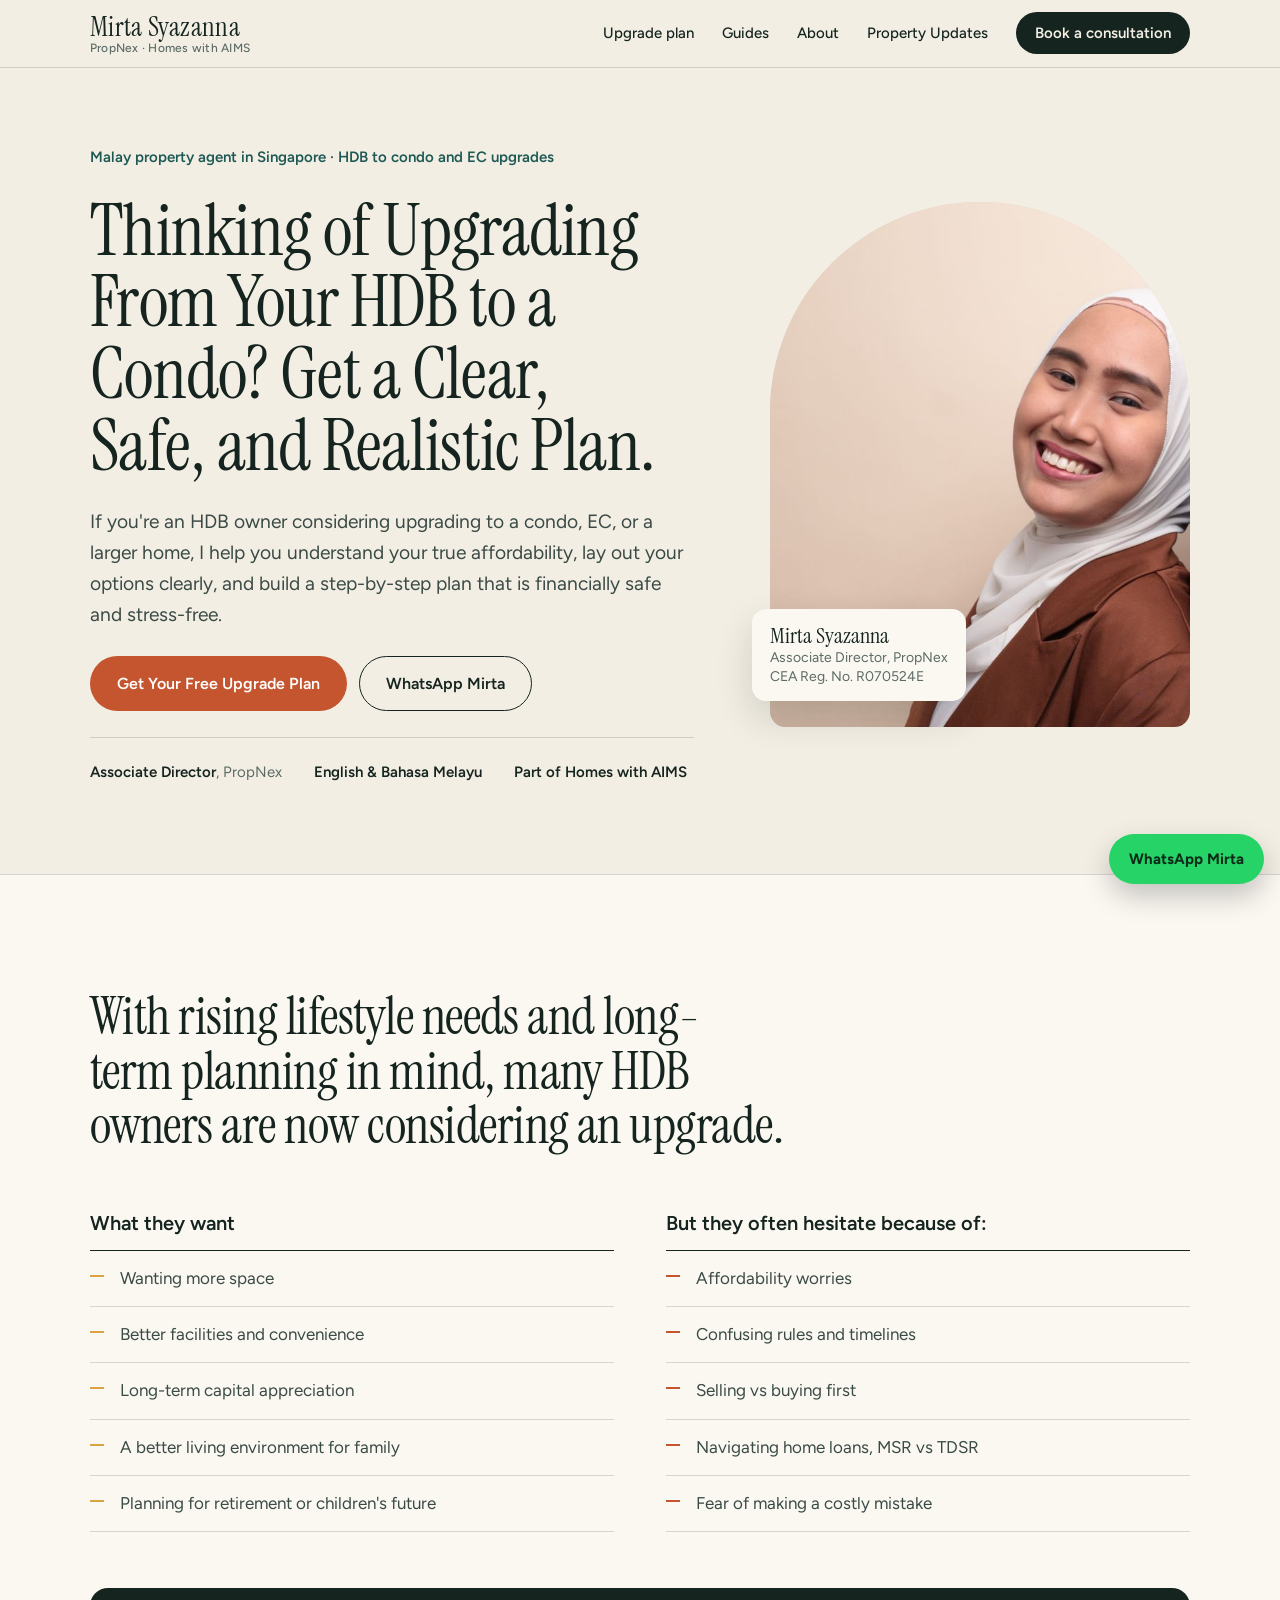
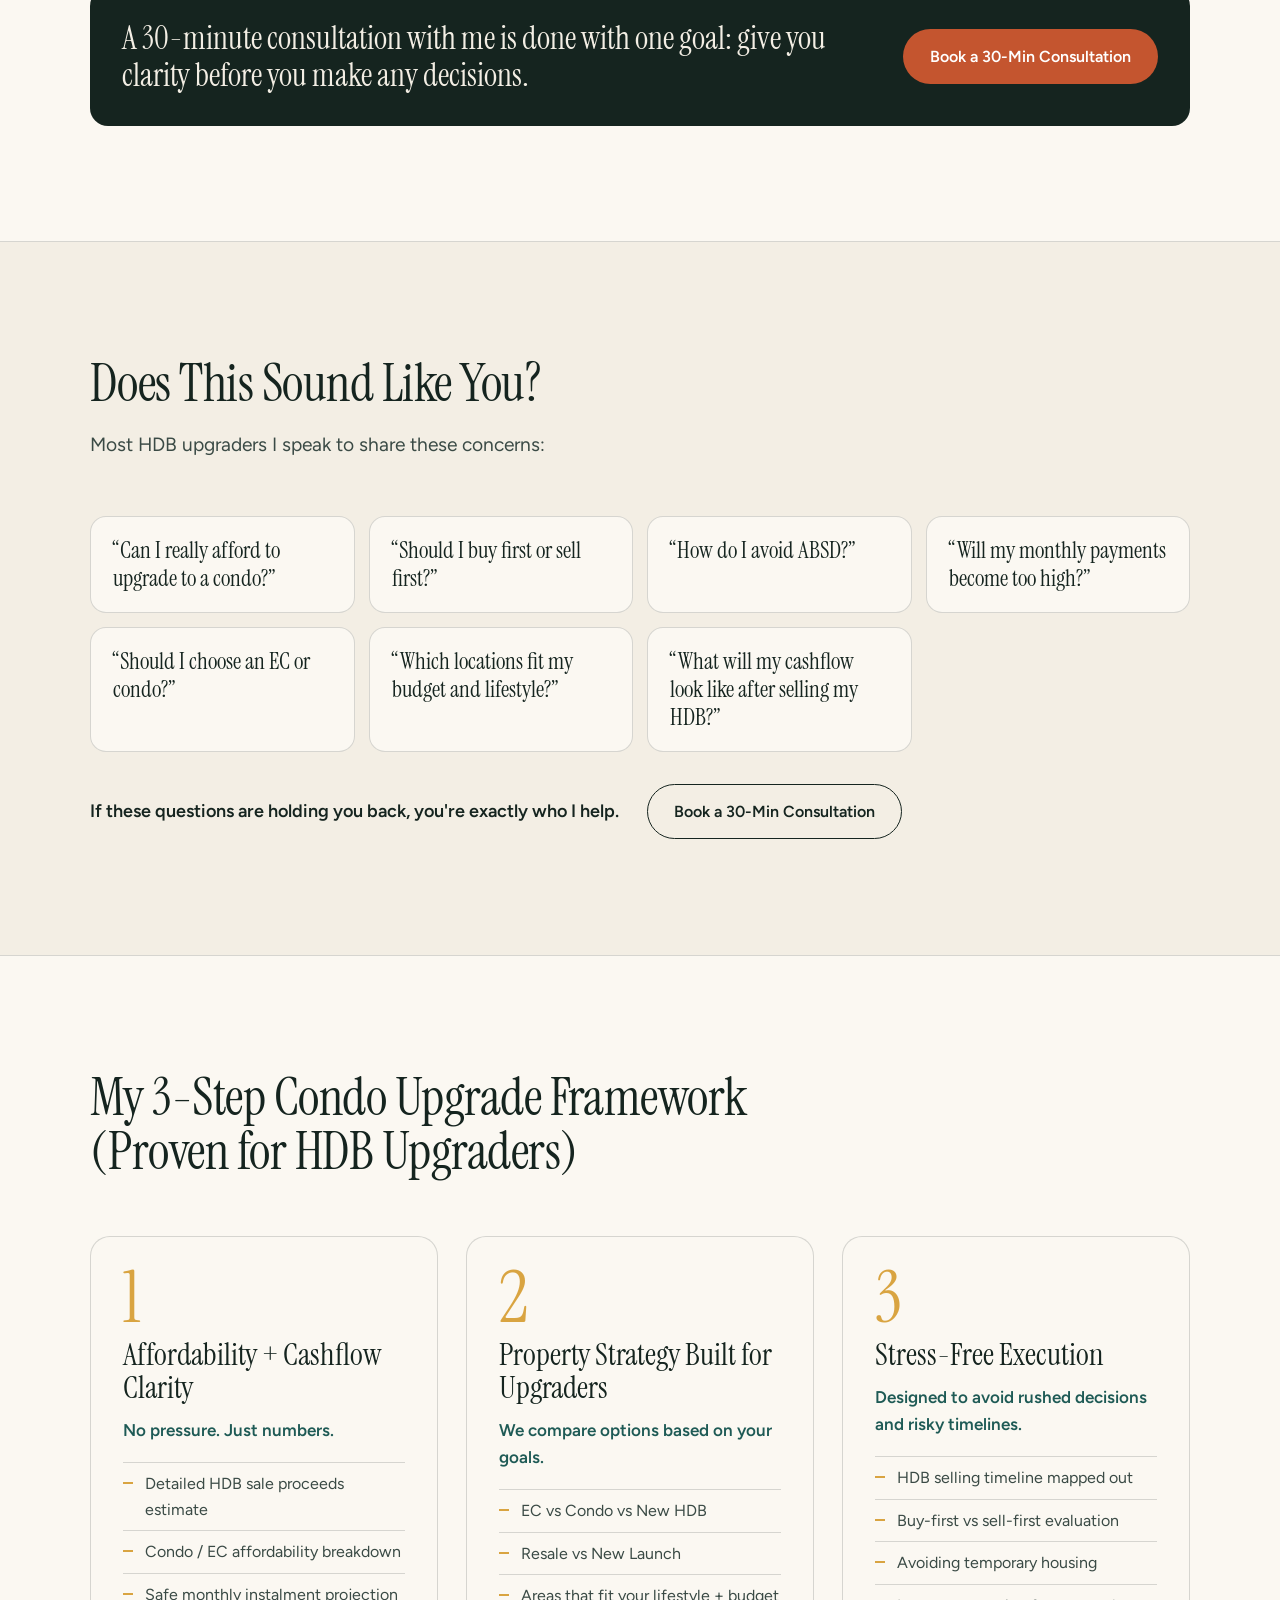
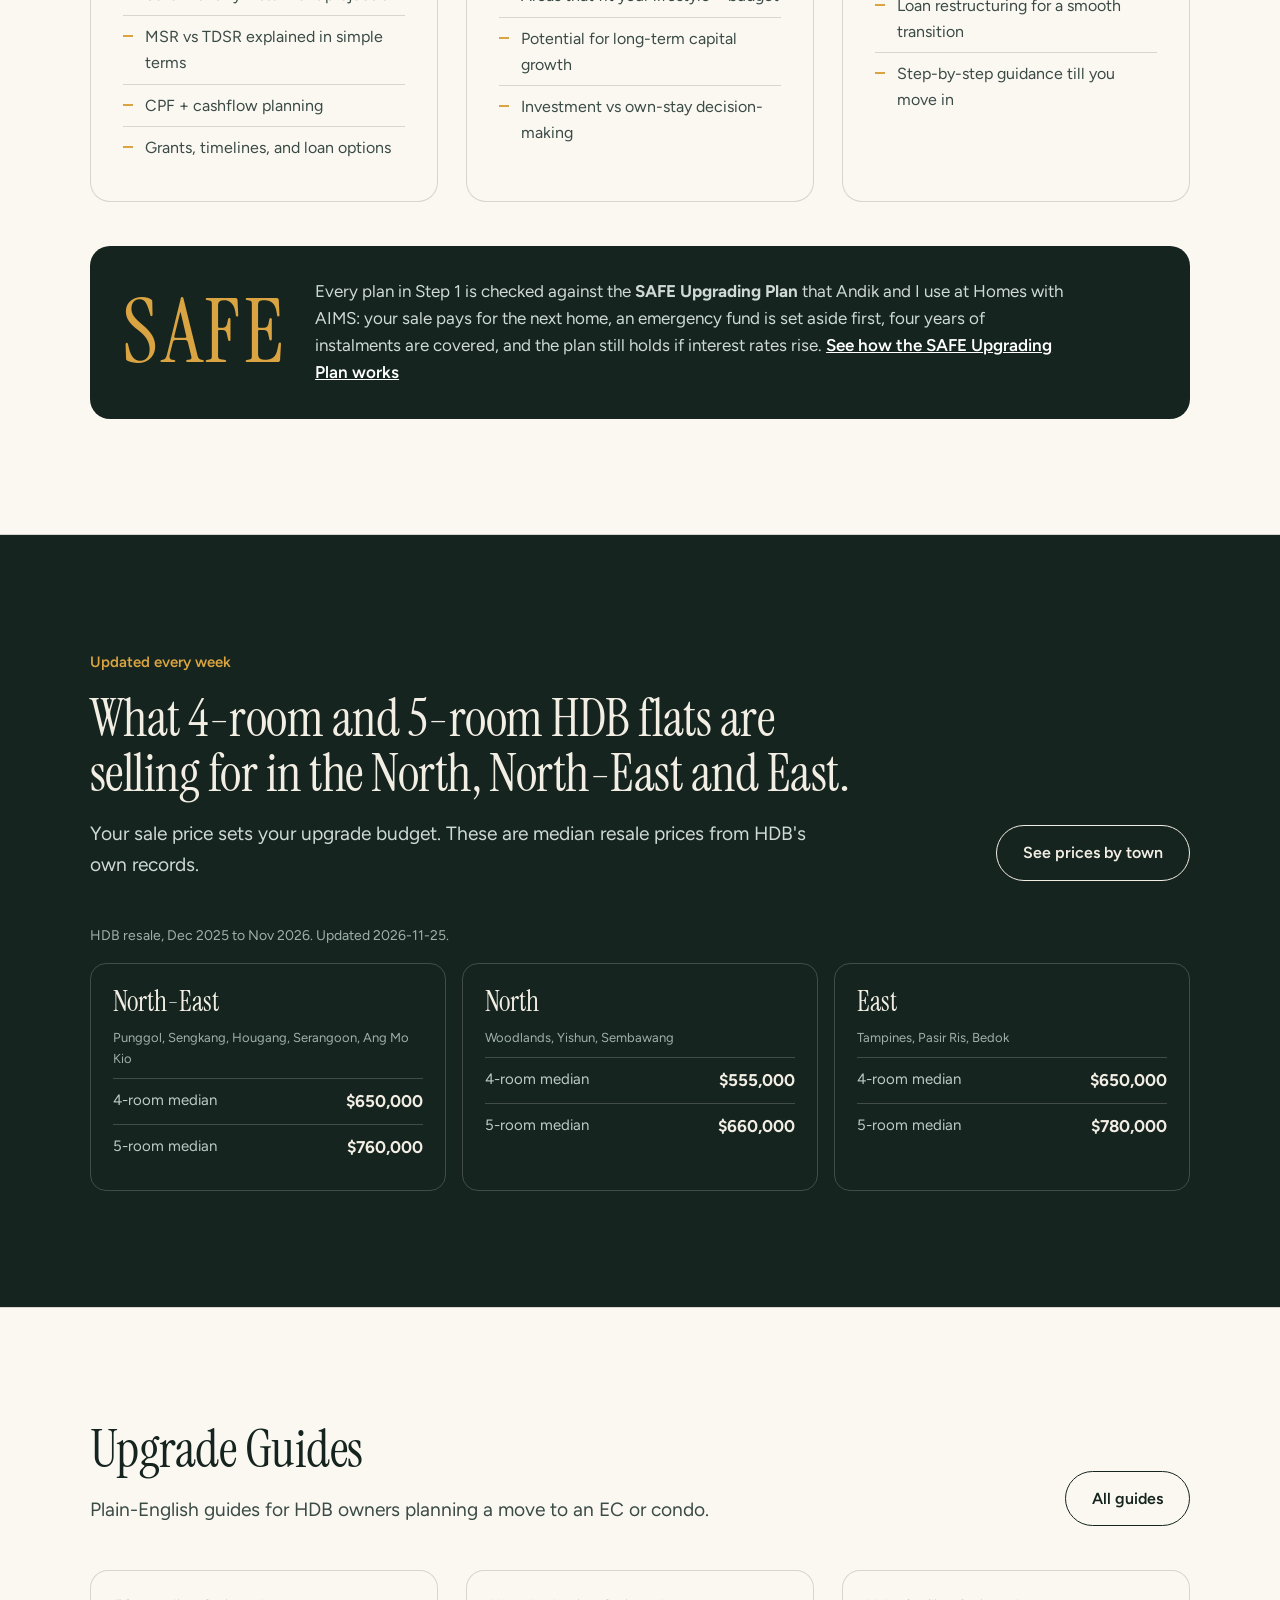
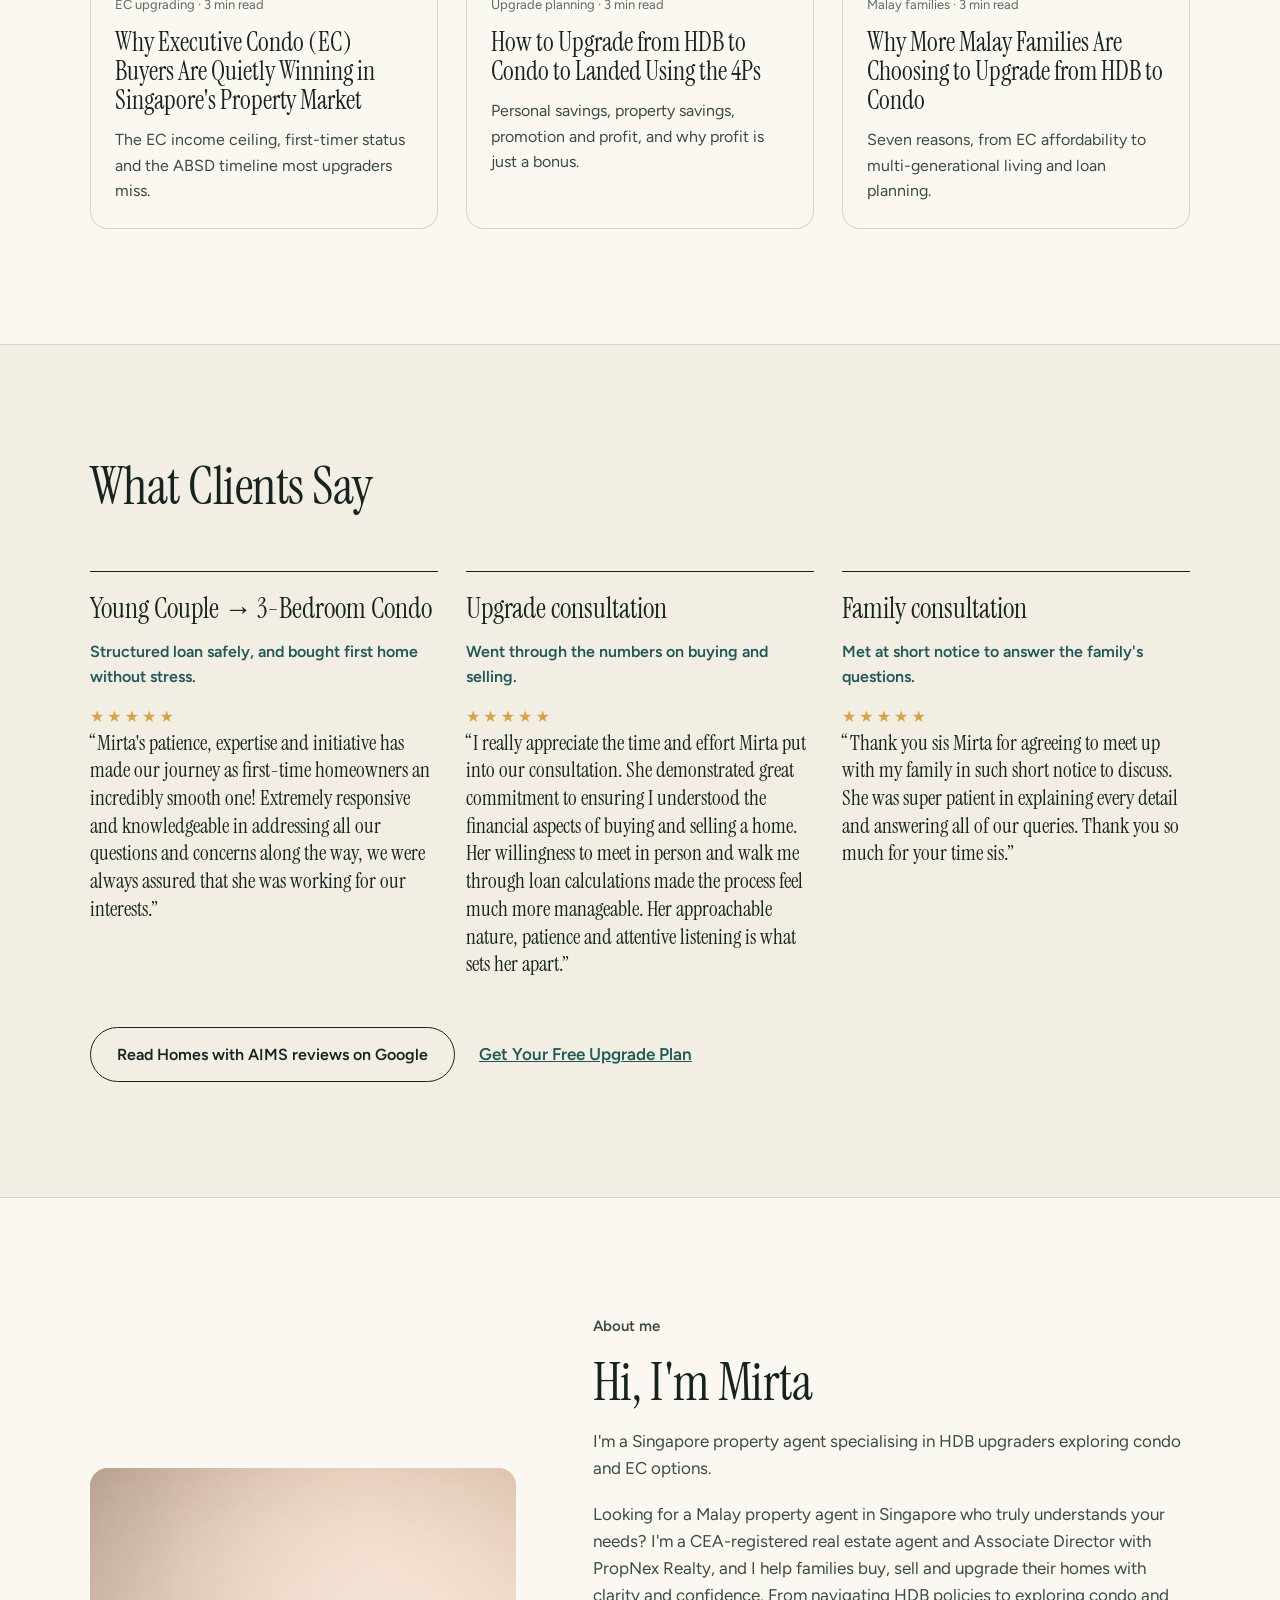
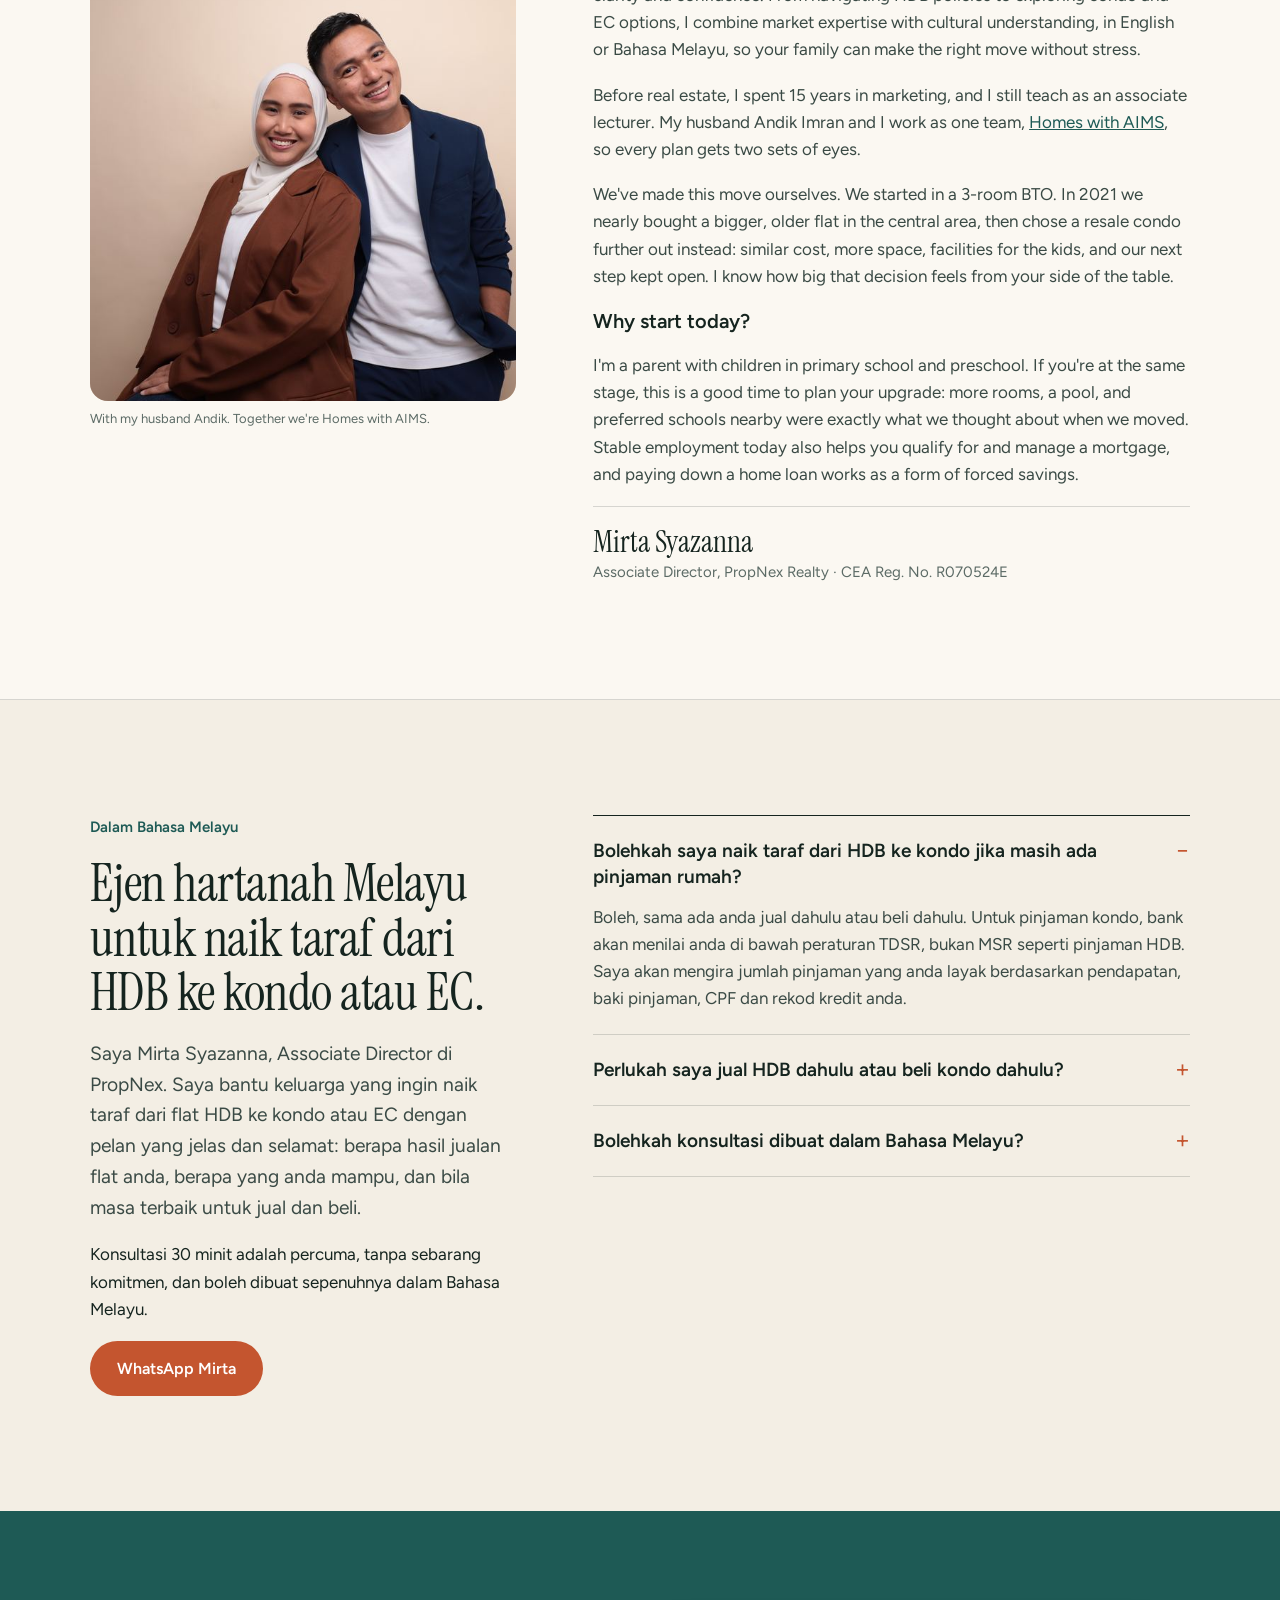
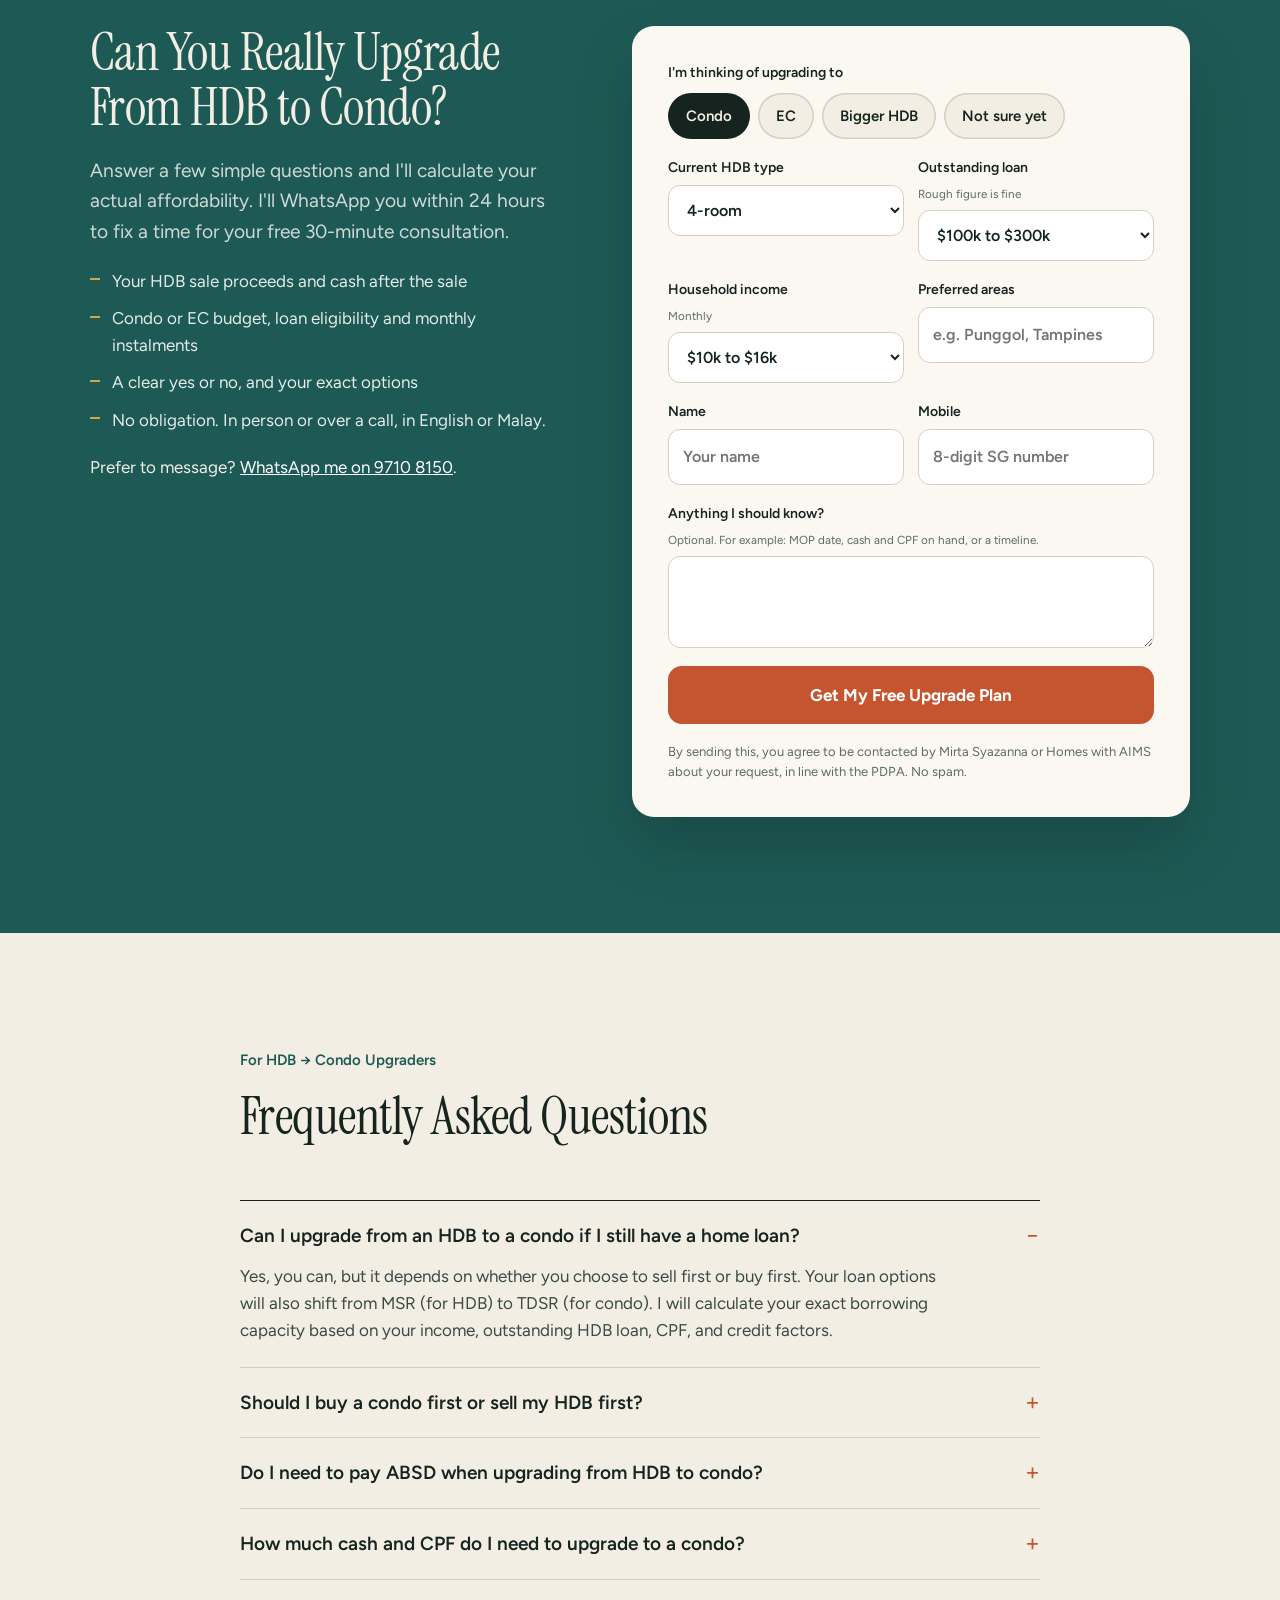
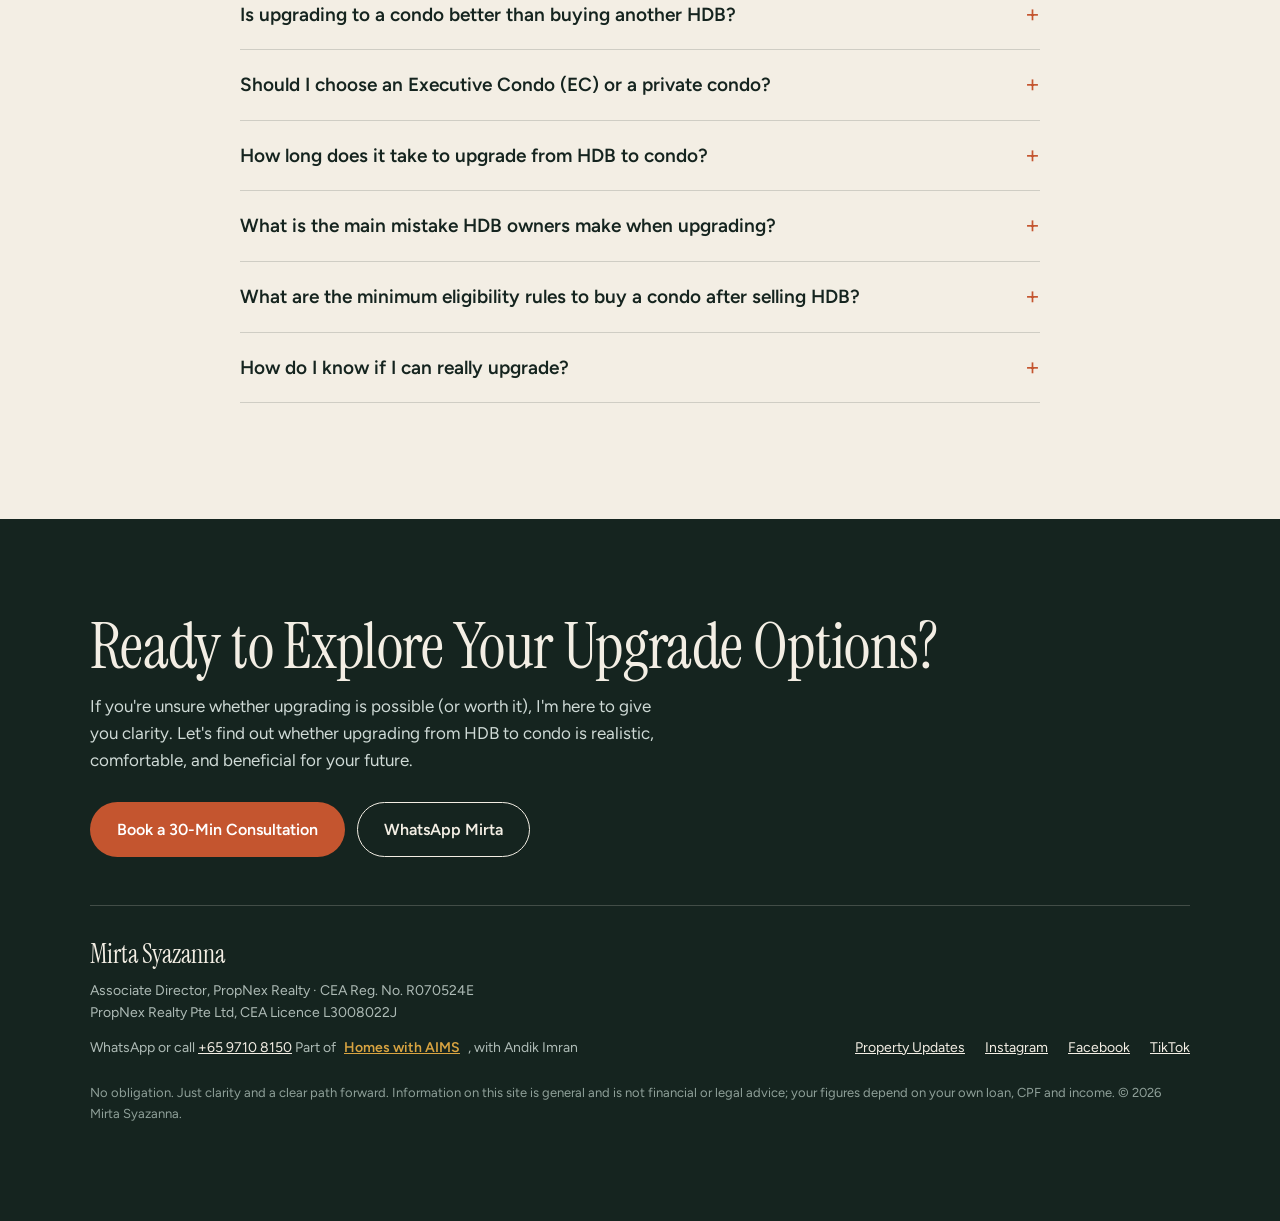
==== index.html @ 0462e8d4 "Add files via upload" ====
<!DOCTYPE html>
<html lang="en-SG">
<head>
<meta charset="utf-8">
<meta name="viewport" content="width=device-width, initial-scale=1">
<title>Mirta Syazanna | Malay Property Agent Singapore | Upgrade HDB to Condo</title>
<meta name="description" content="Get a clear, safe plan to upgrade from HDB to condo. Learn your affordability, sale proceeds, and options before deciding. Free upgrade assessment.">
<meta name="author" content="Mirta Syazanna">
<link rel="canonical" href="https://mirta.me/">
<link rel="alternate" hreflang="en-SG" href="https://mirta.me/">
<meta name="robots" content="index, follow, max-image-preview:large">
<meta name="theme-color" content="#15241F">
<link rel="icon" href="/favicon.svg" type="image/svg+xml">

<meta property="og:type" content="website">
<meta property="og:site_name" content="Mirta Syazanna, PropNex">
<meta property="og:locale" content="en_SG">
<meta property="og:url" content="https://mirta.me/">
<meta property="og:title" content="Mirta Syazanna | Malay Property Agent Singapore | Upgrade HDB to Condo">
<meta property="og:description" content="Get a clear, safe plan to upgrade from HDB to condo. Learn your affordability, sale proceeds, and options before deciding. Free upgrade assessment.">
<meta property="og:image" content="https://mirta.me/img/og-mirta-syazanna.jpg">
<meta property="og:image:width" content="1200">
<meta property="og:image:height" content="630">
<meta property="og:image:alt" content="Mirta Syazanna and Andik Imran of Homes with AIMS, PropNex">
<meta name="twitter:card" content="summary_large_image">

<link rel="preconnect" href="https://fonts.googleapis.com">
<link rel="preconnect" href="https://fonts.gstatic.com" crossorigin>
<link rel="stylesheet" href="https://fonts.googleapis.com/css2?family=Instrument+Serif:ital@0;1&amp;family=Figtree:wght@400;500;600;700&amp;display=swap">
<link rel="stylesheet" href="/css/site.css">
<link rel="preload" as="image" href="/img/mirta-syazanna-propnex-600.jpg" imagesrcset="/img/mirta-syazanna-propnex-600.jpg 600w, /img/mirta-syazanna-propnex.jpg 1000w" imagesizes="(min-width: 900px) 36vw, 90vw">

<script type="application/ld+json">
{
  "@context": "https://schema.org",
  "@graph": [
    {
      "@type": "Person",
      "@id": "https://mirta.me/#mirta",
      "name": "Mirta Syazanna",
      "url": "https://mirta.me/",
      "image": "https://mirta.me/img/mirta-syazanna-propnex.jpg",
      "jobTitle": "Associate Director, PropNex Realty",
      "description": "Mirta Syazanna is a Malay-speaking property agent in Singapore and an Associate Director at PropNex Realty. She helps HDB owners plan and carry out upgrades to an executive condominium (EC) or private condo, and works with her husband Andik Imran as Homes with AIMS.",
      "identifier": { "@type": "PropertyValue", "name": "CEA registration number", "value": "R070524E" },
      "knowsLanguage": ["en", "ms"],
      "knowsAbout": ["HDB to condo upgrading", "Executive condominiums", "HDB resale", "MSR and TDSR", "ABSD timing for upgraders", "CPF housing usage"],
      "worksFor": { "@id": "https://mirta.me/#agent" },
      "memberOf": { "@type": "RealEstateAgent", "@id": "https://www.homeswithaims.com/#business", "name": "Homes with AIMS", "url": "https://www.homeswithaims.com/" },
      "spouse": { "@type": "Person", "@id": "https://www.homeswithaims.com/#andik", "name": "Andik Imran", "url": "https://andikimran.com/" },
      "sameAs": [
        "https://www.instagram.com/mirtasyazanna",
        "https://www.facebook.com/mirtasyazanna",
        "https://www.tiktok.com/@mirtasyazanna",
        "https://www.homeswithaims.com/#mirta"
      ]
    },
    {
      "@type": "RealEstateAgent",
      "@id": "https://mirta.me/#agent",
      "name": "Mirta Syazanna, PropNex",
      "description": "HDB to condo and EC upgrade planning in Singapore, in English or Bahasa Melayu. Free 30-minute consultation.",
      "url": "https://mirta.me/",
      "image": "https://mirta.me/img/og-mirta-syazanna.jpg",
      "telephone": "+6597108150",
      "knowsLanguage": ["en", "ms"],
      "address": { "@type": "PostalAddress", "addressLocality": "Singapore", "addressCountry": "SG" },
      "areaServed": { "@type": "Country", "name": "Singapore" },
      "employee": { "@id": "https://mirta.me/#mirta" },
      "parentOrganization": { "@type": "Organization", "name": "PropNex Realty Pte Ltd", "identifier": "CEA Licence L3008022J" }
    },
    {
      "@type": "WebSite",
      "@id": "https://mirta.me/#website",
      "url": "https://mirta.me/",
      "name": "Mirta Syazanna",
      "publisher": { "@id": "https://mirta.me/#mirta" },
      "inLanguage": "en-SG"
    },
    {
      "@type": "WebPage",
      "@id": "https://mirta.me/#webpage",
      "url": "https://mirta.me/",
      "name": "Mirta Syazanna | Malay Property Agent Singapore | Upgrade HDB to Condo",
      "isPartOf": { "@id": "https://mirta.me/#website" },
      "about": { "@id": "https://mirta.me/#mirta" },
      "primaryImageOfPage": "https://mirta.me/img/mirta-syazanna-propnex.jpg",
      "inLanguage": "en-SG"
    },
    {
      "@type": "FAQPage",
      "@id": "https://mirta.me/#faq",
      "mainEntity": [
        { "@type": "Question", "name": "Can I upgrade from an HDB to a condo if I still have a home loan?", "acceptedAnswer": { "@type": "Answer", "text": "Yes, you can, but it depends on whether you choose to sell first or buy first. Your loan options will also shift from MSR (for HDB) to TDSR (for condo). I will calculate your exact borrowing capacity based on your income, outstanding HDB loan, CPF, and credit factors." } },
        { "@type": "Question", "name": "Should I buy a condo first or sell my HDB first?", "acceptedAnswer": { "@type": "Answer", "text": "Both choices are possible. Selling first is safer financially and usually means no ABSD, but it requires careful timeline planning. Buying first is more convenient but requires meeting TDSR rules and having enough cash and CPF. I help you evaluate which approach is safest for your situation." } },
        { "@type": "Question", "name": "Do I need to pay ABSD when upgrading from HDB to condo?", "acceptedAnswer": { "@type": "Answer", "text": "Not if you sell your HDB before you exercise the condo OTP. If you buy first, a married couple with at least one Singapore Citizen buying jointly pays ABSD upfront and can get it refunded by selling the HDB within 6 months of buying a completed condo, or within 6 months of TOP for a new launch. For a new EC bought from the developer, eligible married couples get the ABSD remitted upfront. With proper planning, most HDB upgraders do not end up paying ABSD. I will map out your exact timeline." } },
        { "@type": "Question", "name": "How much cash and CPF do I need to upgrade to a condo?", "acceptedAnswer": { "@type": "Answer", "text": "It depends on your HDB sale proceeds, outstanding loan, condo budget, loan eligibility and the CPF used for your HDB. Most upgraders use a combination of HDB sale proceeds and CPF refund to fund their condo downpayment. I provide a full affordability breakdown during the upgrade assessment." } },
        { "@type": "Question", "name": "Is upgrading to a condo better than buying another HDB?", "acceptedAnswer": { "@type": "Answer", "text": "It depends on your goals. Condos provide facilities, privacy, and long-term capital growth potential. HDBs offer affordability and larger space in some cases. I provide a customised comparison based on your finances, lifestyle, and future plans." } },
        { "@type": "Question", "name": "Should I choose an Executive Condo (EC) or a private condo?", "acceptedAnswer": { "@type": "Answer", "text": "ECs are usually more affordable, come with grants for some buyers, and have historically appreciated well after their 5-year MOP, though that is not guaranteed. Condos offer more flexibility, more locations, and no MOP. Your choice depends on budget, timing, and lifestyle needs, and I will walk you through both options." } },
        { "@type": "Question", "name": "How long does it take to upgrade from HDB to condo?", "acceptedAnswer": { "@type": "Answer", "text": "Most families complete the full journey in about 4 to 8 months when buying a completed home, depending on your plan and how quickly the HDB sells. A detailed timeline will help you avoid renting or rushing." } },
        { "@type": "Question", "name": "What is the main mistake HDB owners make when upgrading?", "acceptedAnswer": { "@type": "Answer", "text": "Buying without a complete financial plan, especially without knowing exact cashflow, CPF refunds, and loan eligibility. This often leads to affordability shocks, renting, or forced sales. My process is built to prevent this." } },
        { "@type": "Question", "name": "What are the minimum eligibility rules to buy a condo after selling HDB?", "acceptedAnswer": { "@type": "Answer", "text": "You must be at least 21, have stable income, and pass the bank loan assessment (TDSR). There is no citizenship restriction for buying private condos, although ABSD rates differ for Singapore Citizens, PRs and foreigners. ECs have their own HDB eligibility rules, including an income ceiling." } },
        { "@type": "Question", "name": "How do I know if I can really upgrade?", "acceptedAnswer": { "@type": "Answer", "text": "Request a free upgrade assessment. I will calculate your sale proceeds, condo affordability, loan eligibility, and monthly commitments, so you get a clear yes or no and your exact options." } },
        { "@type": "Question", "name": "Bolehkah saya naik taraf dari HDB ke kondo jika masih ada pinjaman rumah?", "inLanguage": "ms", "acceptedAnswer": { "@type": "Answer", "inLanguage": "ms", "text": "Boleh, sama ada anda jual dahulu atau beli dahulu. Untuk pinjaman kondo, bank akan menilai anda di bawah peraturan TDSR, bukan MSR seperti pinjaman HDB. Saya akan mengira jumlah pinjaman yang anda layak berdasarkan pendapatan, baki pinjaman, CPF dan rekod kredit anda." } },
        { "@type": "Question", "name": "Perlukah saya jual HDB dahulu atau beli kondo dahulu?", "inLanguage": "ms", "acceptedAnswer": { "@type": "Answer", "inLanguage": "ms", "text": "Kedua-duanya boleh. Jual dahulu lebih selamat dari segi kewangan dan biasanya tiada ABSD, tetapi jadual perlu dirancang dengan teliti. Beli dahulu lebih mudah dari segi perpindahan, tetapi anda perlu lulus TDSR dan mempunyai tunai serta CPF yang mencukupi." } },
        { "@type": "Question", "name": "Bolehkah konsultasi dibuat dalam Bahasa Melayu?", "inLanguage": "ms", "acceptedAnswer": { "@type": "Answer", "inLanguage": "ms", "text": "Boleh. Konsultasi 30 minit adalah percuma dan boleh dibuat sepenuhnya dalam Bahasa Melayu, secara bersemuka atau melalui panggilan." } }
      ]
    }
  ]
}
</script>
</head>
<body>
<a class="skip" href="#main">Skip to content</a>

<header class="site-header">
  <div class="wrap">
    <a class="brand" href="/" aria-label="Mirta Syazanna, PropNex: home">
      <span class="brand-name">Mirta Syazanna</span>
      <span class="brand-sub">PropNex · Homes with AIMS</span>
    </a>
    <nav class="nav" aria-label="Main">
      <a class="opt-link" href="/#framework">Upgrade plan</a>
      <a class="opt-link" href="/property-updates#guides">Guides</a>
      <a href="/#about">About</a>
      <a class="keep" href="/property-updates">Property Updates</a>
      <a class="btn" href="/#book">Book<span class="opt"> a consultation</span></a>
    </nav>
  </div>
</header>

<main id="main">

<!-- HERO -->
<section class="hero wrap" aria-labelledby="hero-title">
  <div class="hero-grid">
    <div class="hero-copy">
      <p class="kicker">Malay property agent in Singapore · HDB to condo and EC upgrades</p>
      <h1 id="hero-title">Thinking of Upgrading From Your HDB to a Condo? Get a Clear, Safe, and Realistic Plan.</h1>
      <p class="lede">If you're an HDB owner considering upgrading to a condo, EC, or a larger home, I help you understand your true affordability, lay out your options clearly, and build a step-by-step plan that is financially safe and stress-free.</p>
      <div class="btn-row">
        <a class="btn btn-primary" href="/#book">Get Your Free Upgrade Plan</a>
        <a class="btn btn-ghost" href="https://wa.me/6597108150?text=Hi%20Mirta%2C%20I%27d%20like%20a%20free%20upgrade%20plan." target="_blank" rel="noopener">WhatsApp Mirta</a>
      </div>
      <ul class="proof">
        <li><strong>Associate Director</strong>, PropNex</li>
        <li><strong>English &amp; Bahasa Melayu</strong></li>
        <li><strong>Part of Homes with AIMS</strong></li>
      </ul>
    </div>
    <figure class="hero-photo">
      <img src="/img/mirta-syazanna-propnex.jpg"
           srcset="/img/mirta-syazanna-propnex-600.jpg 600w, /img/mirta-syazanna-propnex.jpg 1000w"
           sizes="(min-width: 900px) 36vw, 90vw" width="1000" height="1250" fetchpriority="high"
           alt="Mirta Syazanna, Malay-speaking property agent and Associate Director at PropNex">
      <figcaption><strong>Mirta Syazanna</strong>Associate Director, PropNex<br>CEA Reg. No. R070524E</figcaption>
    </figure>
  </div>
</section>

<!-- WHY UPGRADE -->
<section id="why" class="band band-paper" aria-labelledby="why-title">
  <div class="wrap">
    <div class="head">
      <h2 id="why-title">With rising lifestyle needs and long-term planning in mind, many HDB owners are now considering an upgrade.</h2>
    </div>
    <div class="pair">
      <div>
        <h3>What they want</h3>
        <ul class="ticks">
          <li>Wanting more space</li>
          <li>Better facilities and convenience</li>
          <li>Long-term capital appreciation</li>
          <li>A better living environment for family</li>
          <li>Planning for retirement or children's future</li>
        </ul>
      </div>
      <div>
        <h3>But they often hesitate because of:</h3>
        <ul class="ticks warn">
          <li>Affordability worries</li>
          <li>Confusing rules and timelines</li>
          <li>Selling vs buying first</li>
          <li>Navigating home loans, MSR vs TDSR</li>
          <li>Fear of making a costly mistake</li>
        </ul>
      </div>
    </div>
    <div class="callout">
      <p>A 30-minute consultation with me is done with one goal: give you clarity before you make any decisions.</p>
      <a class="btn btn-primary" href="/#book">Book a 30-Min Consultation</a>
    </div>
  </div>
</section>

<!-- CONCERNS -->
<section id="concerns" class="band" aria-labelledby="concerns-title">
  <div class="wrap">
    <div class="head">
      <h2 id="concerns-title">Does This Sound Like You?</h2>
      <p class="lede">Most HDB upgraders I speak to share these concerns:</p>
    </div>
    <ul class="quotes">
      <li>“Can I really afford to upgrade to a condo?”</li>
      <li>“Should I buy first or sell first?”</li>
      <li>“How do I avoid ABSD?”</li>
      <li>“Will my monthly payments become too high?”</li>
      <li>“Should I choose an EC or condo?”</li>
      <li>“Which locations fit my budget and lifestyle?”</li>
      <li>“What will my cashflow look like after selling my HDB?”</li>
    </ul>
    <div class="after-quotes">
      <p>If these questions are holding you back, you're exactly who I help.</p>
      <a class="btn btn-ghost" href="/#book">Book a 30-Min Consultation</a>
    </div>
  </div>
</section>

<!-- FRAMEWORK -->
<section id="framework" class="band band-paper" aria-labelledby="framework-title">
  <div class="wrap">
    <div class="head">
      <h2 id="framework-title">My 3-Step Condo Upgrade Framework (Proven for HDB Upgraders)</h2>
    </div>
    <ol class="steps">
      <li class="step">
        <span class="step-num" aria-hidden="true">1</span>
        <h3>Affordability + Cashflow Clarity</h3>
        <p class="sub">No pressure. Just numbers.</p>
        <ul>
          <li>Detailed HDB sale proceeds estimate</li>
          <li>Condo / EC affordability breakdown</li>
          <li>Safe monthly instalment projection</li>
          <li>MSR vs TDSR explained in simple terms</li>
          <li>CPF + cashflow planning</li>
          <li>Grants, timelines, and loan options</li>
        </ul>
      </li>
      <li class="step">
        <span class="step-num" aria-hidden="true">2</span>
        <h3>Property Strategy Built for Upgraders</h3>
        <p class="sub">We compare options based on your goals.</p>
        <ul>
          <li>EC vs Condo vs New HDB</li>
          <li>Resale vs New Launch</li>
          <li>Areas that fit your lifestyle + budget</li>
          <li>Potential for long-term capital growth</li>
          <li>Investment vs own-stay decision-making</li>
        </ul>
      </li>
      <li class="step">
        <span class="step-num" aria-hidden="true">3</span>
        <h3>Stress-Free Execution</h3>
        <p class="sub">Designed to avoid rushed decisions and risky timelines.</p>
        <ul>
          <li>HDB selling timeline mapped out</li>
          <li>Buy-first vs sell-first evaluation</li>
          <li>Avoiding temporary housing</li>
          <li>Loan restructuring for a smooth transition</li>
          <li>Step-by-step guidance till you move in</li>
        </ul>
      </li>
    </ol>
    <div class="safe-link">
      <span class="safe-letters" aria-hidden="true">SAFE</span>
      <p>Every plan in Step 1 is checked against the <strong>SAFE Upgrading Plan</strong> that Andik and I use at Homes with AIMS: your sale pays for the next home, an emergency fund is set aside first, four years of instalments are covered, and the plan still holds if interest rates rise. <a href="https://www.homeswithaims.com/#safe-upgrading-plan">See how the SAFE Upgrading Plan works</a></p>
    </div>
  </div>
</section>

<!-- MARKET SNAPSHOT -->
<section id="market" class="band band-ink" aria-labelledby="market-title">
  <div class="wrap">
    <div class="snap-head">
      <div class="head" style="margin-bottom:0">
        <p class="kicker">Updated every week</p>
        <h2 id="market-title">What 4-room and 5-room HDB flats are selling for in the North, North-East and East.</h2>
        <p class="lede">Your sale price sets your upgrade budget. These are median resale prices from HDB's own records.</p>
      </div>
      <a class="btn btn-ghost-light" href="/property-updates">See prices by town</a>
    </div>
    <div>
<!-- MARKET-SNAPSHOT:START -->
<p class="snap-period">HDB resale, Dec 2025 to Nov 2026. Updated 2026-11-25.</p><div class="snap-grid"><div class="snap-town"><h3>North-East</h3><p class="snap-towns">Punggol, Sengkang, Hougang, Serangoon, Ang Mo Kio</p><dl><div><dt>4-room median</dt><dd>$650,000</dd></div><div><dt>5-room median</dt><dd>$760,000</dd></div></dl></div><div class="snap-town"><h3>North</h3><p class="snap-towns">Woodlands, Yishun, Sembawang</p><dl><div><dt>4-room median</dt><dd>$555,000</dd></div><div><dt>5-room median</dt><dd>$660,000</dd></div></dl></div><div class="snap-town"><h3>East</h3><p class="snap-towns">Tampines, Pasir Ris, Bedok</p><dl><div><dt>4-room median</dt><dd>$650,000</dd></div><div><dt>5-room median</dt><dd>$780,000</dd></div></dl></div></div>
<!-- MARKET-SNAPSHOT:END -->
    </div>
  </div>
</section>

<!-- GUIDES -->
<section id="guides" class="band band-paper" aria-labelledby="guides-title">
  <div class="wrap">
    <div class="reviews-head snap-head">
      <div class="head" style="margin-bottom:0">
        <h2 id="guides-title">Upgrade Guides</h2>
        <p class="lede">Plain-English guides for HDB owners planning a move to an EC or condo.</p>
      </div>
      <a class="btn btn-ghost" href="/property-updates#guides">All guides</a>
    </div>
    <div class="posts">
      <a class="post-card" href="/post/why-executive-condo-EC-buyers-quietly-winning-singapore-property-market">
        <span class="meta">EC upgrading · 3 min read</span>
        <h3>Why Executive Condo (EC) Buyers Are Quietly Winning in Singapore's Property Market</h3>
        <p>The EC income ceiling, first-timer status and the ABSD timeline most upgraders miss.</p>
      </a>
      <a class="post-card" href="/post/how-to-upgrade-from-hdb-condo-landed">
        <span class="meta">Upgrade planning · 3 min read</span>
        <h3>How to Upgrade from HDB to Condo to Landed Using the 4Ps</h3>
        <p>Personal savings, property savings, promotion and profit, and why profit is just a bonus.</p>
      </a>
      <a class="post-card" href="/post/why-malay-families-upgrade-hdb-to-condo">
        <span class="meta">Malay families · 3 min read</span>
        <h3>Why More Malay Families Are Choosing to Upgrade from HDB to Condo</h3>
        <p>Seven reasons, from EC affordability to multi-generational living and loan planning.</p>
      </a>
    </div>
  </div>
</section>

<!-- STORIES -->
<section id="stories" class="band" aria-labelledby="stories-title">
  <div class="wrap">
    <div class="head">
      <h2 id="stories-title">What Clients Say</h2>
    </div>
    <div class="stories">
      <article class="story">
        <h3>Young Couple → 3-Bedroom Condo</h3>
        <p class="outcome">Structured loan safely, and bought first home without stress.</p>
        <blockquote>
          <div class="stars" role="img" aria-label="Five stars">★★★★★</div>
          <p>“Mirta's patience, expertise and initiative has made our journey as first-time homeowners an incredibly smooth one! Extremely responsive and knowledgeable in addressing all our questions and concerns along the way, we were always assured that she was working for our interests.”</p>
        </blockquote>
      </article>
      <article class="story">
        <h3>Upgrade consultation</h3>
        <p class="outcome">Went through the numbers on buying and selling.</p>
        <blockquote>
          <div class="stars" role="img" aria-label="Five stars">★★★★★</div>
          <p>“I really appreciate the time and effort Mirta put into our consultation. She demonstrated great commitment to ensuring I understood the financial aspects of buying and selling a home. Her willingness to meet in person and walk me through loan calculations made the process feel much more manageable. Her approachable nature, patience and attentive listening is what sets her apart.”</p>
        </blockquote>
      </article>
      <article class="story">
        <h3>Family consultation</h3>
        <p class="outcome">Met at short notice to answer the family's questions.</p>
        <blockquote>
          <div class="stars" role="img" aria-label="Five stars">★★★★★</div>
          <p>“Thank you sis Mirta for agreeing to meet up with my family in such short notice to discuss. She was super patient in explaining every detail and answering all of our queries. Thank you so much for your time sis.”</p>
        </blockquote>
      </article>
    </div>
    <div class="reviews-cta">
      <a class="btn btn-ghost" href="https://maps.app.goo.gl/EWTcefRx3FsmXFZe6" target="_blank" rel="noopener">Read Homes with AIMS reviews on Google</a>
      <a class="textlink" href="/#book">Get Your Free Upgrade Plan</a>
    </div>
  </div>
</section>

<!-- ABOUT -->
<section id="about" class="band band-paper" aria-labelledby="about-title">
  <div class="wrap about">
    <figure>
      <img src="/img/mirta-andik-homes-with-aims.jpg"
           srcset="/img/mirta-andik-homes-with-aims-600.jpg 600w, /img/mirta-andik-homes-with-aims.jpg 1000w"
           sizes="(min-width: 800px) 38vw, 90vw" width="1000" height="1500" loading="lazy" decoding="async"
           alt="Mirta Syazanna with her husband Andik Imran, the PropNex couple behind Homes with AIMS">
      <figcaption>With my husband Andik. Together we're Homes with AIMS.</figcaption>
    </figure>
    <div class="about-copy">
      <p class="kicker">About me</p>
      <h2 id="about-title">Hi, I'm Mirta</h2>
      <p>I'm a Singapore property agent specialising in HDB upgraders exploring condo and EC options.</p>
      <p>Looking for a Malay property agent in Singapore who truly understands your needs? I'm a CEA-registered real estate agent and Associate Director with PropNex Realty, and I help families buy, sell and upgrade their homes with clarity and confidence. From navigating HDB policies to exploring condo and EC options, I combine market expertise with cultural understanding, in English or Bahasa Melayu, so your family can make the right move without stress.</p>
      <p>Before real estate, I spent 15 years in marketing, and I still teach as an associate lecturer. My husband Andik Imran and I work as one team, <a href="https://www.homeswithaims.com/">Homes with AIMS</a>, so every plan gets two sets of eyes.</p>
      <p>We've made this move ourselves. We started in a 3-room BTO. In 2021 we nearly bought a bigger, older flat in the central area, then chose a resale condo further out instead: similar cost, more space, facilities for the kids, and our next step kept open. I know how big that decision feels from your side of the table.</p>
      <h3>Why start today?</h3>
      <p>I'm a parent with children in primary school and preschool. If you're at the same stage, this is a good time to plan your upgrade: more rooms, a pool, and preferred schools nearby were exactly what we thought about when we moved. Stable employment today also helps you qualify for and manage a mortgage, and paying down a home loan works as a form of forced savings.</p>
      <div class="sig">
        <strong>Mirta Syazanna</strong>
        <span>Associate Director, PropNex Realty · CEA Reg. No. R070524E</span>
      </div>
    </div>
  </div>
</section>

<!-- MALAY -->
<section id="bahasa-melayu" class="band" lang="ms" aria-labelledby="bm-title">
  <div class="wrap bm">
    <div class="bm-intro">
      <p class="kicker">Dalam Bahasa Melayu</p>
      <h2 id="bm-title">Ejen hartanah Melayu untuk naik taraf dari HDB ke kondo atau EC.</h2>
      <p class="lede">Saya Mirta Syazanna, Associate Director di PropNex. Saya bantu keluarga yang ingin naik taraf dari flat HDB ke kondo atau EC dengan pelan yang jelas dan selamat: berapa hasil jualan flat anda, berapa yang anda mampu, dan bila masa terbaik untuk jual dan beli.</p>
      <p>Konsultasi 30 minit adalah percuma, tanpa sebarang komitmen, dan boleh dibuat sepenuhnya dalam Bahasa Melayu.</p>
      <div class="btn-row">
        <a class="btn btn-primary" href="https://wa.me/6597108150?text=Assalamualaikum%20Mirta%2C%20saya%20ingin%20tahu%20tentang%20naik%20taraf%20dari%20HDB%20ke%20kondo." target="_blank" rel="noopener">WhatsApp Mirta</a>
      </div>
    </div>
    <div class="faq">
      <details open>
        <summary><h3>Bolehkah saya naik taraf dari HDB ke kondo jika masih ada pinjaman rumah?</h3></summary>
        <div class="ans"><p>Boleh, sama ada anda jual dahulu atau beli dahulu. Untuk pinjaman kondo, bank akan menilai anda di bawah peraturan TDSR, bukan MSR seperti pinjaman HDB. Saya akan mengira jumlah pinjaman yang anda layak berdasarkan pendapatan, baki pinjaman, CPF dan rekod kredit anda.</p></div>
      </details>
      <details>
        <summary><h3>Perlukah saya jual HDB dahulu atau beli kondo dahulu?</h3></summary>
        <div class="ans"><p>Kedua-duanya boleh. Jual dahulu lebih selamat dari segi kewangan dan biasanya tiada ABSD, tetapi jadual perlu dirancang dengan teliti. Beli dahulu lebih mudah dari segi perpindahan, tetapi anda perlu lulus TDSR dan mempunyai tunai serta CPF yang mencukupi.</p></div>
      </details>
      <details>
        <summary><h3>Bolehkah konsultasi dibuat dalam Bahasa Melayu?</h3></summary>
        <div class="ans"><p>Boleh. Konsultasi 30 minit adalah percuma dan boleh dibuat sepenuhnya dalam Bahasa Melayu, secara bersemuka atau melalui panggilan.</p></div>
      </details>
    </div>
  </div>
</section>

<!-- BOOK -->
<section id="book" class="band band-teal" aria-labelledby="book-title">
  <div class="wrap book">
    <div class="book-copy">
      <h2 id="book-title">Can You Really Upgrade From HDB to Condo?</h2>
      <p class="lede">Answer a few simple questions and I'll calculate your actual affordability. I'll WhatsApp you within 24 hours to fix a time for your free 30-minute consultation.</p>
      <ul>
        <li>Your HDB sale proceeds and cash after the sale</li>
        <li>Condo or EC budget, loan eligibility and monthly instalments</li>
        <li>A clear yes or no, and your exact options</li>
        <li>No obligation. In person or over a call, in English or Malay.</li>
      </ul>
      <p>Prefer to message? <a href="https://wa.me/6597108150?text=Hi%20Mirta%2C%20I%27d%20like%20a%20free%20upgrade%20plan." target="_blank" rel="noopener">WhatsApp me on 9710&nbsp;8150</a>.</p>
    </div>

    <div class="card">
      <div id="thanks" tabindex="-1">
        <h3>Thanks. Your request is in.</h3>
        <p>I'll WhatsApp you within 24 hours to fix a time for your consultation.</p>
        <div><a class="btn btn-ghost" href="https://wa.me/6597108150?text=Hi%20Mirta%2C%20I%27ve%20just%20requested%20an%20upgrade%20plan." target="_blank" rel="noopener">Can't wait? WhatsApp me now</a></div>
      </div>

      <form id="book-form" action="https://formsubmit.co/8defe2b114cfd524092288d510822fc1" method="POST">
        <input type="hidden" name="_subject" value="New upgrade plan request (mirta.me)">
        <input type="hidden" name="_template" value="table">
        <input type="hidden" name="_captcha" value="false">
        <input type="hidden" name="_next" value="https://mirta.me/#thanks">
        <input type="hidden" name="For" value="Mirta (mirta.me)">
        <input class="hp" type="text" name="_honey" tabindex="-1" autocomplete="off" aria-hidden="true">

        <fieldset>
          <legend>I'm thinking of upgrading to</legend>
          <div class="choices">
            <label><input type="radio" name="Upgrading to" value="Condo" checked><span>Condo</span></label>
            <label><input type="radio" name="Upgrading to" value="EC"><span>EC</span></label>
            <label><input type="radio" name="Upgrading to" value="Bigger HDB"><span>Bigger HDB</span></label>
            <label><input type="radio" name="Upgrading to" value="Not sure yet"><span>Not sure yet</span></label>
          </div>
        </fieldset>

        <div class="two">
          <label>Current HDB type
            <select name="Current HDB type">
              <option>3-room</option><option selected>4-room</option><option>5-room</option><option>Executive</option><option>Not an HDB owner yet</option>
            </select>
          </label>
          <label>Outstanding loan <small>Rough figure is fine</small>
            <select name="Outstanding loan">
              <option>Fully paid</option><option>Under $100k</option><option selected>$100k to $300k</option><option>Above $300k</option><option>Not sure</option>
            </select>
          </label>
        </div>

        <div class="two">
          <label>Household income <small>Monthly</small>
            <select name="Household income">
              <option>Under $10k</option><option selected>$10k to $16k</option><option>Above $16k</option><option>Prefer to discuss</option>
            </select>
          </label>
          <label>Preferred areas
            <input type="text" name="Preferred areas" placeholder="e.g. Punggol, Tampines">
          </label>
        </div>

        <div class="two">
          <label>Name
            <input type="text" name="Name" autocomplete="name" required placeholder="Your name">
          </label>
          <label>Mobile
            <input type="tel" name="Mobile" autocomplete="tel-national" inputmode="tel" required pattern="(\+?65)?\s?[89]\d{3}\s?\d{4}" title="An 8-digit Singapore mobile number starting with 8 or 9" placeholder="8-digit SG number">
          </label>
        </div>

        <label>Anything I should know? <small>Optional. For example: MOP date, cash and CPF on hand, or a timeline.</small>
          <textarea name="Notes"></textarea>
        </label>

        <p class="form-error" id="form-error" role="alert" hidden></p>
        <button class="btn btn-primary" type="submit" id="book-submit">Get My Free Upgrade Plan</button>
        <p class="fine">By sending this, you agree to be contacted by Mirta Syazanna or Homes with AIMS about your request, in line with the PDPA. No spam.</p>
      </form>
    </div>
  </div>
</section>

<!-- FAQ -->
<section id="faq" class="band" aria-labelledby="faq-title">
  <div class="wrap faq">
    <div class="head">
      <p class="kicker">For HDB → Condo Upgraders</p>
      <h2 id="faq-title">Frequently Asked Questions</h2>
    </div>
    <details open>
      <summary><h3>Can I upgrade from an HDB to a condo if I still have a home loan?</h3></summary>
      <div class="ans"><p>Yes, you can, but it depends on whether you choose to sell first or buy first. Your loan options will also shift from MSR (for HDB) to TDSR (for condo). I will calculate your exact borrowing capacity based on your income, outstanding HDB loan, CPF, and credit factors.</p></div>
    </details>
    <details>
      <summary><h3>Should I buy a condo first or sell my HDB first?</h3></summary>
      <div class="ans">
        <p>Both choices are possible.</p>
        <ul>
          <li><strong>Sell first:</strong> safer financially and usually means no ABSD, but requires careful timeline planning.</li>
          <li><strong>Buy first:</strong> more convenient, but requires meeting TDSR rules and having enough cash and CPF.</li>
        </ul>
        <p>I help you evaluate which approach is safest for your situation.</p>
      </div>
    </details>
    <details>
      <summary><h3>Do I need to pay ABSD when upgrading from HDB to condo?</h3></summary>
      <div class="ans">
        <p>Not if you sell your HDB before you exercise the condo OTP.</p>
        <p>If you buy first, a married couple with at least one Singapore Citizen buying jointly pays ABSD upfront and can get it refunded by selling the HDB within 6 months of buying a completed condo, or within 6 months of TOP for a new launch. For a new EC bought from the developer, eligible married couples get the ABSD remitted upfront.</p>
        <p>With proper planning, most HDB upgraders do not end up paying ABSD. I will map out your exact timeline.</p>
      </div>
    </details>
    <details>
      <summary><h3>How much cash and CPF do I need to upgrade to a condo?</h3></summary>
      <div class="ans">
        <p>This depends on:</p>
        <ul><li>Your HDB sale proceeds</li><li>Outstanding loan</li><li>Condo budget</li><li>Loan eligibility</li><li>CPF used for your HDB</li></ul>
        <p>Most upgraders use a combination of HDB sale proceeds and CPF refund to fund their condo downpayment. I provide a full affordability breakdown during the upgrade assessment.</p>
      </div>
    </details>
    <details>
      <summary><h3>Is upgrading to a condo better than buying another HDB?</h3></summary>
      <div class="ans"><p>It depends on your goals. Condos provide facilities, privacy, and long-term capital growth potential. HDBs offer affordability and larger space in some cases. I provide a customised comparison based on your finances, lifestyle, and future plans.</p></div>
    </details>
    <details>
      <summary><h3>Should I choose an Executive Condo (EC) or a private condo?</h3></summary>
      <div class="ans"><p>ECs are usually more affordable, come with grants for some buyers, and have historically appreciated well after their 5-year MOP, though that is not guaranteed. Condos offer more flexibility, more locations, and no MOP. Your choice depends on budget, timing, and lifestyle needs, and I'll walk you through both options.</p></div>
    </details>
    <details>
      <summary><h3>How long does it take to upgrade from HDB to condo?</h3></summary>
      <div class="ans"><p>Most families complete the full journey in about 4 to 8 months when buying a completed home, depending on your plan and how quickly the HDB sells. A detailed timeline will help you avoid renting or rushing.</p></div>
    </details>
    <details>
      <summary><h3>What is the main mistake HDB owners make when upgrading?</h3></summary>
      <div class="ans"><p>Buying without a complete financial plan, especially without knowing exact cashflow, CPF refunds, and loan eligibility. This often leads to affordability shocks, renting, or forced sales. My process is built to prevent this.</p></div>
    </details>
    <details>
      <summary><h3>What are the minimum eligibility rules to buy a condo after selling HDB?</h3></summary>
      <div class="ans">
        <p>You must:</p>
        <ul><li>Be at least 21</li><li>Have stable income</li><li>Pass the bank loan assessment (TDSR)</li></ul>
        <p>There is no citizenship restriction for buying private condos, although ABSD rates differ for Singapore Citizens, PRs and foreigners. ECs have their own HDB eligibility rules, including an income ceiling.</p>
      </div>
    </details>
    <details>
      <summary><h3>How do I know if I can really upgrade?</h3></summary>
      <div class="ans"><p>Request a <a href="/#book">Free Upgrade Assessment</a>. I'll calculate your sale proceeds, condo affordability, loan eligibility, and monthly commitments, so you get a clear yes or no and your exact options.</p></div>
    </details>
  </div>
</section>

</main>

<footer class="site-footer band-ink">
  <div class="wrap">
    <div class="closing">
      <div>
        <h2>Ready to Explore Your Upgrade Options?</h2>
        <p>If you're unsure whether upgrading is possible (or worth it), I'm here to give you clarity. Let's find out whether upgrading from HDB to condo is realistic, comfortable, and beneficial for your future.</p>
      </div>
      <div class="btn-row">
        <a class="btn btn-primary" href="/#book">Book a 30-Min Consultation</a>
        <a class="btn btn-ghost-light" href="https://wa.me/6597108150?text=Hi%20Mirta%2C%20I%27d%20like%20a%20free%20upgrade%20plan." target="_blank" rel="noopener">WhatsApp Mirta</a>
      </div>
    </div>
    <div class="legal">
      <div>
        <strong>Mirta Syazanna</strong>
        Associate Director, PropNex Realty · CEA Reg. No. R070524E<br>
        PropNex Realty Pte Ltd, CEA Licence L3008022J<br>
        WhatsApp or call <a href="tel:+6597108150">+65&nbsp;9710&nbsp;8150</a>
        <div class="aims-line">Part of <a href="https://www.homeswithaims.com/">Homes with AIMS</a>, with Andik Imran</div>
      </div>
      <ul aria-label="Follow along">
        <li><a href="/property-updates">Property Updates</a></li>
        <li><a href="https://www.instagram.com/mirtasyazanna" target="_blank" rel="noopener me">Instagram</a></li>
        <li><a href="https://www.facebook.com/mirtasyazanna" target="_blank" rel="noopener me">Facebook</a></li>
        <li><a href="https://www.tiktok.com/@mirtasyazanna" target="_blank" rel="noopener me">TikTok</a></li>
      </ul>
      <p class="disclaimer">No obligation. Just clarity and a clear path forward. Information on this site is general and is not financial or legal advice; your figures depend on your own loan, CPF and income. © 2026 Mirta Syazanna.</p>
    </div>
  </div>
</footer>

<a class="wa-float" href="https://wa.me/6597108150?text=Hi%20Mirta%2C%20I%27d%20like%20a%20free%20upgrade%20plan." target="_blank" rel="noopener">WhatsApp Mirta</a>

<script src="/js/form.js" defer></script>
</body>
</html>
---- css/site.css ----
/* mirta.me — Homes with AIMS brand system */
:root{
  --ink:#15241F; --teal:#1E5A55; --clay:#C4552F; --clay-deep:#A9441F;
  --cream:#F3EEE4; --paper:#FBF8F2; --gold:#D9A441;
  --body:#3A4A45; --muted:#5C6B66; --line:rgba(21,36,31,.16); --line-light:rgba(243,238,228,.2);
  --serif:'Instrument Serif',Georgia,'Times New Roman',serif;
  --sans:'Figtree',system-ui,-apple-system,'Segoe UI',sans-serif;
  --wrap:1180px; --pad:clamp(20px,4vw,40px); --gap-section:clamp(64px,9vw,120px);
}
*{box-sizing:border-box}
html{-webkit-text-size-adjust:100%}
@media (prefers-reduced-motion:no-preference){html{scroll-behavior:smooth}}
body{margin:0;overflow-x:clip;background:var(--cream);color:var(--ink);font-family:var(--sans);font-size:17px;line-height:1.6;-webkit-font-smoothing:antialiased}
img{max-width:100%;height:auto;display:block}
a{color:var(--teal)}
a:hover{color:var(--clay)}
:focus-visible{outline:3px solid var(--gold);outline-offset:3px;border-radius:4px}
h1,h2,h3,h4,p,dl,dd,ul,ol,figure,blockquote{margin:0}
ul,ol{padding:0;list-style:none}
h1,h2,.serif{font-family:var(--serif);font-weight:400;letter-spacing:-.01em;text-wrap:balance}
h1{font-size:clamp(40px,5.6vw,76px);line-height:1}
h2{font-size:clamp(32px,4.1vw,52px);line-height:1.05}
h3{font-size:20px;line-height:1.3;font-weight:600}
[id]{scroll-margin-top:84px}

.wrap{max-width:var(--wrap);margin:0 auto;padding-left:var(--pad);padding-right:var(--pad)}
.band{padding-top:var(--gap-section);padding-bottom:var(--gap-section)}
.band-paper{background:var(--paper);border-top:1px solid var(--line);border-bottom:1px solid var(--line)}
.band-ink{background:var(--ink);color:var(--cream)}
.band-teal{background:var(--teal);color:var(--cream)}
.lede{font-size:clamp(17px,1.5vw,20px);color:var(--body);max-width:38em;text-wrap:pretty}
.band-ink .lede,.band-teal .lede{color:#CFDAD6}
.head{display:flex;flex-direction:column;gap:18px;max-width:760px;margin-bottom:clamp(32px,5vw,56px)}
.kicker{font-size:15px;font-weight:600;color:var(--teal)}
.band-ink .kicker,.band-teal .kicker{color:var(--gold)}

.skip{position:absolute;left:-9999px;top:0;background:var(--ink);color:var(--cream);padding:12px 16px;z-index:50}
.skip:focus{left:8px;top:8px}

.btn{display:inline-block;font-weight:600;font-size:16px;line-height:1.2;text-decoration:none;padding:17px 26px;border-radius:999px;border:1.5px solid transparent;cursor:pointer;font-family:inherit;text-align:center}
.btn-primary{background:var(--clay);color:#fff}
.btn-primary:hover{background:var(--clay-deep);color:#fff}
.btn-ghost{border-color:var(--ink);color:var(--ink);background:transparent}
.btn-ghost:hover{background:var(--ink);color:var(--cream)}
.btn-ghost-light{border-color:var(--cream);color:var(--cream);background:transparent}
.btn-ghost-light:hover{background:var(--cream);color:var(--ink)}
.btn-row{display:flex;flex-wrap:wrap;gap:12px;align-items:center}
.textlink{font-weight:600}
.note{font-size:14px;color:var(--muted)}

/* header */
.site-header{position:sticky;top:0;z-index:20;background:rgba(243,238,228,.94);backdrop-filter:blur(10px);border-bottom:1px solid var(--line)}
.site-header .wrap{display:flex;align-items:center;justify-content:space-between;gap:20px;padding-top:12px;padding-bottom:12px}
.brand{display:flex;flex-direction:column;color:var(--ink);text-decoration:none;white-space:nowrap;line-height:1.1}
.brand-name{font-family:var(--serif);font-size:27px;letter-spacing:.01em}
.brand-sub{font-size:12px;color:var(--muted);font-weight:500;letter-spacing:.02em}
.nav{display:flex;align-items:center;gap:clamp(14px,2.2vw,28px);font-size:15px;font-weight:500}
.nav a{color:var(--ink);text-decoration:none;white-space:nowrap}
.nav a:hover,.nav a[aria-current]{color:var(--clay)}
.nav .btn{padding:11px 18px;font-size:15px;background:var(--ink);color:var(--cream)}
.nav .btn:hover{background:var(--clay);color:#fff}
@media (max-width:1060px){.nav a.opt-link{display:none}}
@media (max-width:760px){.nav a:not(.btn):not(.keep){display:none}}
@media (max-width:520px){.brand-sub{display:none}.brand-name{font-size:22px}.nav .btn{padding:10px 14px;font-size:14px}.nav{gap:12px}.site-header .wrap{gap:10px}}
@media (max-width:640px){.nav .btn .opt{display:none}}
@media (max-width:480px){.nav a.keep{display:none}}

/* hero */
.hero{padding-top:clamp(36px,6vw,80px);padding-bottom:clamp(48px,7vw,96px)}
.hero-grid{display:grid;grid-template-columns:minmax(0,7fr) minmax(0,5fr);gap:clamp(32px,5vw,72px);align-items:center}
.hero-copy{display:flex;flex-direction:column;gap:26px}
.hero-photo{position:relative;justify-self:end;width:100%;max-width:420px}
.hero-photo img{width:100%;aspect-ratio:4/5;object-fit:cover;object-position:60% 30%;border-radius:240px 240px 18px 18px;background:#E6D3BF}
.hero-photo figcaption{position:absolute;left:-18px;bottom:26px;background:var(--paper);border-radius:14px;padding:14px 18px;box-shadow:0 16px 36px rgba(21,36,31,.16);font-size:14px;line-height:1.4;color:var(--muted);max-width:250px}
.hero-photo figcaption strong{display:block;font-family:var(--serif);font-weight:400;font-size:22px;line-height:1.15;color:var(--ink)}
.proof{display:flex;flex-wrap:wrap;gap:8px 32px;padding-top:22px;border-top:1px solid var(--line);font-size:15px;color:var(--muted)}
.proof strong{color:var(--ink);font-weight:600}
@media (max-width:900px){
  .hero-grid{grid-template-columns:1fr}
  .hero-photo{justify-self:start;max-width:360px}
  .hero-photo figcaption{left:8px;bottom:14px}
}

/* two lists */
.pair{display:grid;grid-template-columns:repeat(2,minmax(0,1fr));gap:clamp(24px,4vw,56px)}
@media (max-width:760px){.pair{grid-template-columns:1fr}}
.ticks{border-top:1.5px solid var(--ink)}
.ticks li{padding:14px 0 14px 30px;border-bottom:1px solid var(--line);position:relative;color:var(--body)}
.ticks li::before{content:"";position:absolute;left:0;top:24px;width:14px;height:2px;background:var(--gold)}
.ticks.warn li::before{background:var(--clay)}
.pair h3{margin-bottom:14px}
.callout{margin-top:clamp(36px,5vw,56px);padding:clamp(22px,3vw,32px);border-radius:18px;background:var(--ink);color:var(--cream);display:flex;flex-wrap:wrap;gap:16px 32px;align-items:center;justify-content:space-between}
.callout p{font-family:var(--serif);font-size:clamp(24px,2.6vw,32px);line-height:1.15;max-width:22em}

/* concerns */
.quotes{display:grid;grid-template-columns:repeat(auto-fill,minmax(250px,1fr));gap:14px}
.quotes li{background:var(--paper);border:1px solid var(--line);border-radius:16px;padding:20px 22px;font-family:var(--serif);font-size:23px;line-height:1.2}
.after-quotes{margin-top:32px;display:flex;flex-wrap:wrap;gap:16px 28px;align-items:center}
.after-quotes p{font-weight:600;font-size:18px}

/* snapshot */
.snap{display:grid;grid-template-columns:minmax(0,5fr) minmax(0,7fr);gap:clamp(28px,5vw,72px);align-items:center}
@media (max-width:860px){.snap{grid-template-columns:1fr}}
.snap-head{display:flex;flex-wrap:wrap;justify-content:space-between;align-items:flex-end;gap:24px;margin-bottom:clamp(28px,4vw,44px)}
.snap-period{font-size:14px;color:#9FB0AA;margin-bottom:16px}
.snap-grid{display:grid;grid-template-columns:repeat(3,minmax(0,1fr));gap:16px}
@media (max-width:860px){.snap-grid{grid-template-columns:1fr}}
.snap-towns{font-size:13px;color:#9FB0AA;margin-bottom:8px}
.snap-town{border:1px solid var(--line-light);border-radius:16px;padding:20px 22px}
.snap-town h3{font-family:var(--serif);font-weight:400;font-size:28px;margin-bottom:8px}
.snap-town dl div{display:flex;justify-content:space-between;gap:12px;padding:9px 0;border-top:1px solid var(--line-light)}
.snap-town dt{color:#BFCBC6;font-size:15px}
.snap-town dd{font-weight:700}

/* framework */
.steps{display:grid;grid-template-columns:repeat(3,minmax(0,1fr));gap:clamp(18px,2.4vw,28px)}
@media (max-width:900px){.steps{grid-template-columns:1fr}}
.step{background:var(--paper);border:1px solid var(--line);border-radius:20px;padding:clamp(22px,2.6vw,32px);display:flex;flex-direction:column;gap:12px}
.step-num{font-family:var(--serif);font-size:72px;line-height:.8;color:var(--gold)}
.step h3{font-family:var(--serif);font-weight:400;font-size:clamp(26px,2.4vw,32px);line-height:1.08}
.step .sub{font-weight:600;color:var(--teal)}
.step ul{margin-top:6px}
.step li{padding:8px 0 8px 22px;border-top:1px solid var(--line);position:relative;font-size:16px;color:var(--body)}
.step li::before{content:"";position:absolute;left:0;top:19px;width:10px;height:2px;background:var(--gold)}
.safe-link{margin-top:clamp(28px,4vw,44px);display:grid;grid-template-columns:auto minmax(0,1fr);gap:20px 28px;align-items:center;padding:clamp(22px,3vw,32px);border-radius:20px;background:var(--ink);color:var(--cream)}
.safe-letters{font-family:var(--serif);font-size:clamp(56px,7vw,88px);line-height:.85;color:var(--gold);letter-spacing:.04em}
.safe-link p{color:#CFDAD6;max-width:44em}
.safe-link a{color:#fff;font-weight:600}
@media (max-width:620px){.safe-link{grid-template-columns:1fr}}

/* stories */
.stories{display:grid;grid-template-columns:repeat(3,minmax(0,1fr));gap:clamp(18px,2.4vw,28px)}
@media (max-width:900px){.stories{grid-template-columns:1fr}}
.story{display:flex;flex-direction:column;gap:14px;padding-top:22px;border-top:1.5px solid var(--ink)}
.story h3{font-family:var(--serif);font-weight:400;font-size:28px;line-height:1.1}
.story .outcome{font-weight:600;color:var(--teal);font-size:16px}
.story blockquote p{font-family:var(--serif);font-size:21px;line-height:1.32}
.stars{color:var(--gold);letter-spacing:3px;font-size:16px}
.reviews-cta{margin-top:clamp(32px,4vw,48px);display:flex;flex-wrap:wrap;gap:12px 24px;align-items:center}

/* about */
.about{display:grid;grid-template-columns:minmax(0,5fr) minmax(0,7fr);gap:clamp(32px,6vw,80px);align-items:center}
.about img{width:100%;aspect-ratio:4/5;object-fit:cover;object-position:50% 20%;border-radius:18px;background:#E6D3BF}
.about figcaption{font-size:13px;color:var(--muted);margin-top:8px}
.about-copy{display:flex;flex-direction:column;gap:18px}
.about-copy p{color:var(--body);max-width:38em}
.sig{border-top:1px solid var(--line);padding-top:18px;display:flex;flex-direction:column;gap:2px}
.sig strong{font-family:var(--serif);font-weight:400;font-size:30px;line-height:1.1}
.sig span{font-size:15px;color:var(--muted)}
@media (max-width:800px){.about{grid-template-columns:1fr}.about figure{max-width:420px}}

/* Malay */
.bm{display:grid;grid-template-columns:minmax(0,5fr) minmax(0,7fr);gap:clamp(32px,6vw,80px);align-items:start}
@media (max-width:860px){.bm{grid-template-columns:1fr}}
.bm-intro{display:flex;flex-direction:column;gap:18px}

/* book */
.book{display:grid;grid-template-columns:minmax(0,5fr) minmax(0,6fr);gap:clamp(32px,6vw,80px);align-items:start}
.book-copy{display:flex;flex-direction:column;gap:20px}
.book-copy ul{display:flex;flex-direction:column;gap:10px;color:#E3ECE9}
.book-copy li{padding-left:22px;position:relative}
.book-copy li::before{content:"";position:absolute;left:0;top:.62em;width:10px;height:2px;background:var(--gold)}
.book-copy a{color:#fff}
.card{background:var(--paper);color:var(--ink);border-radius:22px;padding:clamp(22px,3vw,36px);box-shadow:0 30px 60px rgba(0,0,0,.18)}
form{display:flex;flex-direction:column;gap:18px}
fieldset{border:0;padding:0;margin:0}
legend,label{font-size:14px;font-weight:600;padding:0}
legend{margin-bottom:8px}
label{display:flex;flex-direction:column;gap:6px}
label small{font-weight:400;color:var(--muted)}
.choices{display:flex;flex-wrap:wrap;gap:8px}
.choices label{flex-direction:row;font-size:15px;cursor:pointer;position:relative}
.choices input{position:absolute;opacity:0;inset:0;cursor:pointer}
.choices span{padding:11px 18px;border-radius:999px;box-shadow:inset 0 0 0 1.5px #D6CFC2;background:var(--cream)}
.choices input:checked + span{background:var(--ink);color:var(--cream);box-shadow:none}
.choices input:focus-visible + span{outline:3px solid var(--gold);outline-offset:2px}
input[type=text],input[type=tel],select,textarea{font:inherit;font-size:16px;padding:14px;border:1.5px solid #D6CFC2;border-radius:12px;background:#fff;color:var(--ink);width:100%}
textarea{min-height:92px;resize:vertical}
.two{display:grid;grid-template-columns:repeat(2,minmax(0,1fr));gap:14px}
@media (max-width:520px){.two{grid-template-columns:1fr}}
form .btn{border-radius:14px;font-size:17px;font-weight:700;padding:18px}
.fine{font-size:13px;color:var(--muted);line-height:1.5}
.form-error{font-size:15px;font-weight:600;color:var(--clay-deep)}
.hp{position:absolute;left:-9999px}
#thanks{display:none;flex-direction:column;gap:14px}
#thanks:target,#thanks.show{display:flex}
#thanks:target ~ form,#thanks.show ~ form{display:none}
#thanks h3{font-family:var(--serif);font-weight:400;font-size:36px;line-height:1.1}
#thanks p{color:var(--body)}
@media (max-width:860px){.book{grid-template-columns:1fr}}

/* faq */
.faq{max-width:880px}
.faq details{border-bottom:1px solid var(--line);padding:22px 0}
.faq details:first-of-type{border-top:1.5px solid var(--ink)}
.faq summary{list-style:none;cursor:pointer;display:flex;justify-content:space-between;gap:20px;font-size:19px;font-weight:600;line-height:1.35}
.faq summary h3{font-size:inherit;font-weight:inherit;line-height:inherit}
.faq summary::-webkit-details-marker{display:none}
.faq summary::after{content:"+";color:var(--clay);font-weight:400;font-size:24px;line-height:1}
.faq details[open] summary::after{content:"\2212"}
.faq .ans{margin-top:14px;color:var(--body);max-width:42em;display:flex;flex-direction:column;gap:10px}
.faq .ans ul{display:flex;flex-direction:column;gap:4px}
.faq .ans li{padding-left:20px;position:relative}
.faq .ans li::before{content:"";position:absolute;left:0;top:.7em;width:8px;height:2px;background:var(--gold)}

/* closing + footer */
.closing{display:flex;justify-content:space-between;align-items:flex-end;gap:28px;flex-wrap:wrap;padding-bottom:48px}
.closing h2{font-size:clamp(36px,5vw,64px);line-height:1;max-width:14em}
.closing p{color:#CFDAD6;margin-top:14px;max-width:34em}
.legal{display:flex;justify-content:space-between;gap:24px 48px;flex-wrap:wrap;padding-top:28px;border-top:1px solid var(--line-light);font-size:14px;color:#AEBBB6}
.legal strong{display:block;font-family:var(--serif);font-weight:400;font-size:26px;color:var(--cream);margin-bottom:4px}
.legal a{color:var(--cream)}
.legal a:hover{color:var(--gold)}
.legal ul{display:flex;flex-wrap:wrap;gap:8px 20px;align-items:flex-end}
.legal .disclaimer{flex-basis:100%;color:#8FA099;font-size:13px}
.aims-line{display:inline-flex;gap:8px;align-items:center;margin-top:12px;font-size:14px}
.aims-line a{color:var(--gold);font-weight:600}
.site-footer{padding-top:clamp(56px,8vw,96px);padding-bottom:96px}

.wa-float{position:fixed;right:16px;bottom:16px;z-index:30;background:#25D366;color:#0B2B18;padding:13px 20px;border-radius:999px;font-weight:700;font-size:15px;text-decoration:none;box-shadow:0 12px 28px rgba(0,0,0,.22)}
.wa-float:hover{background:#3BE07A;color:#0B2B18}

/* inner pages */
.page-head{padding-top:clamp(40px,6vw,80px);padding-bottom:clamp(32px,4vw,56px)}
.page-head .head{margin-bottom:0}
.crumbs{font-size:14px;color:var(--muted);margin-bottom:6px}
.crumbs a{color:var(--muted)}
.key-facts{margin:28px 0 8px;display:flex;flex-direction:column;gap:10px;max-width:50em}
.key-facts li{padding:14px 18px;background:var(--paper);border:1px solid var(--line);border-left:4px solid var(--gold);border-radius:10px;color:var(--body)}
.town-block{margin-top:clamp(40px,6vw,64px);display:flex;flex-direction:column;gap:18px}
.town-block h3{margin-top:12px}
.table-wrap{overflow-x:auto;border:1px solid var(--line);border-radius:14px;background:var(--paper)}
table{width:100%;border-collapse:collapse;font-size:15px;min-width:560px}
caption{text-align:left;padding:14px 16px 0;font-size:14px;color:var(--muted)}
th,td{text-align:left;padding:12px 16px;border-bottom:1px solid var(--line);vertical-align:top}
thead th{font-size:13px;color:var(--muted);font-weight:600}
tbody tr:last-child th,tbody tr:last-child td{border-bottom:0}
td small{display:block;color:var(--muted);font-size:13px}
.up{color:#2F7A4F;font-weight:600}
.down{color:var(--clay-deep);font-weight:600}
.posts{display:grid;grid-template-columns:repeat(3,minmax(0,1fr));gap:clamp(18px,2.4vw,28px)}
@media (max-width:900px){.posts{grid-template-columns:1fr}}
.post-card{display:flex;flex-direction:column;gap:12px;padding:24px;background:var(--paper);border:1px solid var(--line);border-radius:18px;text-decoration:none;color:var(--ink)}
.post-card:hover{border-color:var(--ink);color:var(--ink)}
.post-card h3{font-family:var(--serif);font-weight:400;font-size:26px;line-height:1.12}
.post-card p{color:var(--body);font-size:16px}
.post-card .meta{font-size:13px;color:var(--muted)}

/* article */
.article{max-width:760px;margin:0 auto}
.article .meta{font-size:14px;color:var(--muted)}
.prose{display:flex;flex-direction:column;gap:18px;color:var(--body);font-size:18px;line-height:1.7}
.prose h2{font-size:clamp(28px,3vw,38px);color:var(--ink);margin-top:20px}
.prose h3{color:var(--ink);font-size:21px;margin-top:8px}
.prose ul,.prose ol{display:flex;flex-direction:column;gap:6px}
.prose ul li{padding-left:22px;position:relative}
.prose ul li::before{content:"";position:absolute;left:0;top:.75em;width:10px;height:2px;background:var(--gold)}
.prose ol{counter-reset:n}
.prose ol li{padding-left:30px;position:relative;counter-increment:n}
.prose ol li::before{content:counter(n);position:absolute;left:0;font-weight:700;color:var(--teal)}
.prose strong{color:var(--ink)}
.tip{padding:16px 20px;border-radius:12px;background:var(--paper);border:1px solid var(--line);border-left:4px solid var(--gold)}
.post-cta{margin-top:40px;padding:clamp(22px,3vw,32px);border-radius:20px;background:var(--teal);color:var(--cream);display:flex;flex-direction:column;gap:14px}
.post-cta h2{font-size:clamp(28px,3vw,38px)}
.post-cta p{color:#E3ECE9}
.byline{display:flex;gap:14px;align-items:center;margin-top:32px;padding-top:24px;border-top:1px solid var(--line)}
.byline img{width:64px;height:64px;border-radius:50%;object-fit:cover;object-position:60% 25%}
.byline p{font-size:15px;color:var(--muted)}
.byline strong{display:block;color:var(--ink);font-size:16px}

/* market page */
.market-h{margin-top:clamp(40px,6vw,64px);margin-bottom:18px;font-size:clamp(30px,3.4vw,44px)}
.town-nav{display:flex;flex-wrap:wrap;gap:8px;margin:24px 0 8px}
.town-nav a{padding:8px 14px;border-radius:999px;background:var(--paper);border:1px solid var(--line);text-decoration:none;color:var(--ink);font-size:14px;font-weight:600}
.town-nav a:hover{border-color:var(--ink);color:var(--ink)}
.region-row th{background:var(--cream);font-family:var(--serif);font-weight:400;font-size:20px;color:var(--ink)}
.overview td{white-space:nowrap}
.town-block h3{font-family:var(--serif);font-weight:400;font-size:clamp(24px,2.4vw,30px);margin-top:0}
.town-block > p{color:var(--body);max-width:46em}
.town-block{margin-top:clamp(28px,4vw,44px);padding-top:clamp(24px,3vw,32px);border-top:1px solid var(--line)}
.recent-sales summary{cursor:pointer;font-weight:600;color:var(--teal);padding:6px 0}
.recent-sales .table-wrap{margin-top:10px}
.region-h{font-family:var(--serif);font-weight:400;font-size:clamp(28px,3vw,38px);margin-top:clamp(36px,5vw,56px);padding-bottom:8px;border-bottom:1.5px solid var(--ink)}
.town-block h4{font-family:var(--serif);font-weight:400;font-size:clamp(24px,2.4vw,30px);line-height:1.15;margin:0}
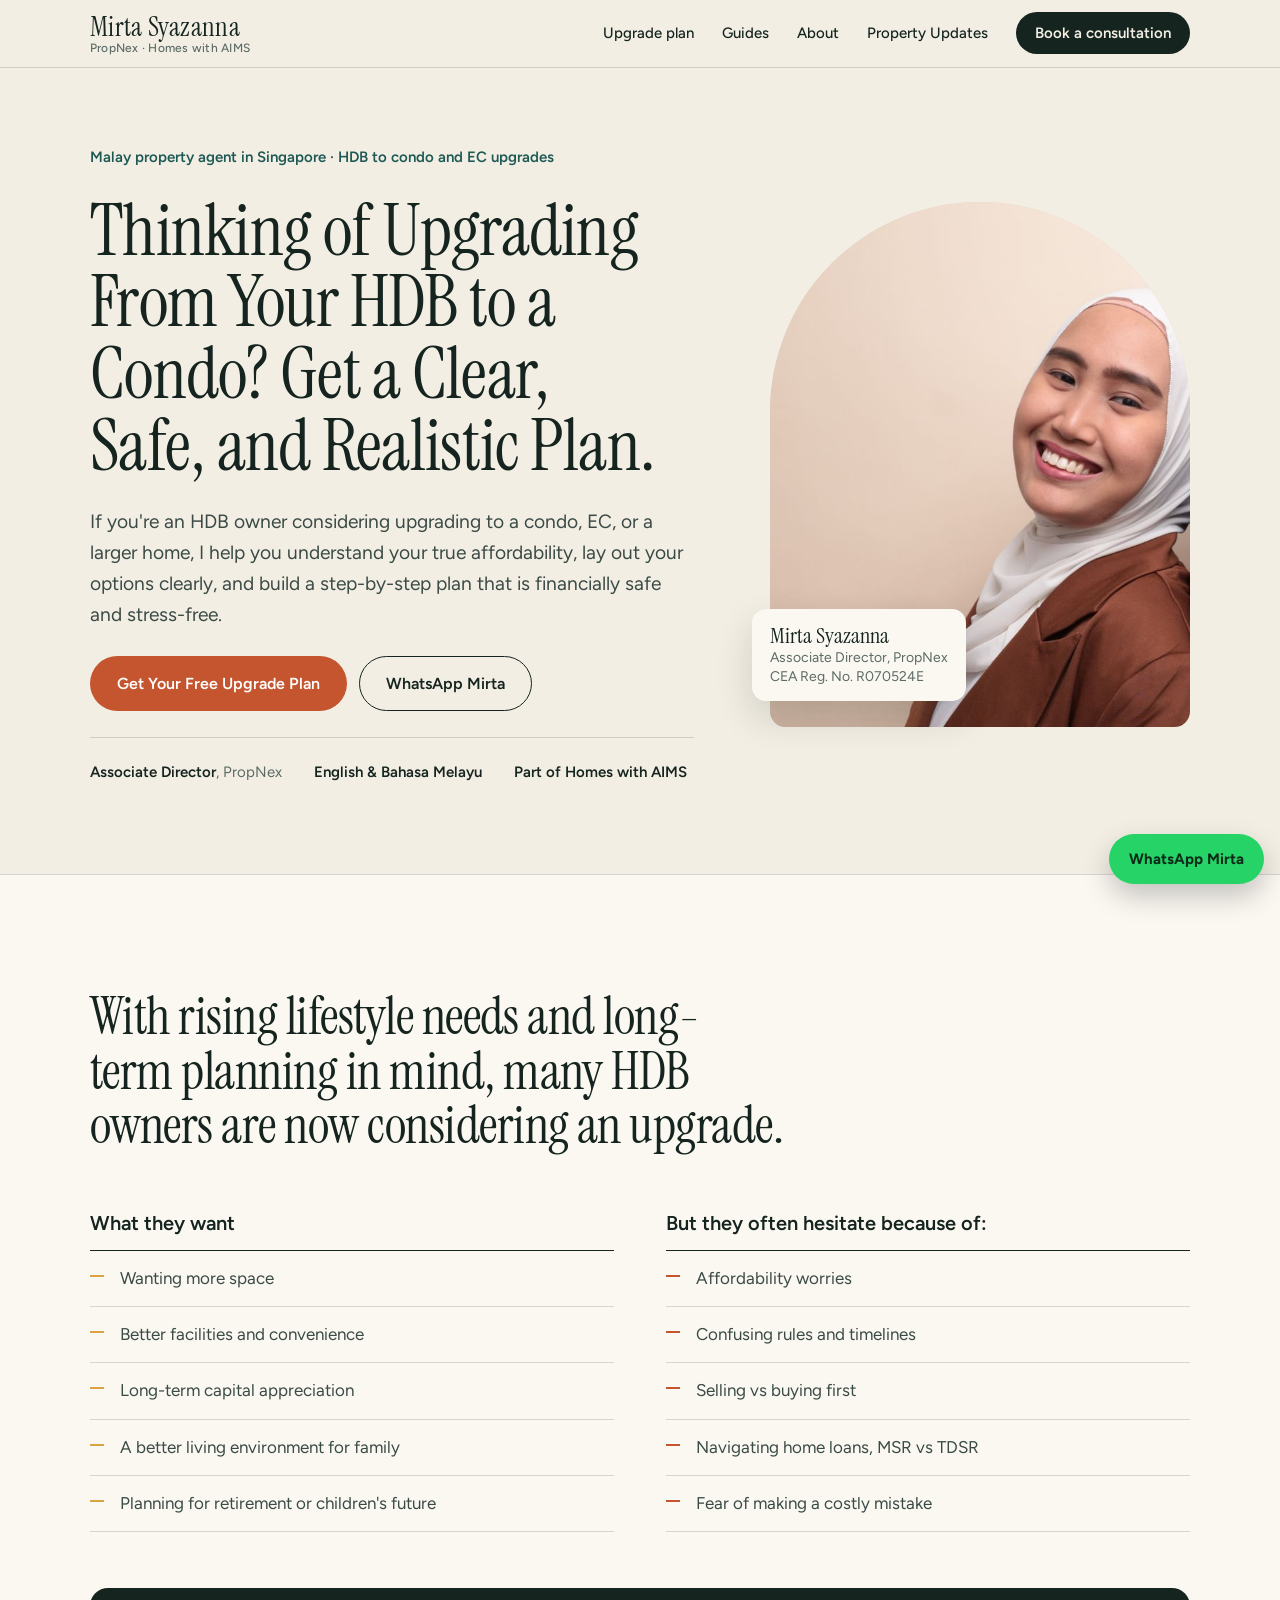
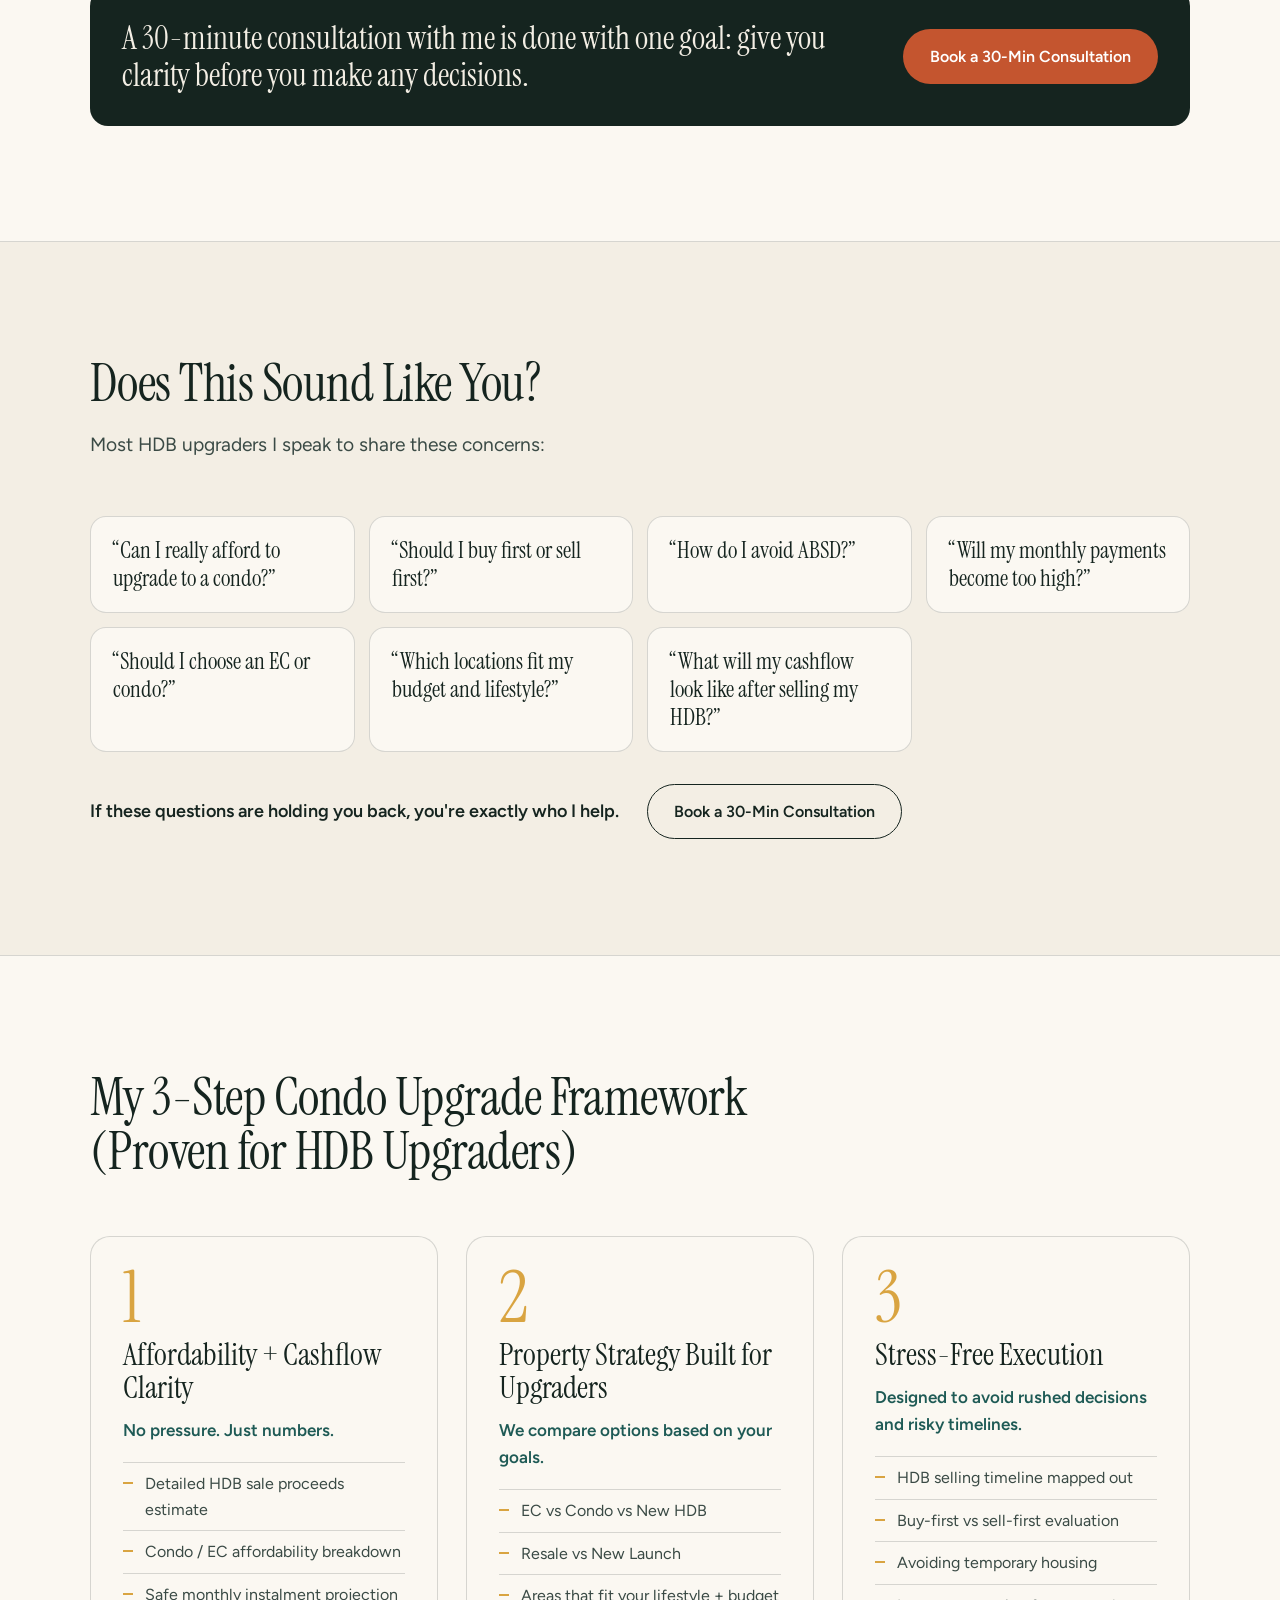
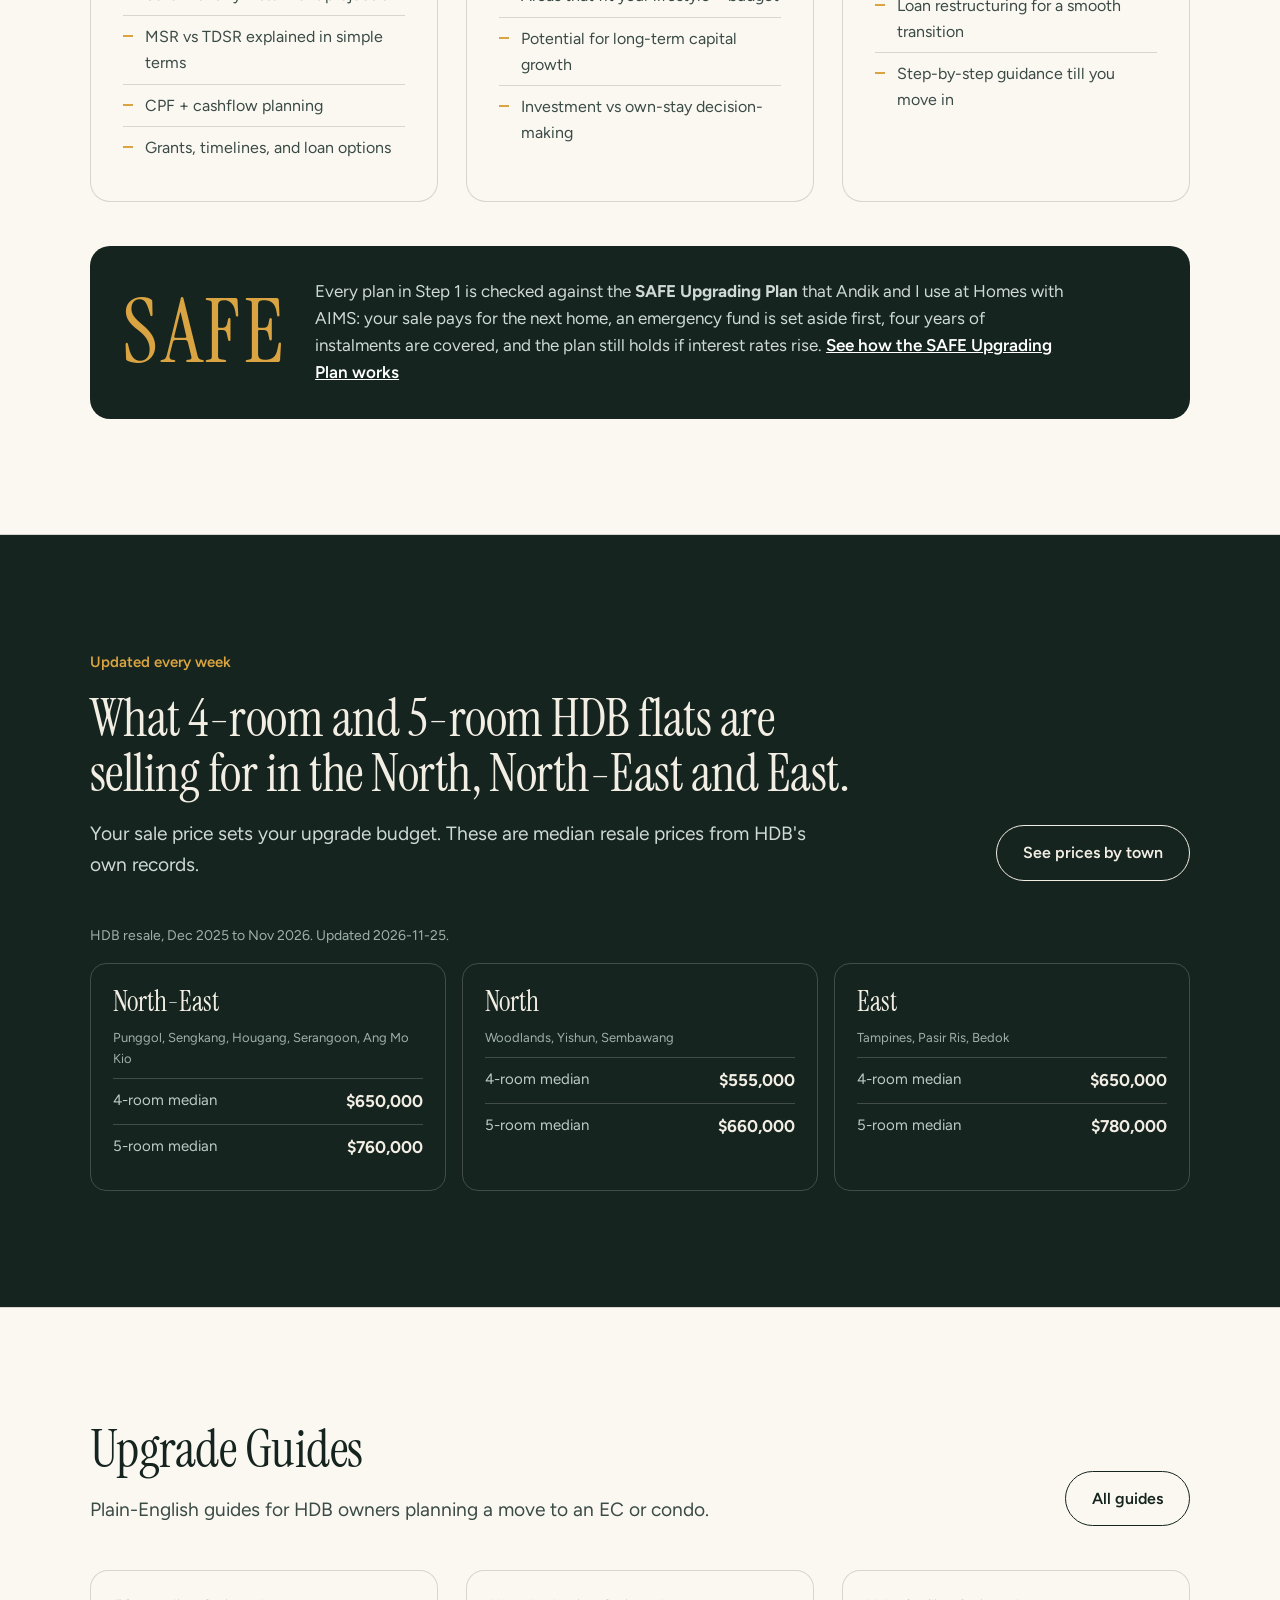
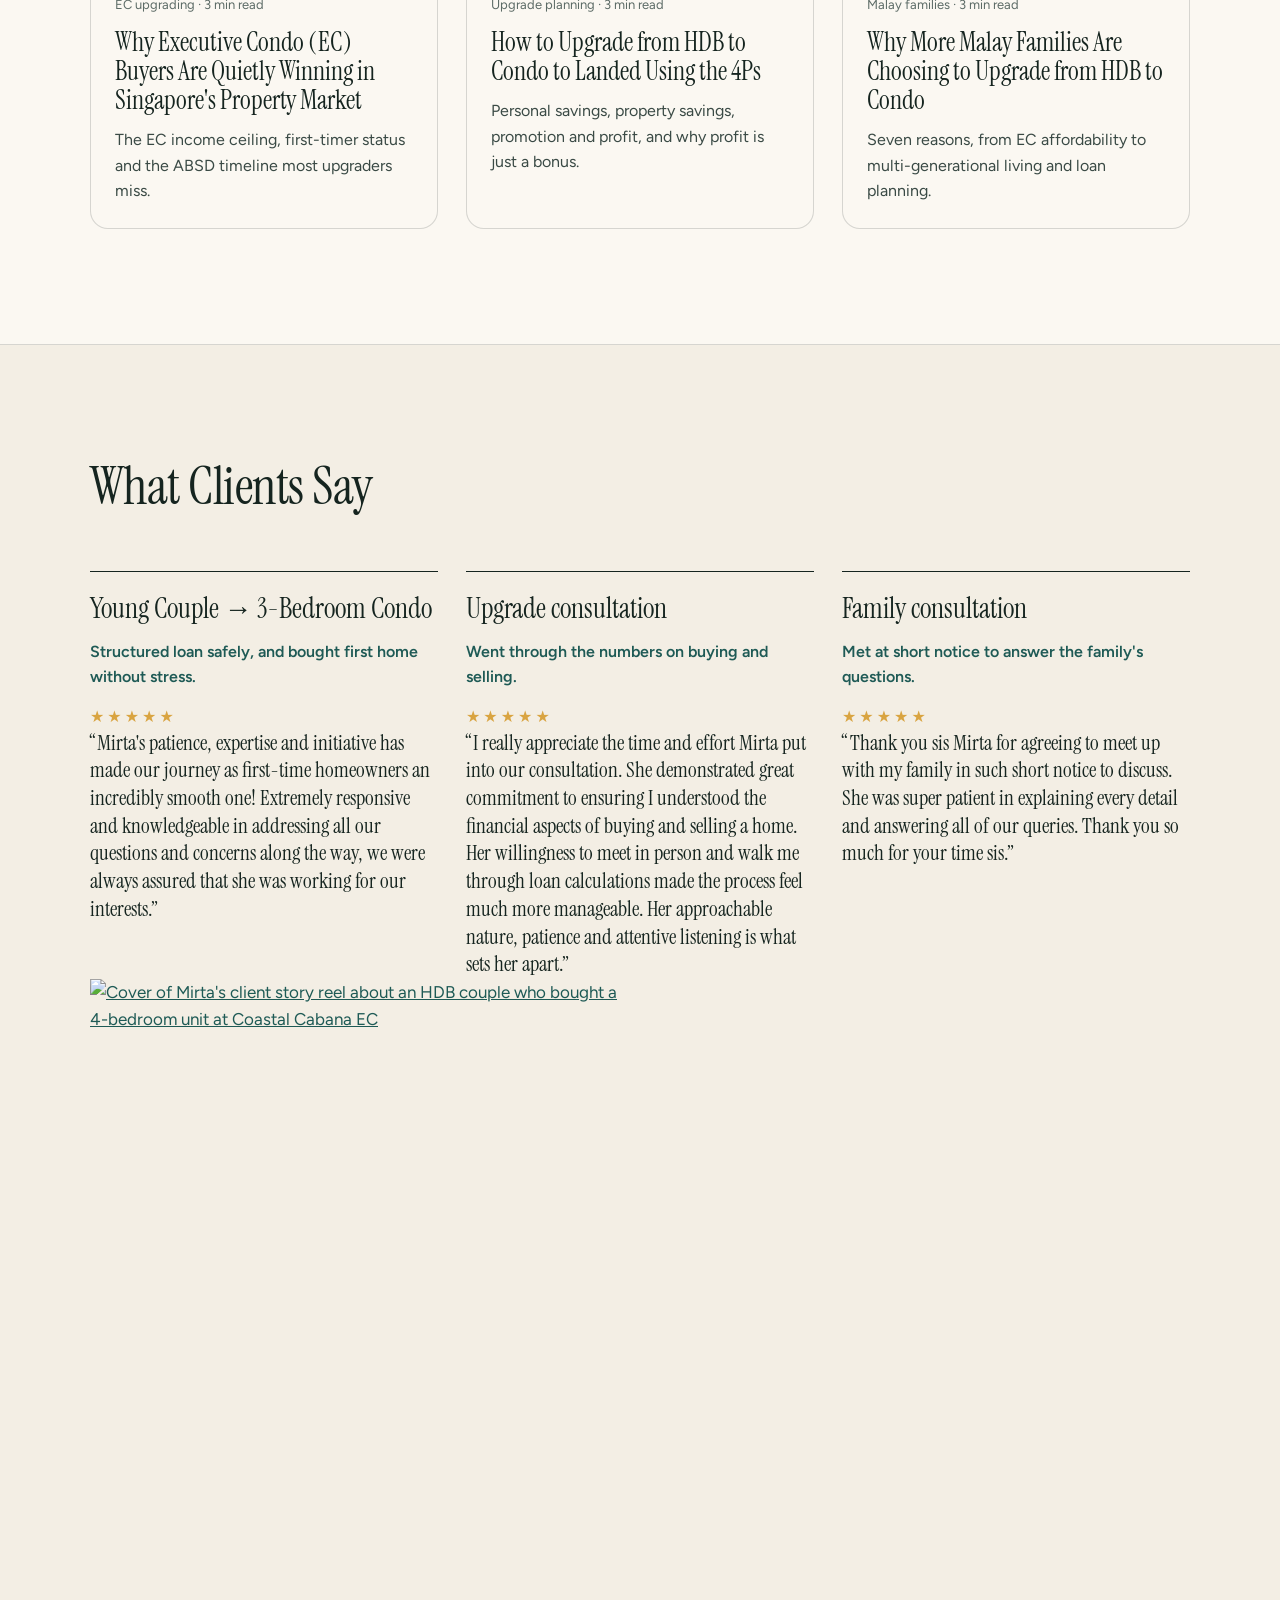
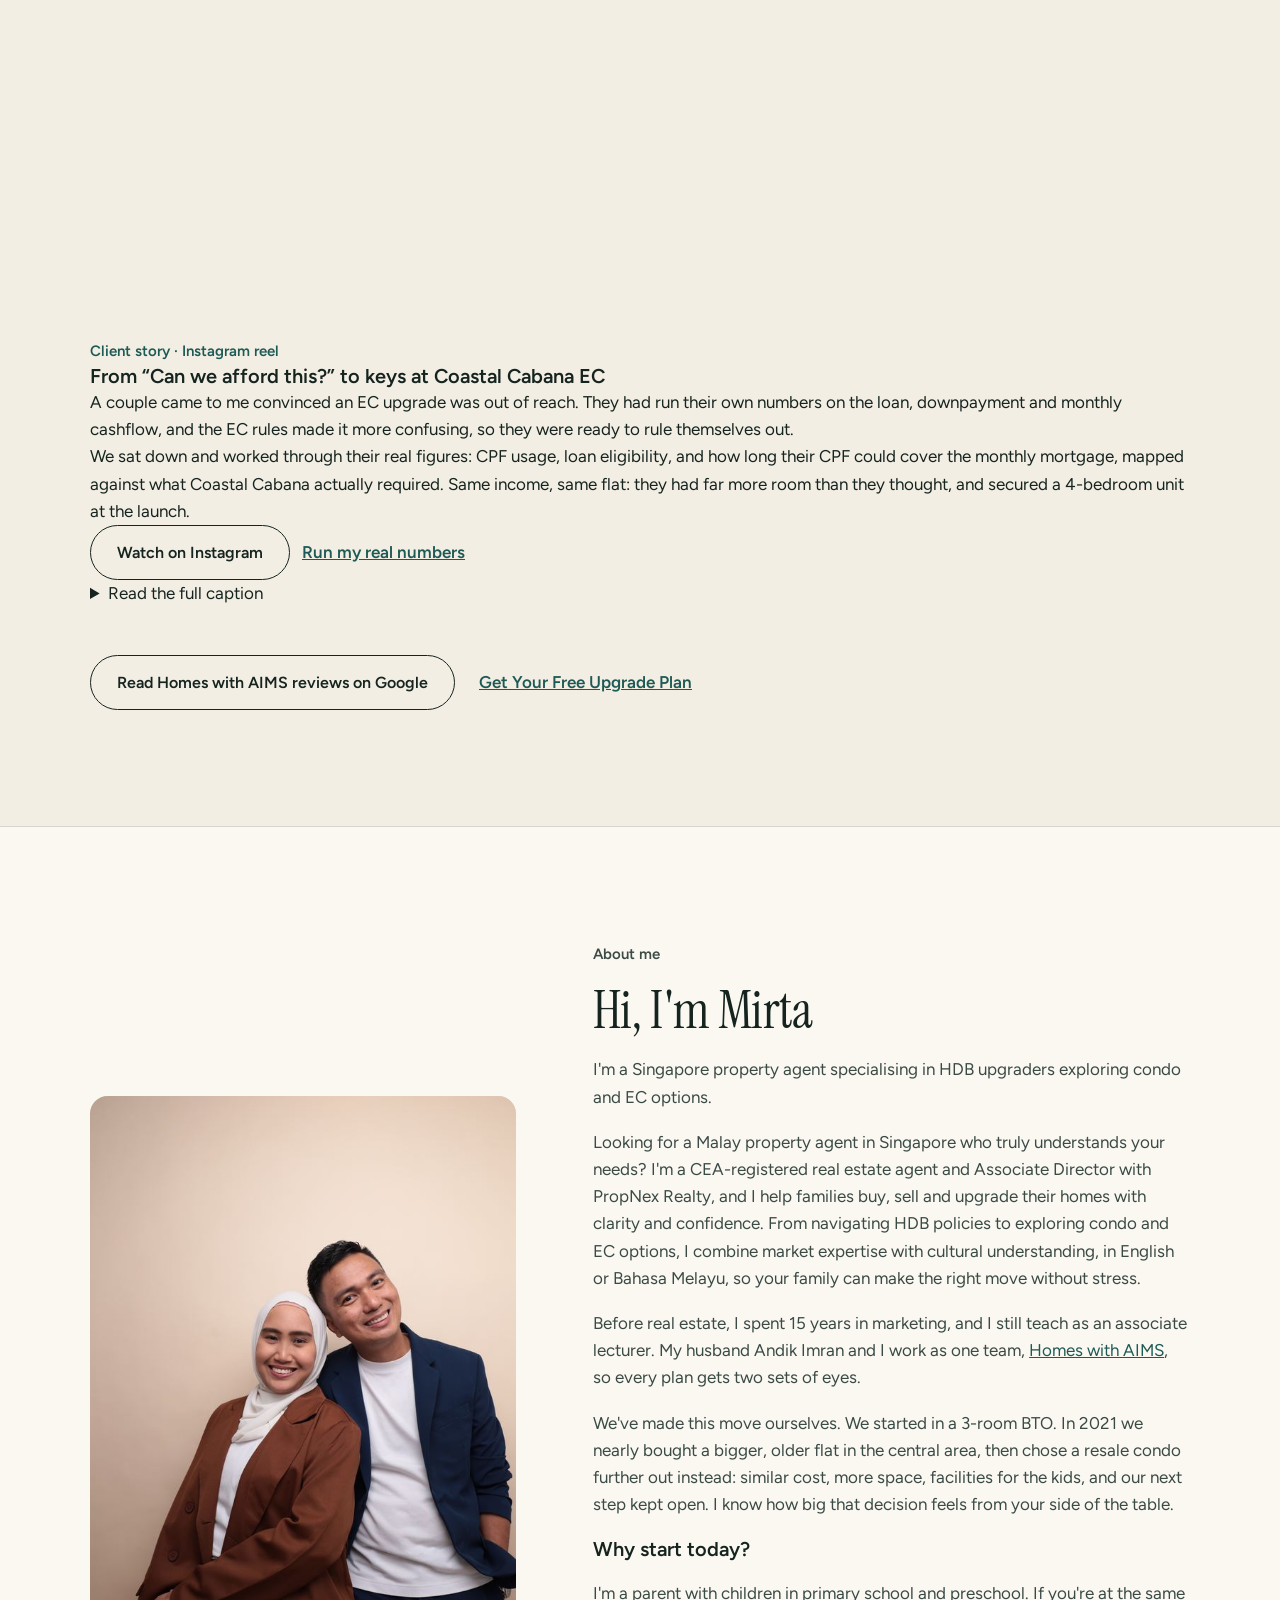
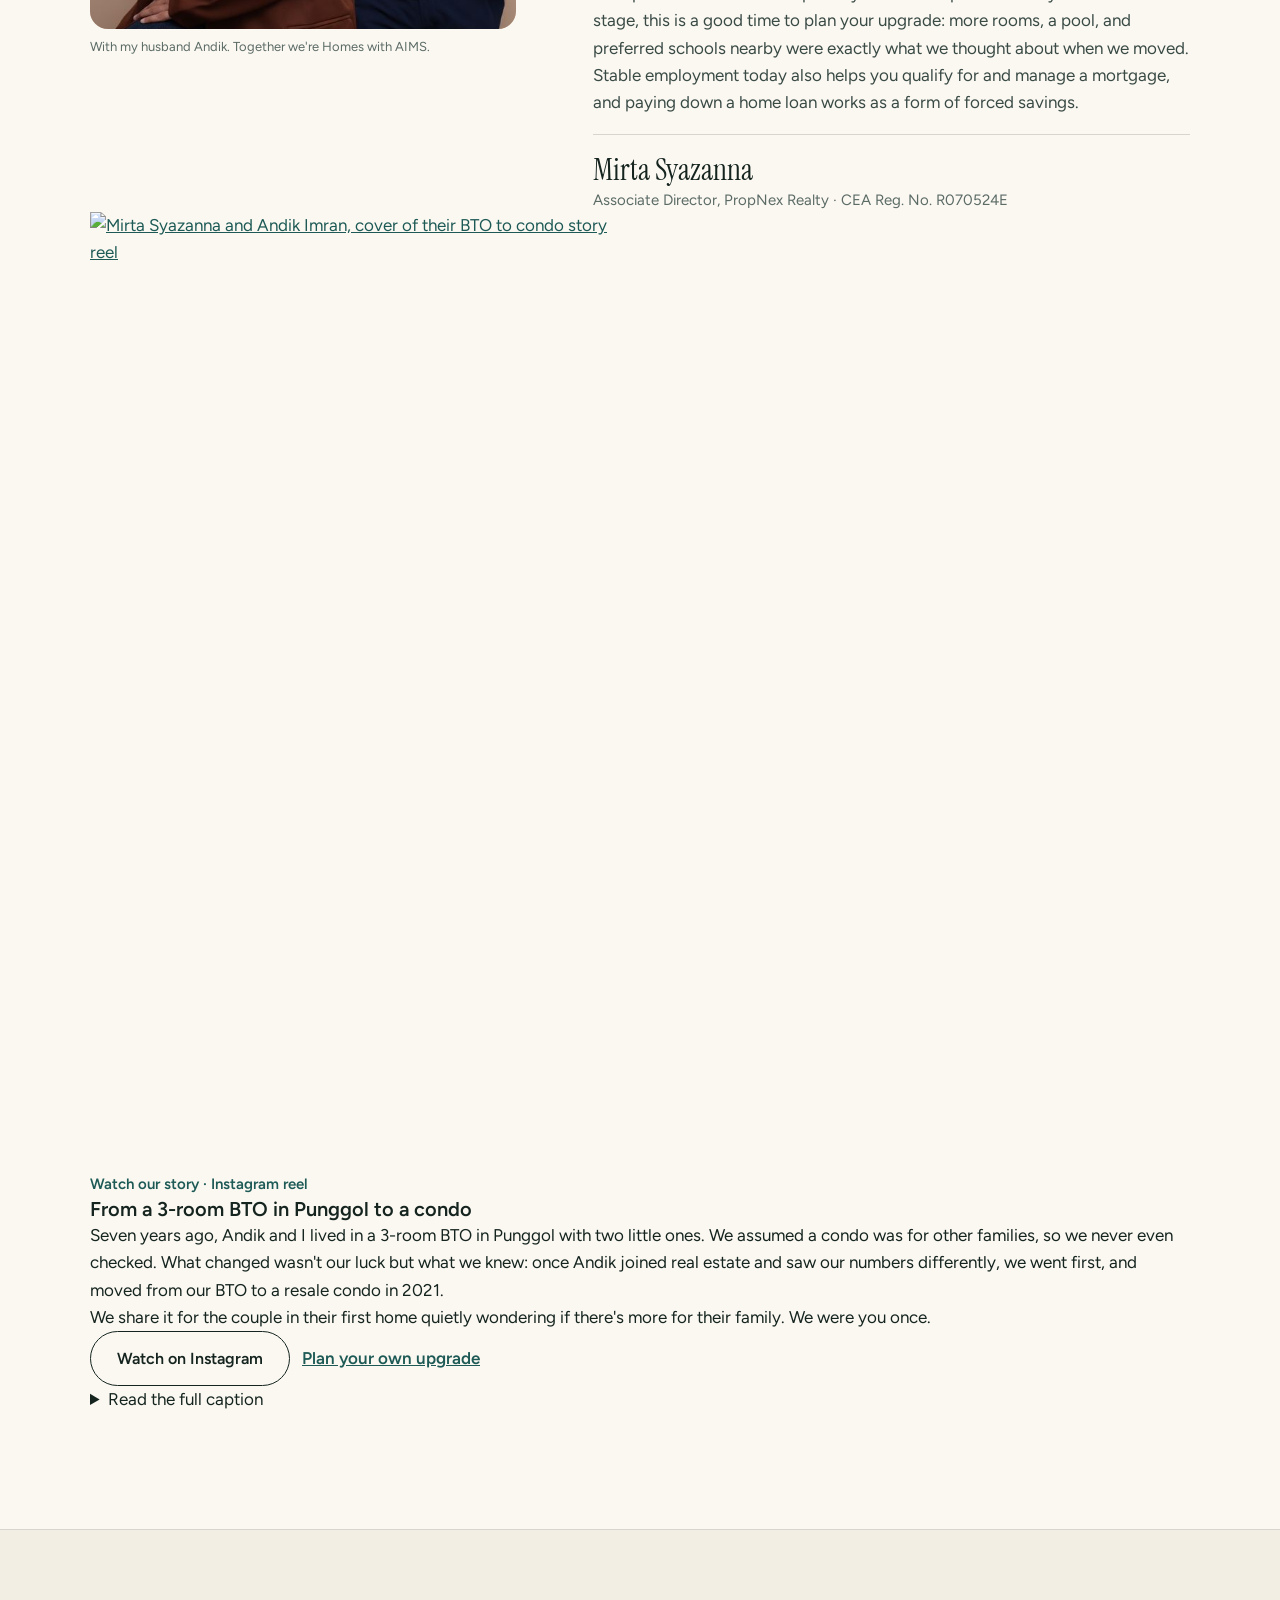
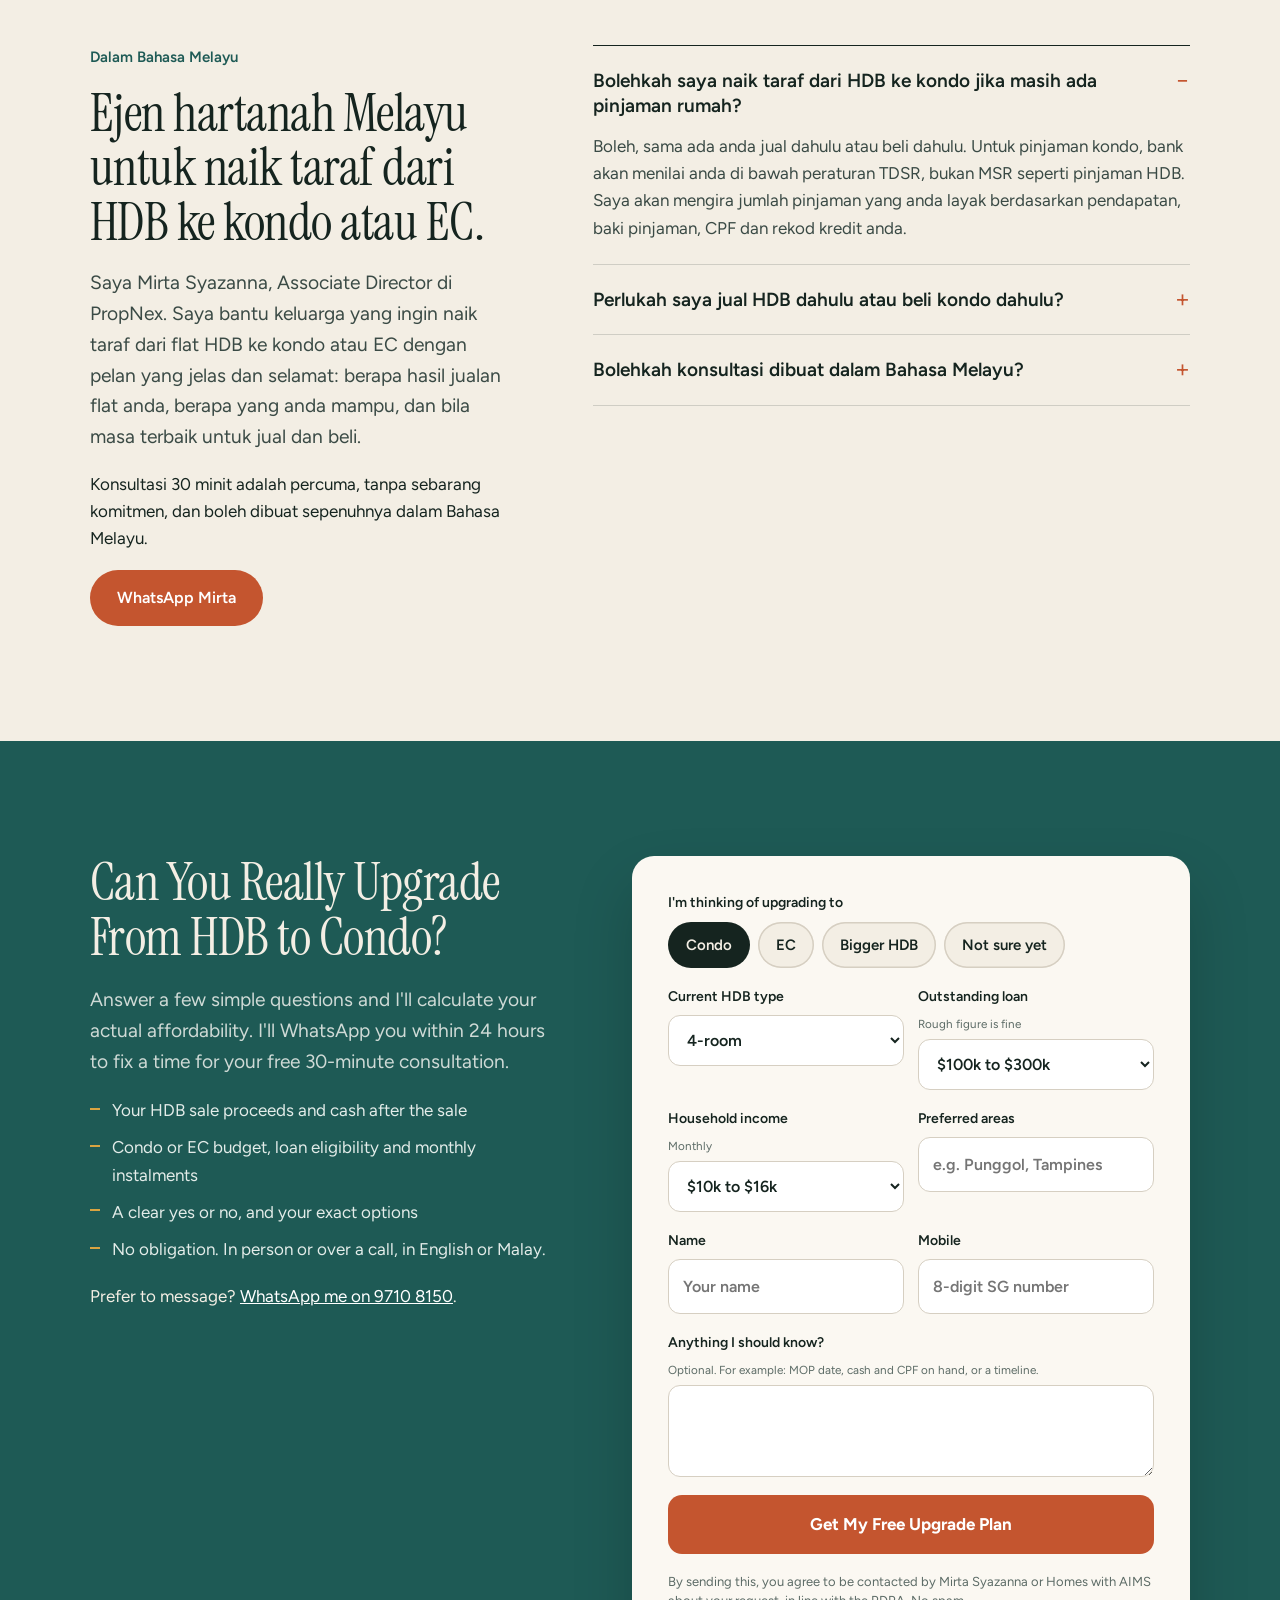
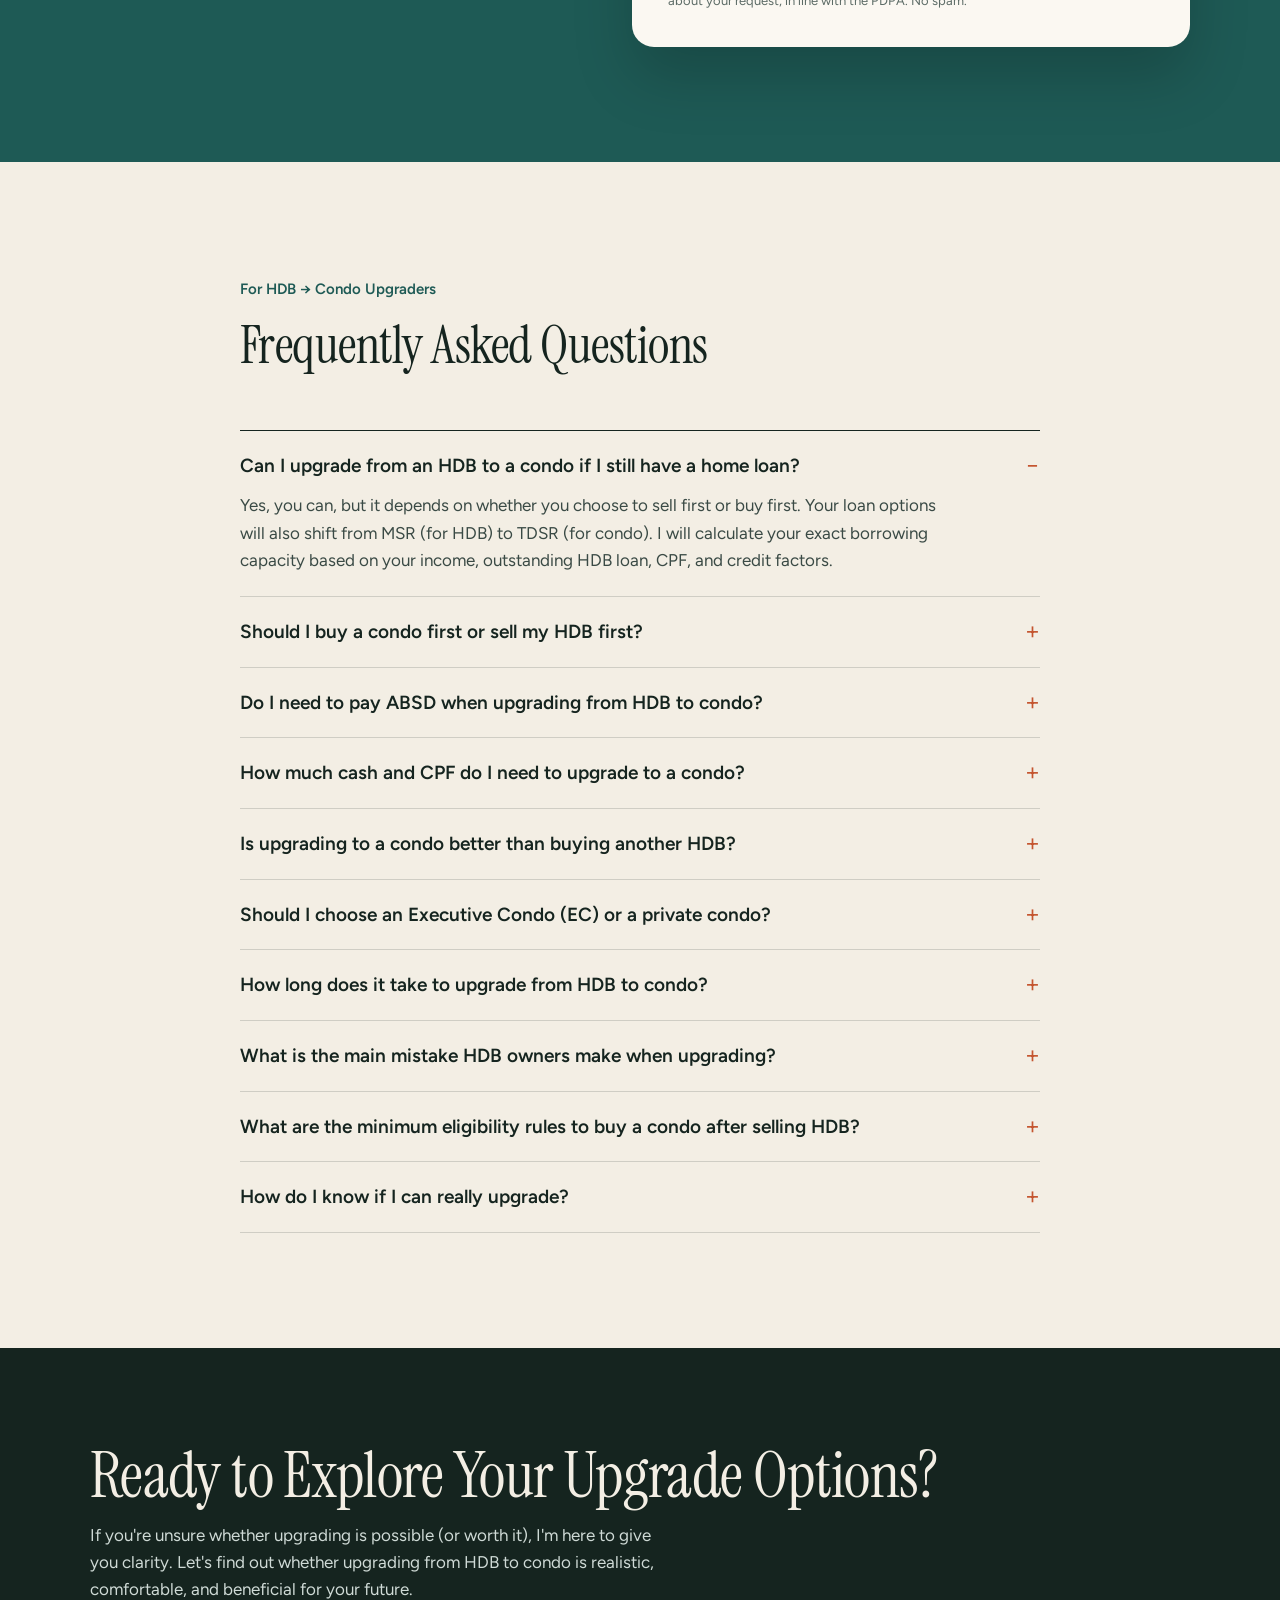
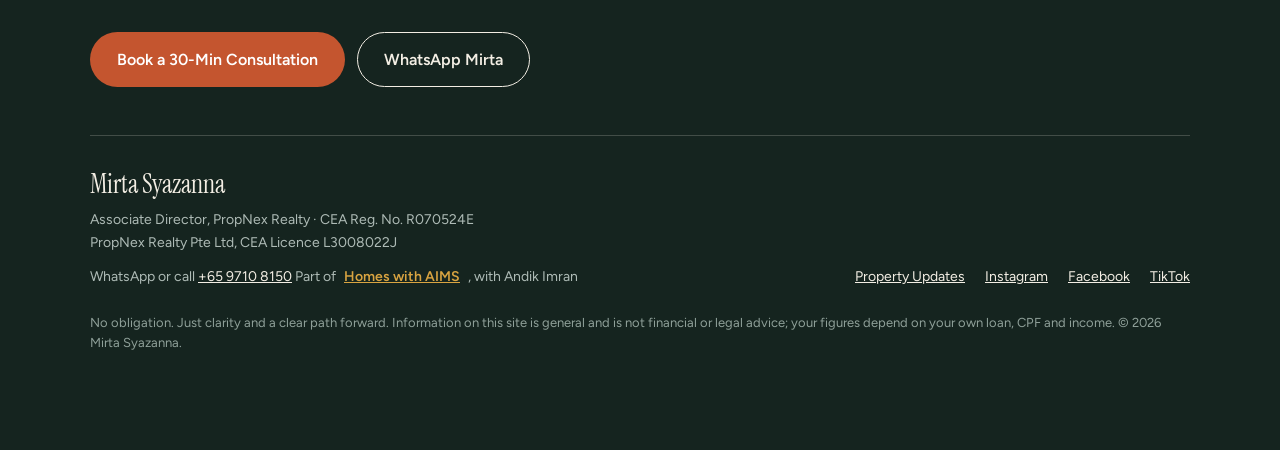
==== commit ec495142: "Add files via upload" ====
--- a/index.html
+++ b/index.html
@@ -87,6 +87,8 @@
       "primaryImageOfPage": "https://mirta.me/img/mirta-syazanna-propnex.jpg",
       "inLanguage": "en-SG"
     },
+    {"@type": "VideoObject", "@id": "https://mirta.me/#our-story", "name": "From a 3-room BTO in Punggol to a condo: Mirta and Andik's upgrade story", "description": "Mirta Syazanna and Andik Imran share how their family moved from a 3-room BTO in Punggol to a resale condo in 2021, and why they assumed a condo was out of reach before they checked the numbers.", "thumbnailUrl": "https://mirta.me/img/reel-bto-to-condo.jpg", "uploadDate": "2026-11-16", "embedUrl": "https://www.instagram.com/reel/Dfy4oLapmt3/embed", "url": "https://www.instagram.com/reel/Dfy4oLapmt3/", "inLanguage": "en", "author": {"@id": "https://mirta.me/#mirta"}},
+    {"@type": "VideoObject", "@id": "https://mirta.me/#coastal-cabana", "name": "From “Can we afford this?” to keys at Coastal Cabana EC", "description": "A couple came to me convinced an EC upgrade was out of reach. They had run their own numbers on the loan, downpayment and monthly cashflow, and the EC rules made it more confusing, so they were ready to rule themselves out. We sat down and worked through their real figures: CPF usage, loan eligibility, and how long their CPF could cover the monthly mortgage, mapped against what Coastal Cabana actually required. Same income, same flat: they had far more room than they thought, and secured a 4-bedroom unit at the launch.", "thumbnailUrl": "https://mirta.me/img/reel-coastal-cabana.jpg", "uploadDate": "2026-08-04", "embedUrl": "https://www.instagram.com/reel/Dbpds58p7Qh/embed", "url": "https://www.instagram.com/reel/Dbpds58p7Qh/", "inLanguage": "en", "author": {"@id": "https://mirta.me/#mirta"}},
     {
       "@type": "FAQPage",
       "@id": "https://mirta.me/#faq",
@@ -96,7 +98,7 @@
         { "@type": "Question", "name": "Do I need to pay ABSD when upgrading from HDB to condo?", "acceptedAnswer": { "@type": "Answer", "text": "Not if you sell your HDB before you exercise the condo OTP. If you buy first, a married couple with at least one Singapore Citizen buying jointly pays ABSD upfront and can get it refunded by selling the HDB within 6 months of buying a completed condo, or within 6 months of TOP for a new launch. For a new EC bought from the developer, eligible married couples get the ABSD remitted upfront. With proper planning, most HDB upgraders do not end up paying ABSD. I will map out your exact timeline." } },
         { "@type": "Question", "name": "How much cash and CPF do I need to upgrade to a condo?", "acceptedAnswer": { "@type": "Answer", "text": "It depends on your HDB sale proceeds, outstanding loan, condo budget, loan eligibility and the CPF used for your HDB. Most upgraders use a combination of HDB sale proceeds and CPF refund to fund their condo downpayment. I provide a full affordability breakdown during the upgrade assessment." } },
         { "@type": "Question", "name": "Is upgrading to a condo better than buying another HDB?", "acceptedAnswer": { "@type": "Answer", "text": "It depends on your goals. Condos provide facilities, privacy, and long-term capital growth potential. HDBs offer affordability and larger space in some cases. I provide a customised comparison based on your finances, lifestyle, and future plans." } },
-        { "@type": "Question", "name": "Should I choose an Executive Condo (EC) or a private condo?", "acceptedAnswer": { "@type": "Answer", "text": "ECs are usually more affordable, come with grants for some buyers, and have historically appreciated well after their 5-year MOP, though that is not guaranteed. Condos offer more flexibility, more locations, and no MOP. Your choice depends on budget, timing, and lifestyle needs, and I will walk you through both options." } },
+        { "@type": "Question", "name": "Should I choose an Executive Condo (EC) or a private condo?", "acceptedAnswer": { "@type": "Answer", "text": "ECs are usually more affordable, come with grants for some buyers, and have historically appreciated well after their MOP, though that is not guaranteed. The MOP is 5 years for ECs on land sold before 8 May 2026 and 10 years for EC sites tendered from that date. Condos offer more flexibility, more locations, and no MOP. Your choice depends on budget, timing, and lifestyle needs, and I will walk you through both options." } },
         { "@type": "Question", "name": "How long does it take to upgrade from HDB to condo?", "acceptedAnswer": { "@type": "Answer", "text": "Most families complete the full journey in about 4 to 8 months when buying a completed home, depending on your plan and how quickly the HDB sells. A detailed timeline will help you avoid renting or rushing." } },
         { "@type": "Question", "name": "What is the main mistake HDB owners make when upgrading?", "acceptedAnswer": { "@type": "Answer", "text": "Buying without a complete financial plan, especially without knowing exact cashflow, CPF refunds, and loan eligibility. This often leads to affordability shocks, renting, or forced sales. My process is built to prevent this." } },
         { "@type": "Question", "name": "What are the minimum eligibility rules to buy a condo after selling HDB?", "acceptedAnswer": { "@type": "Answer", "text": "You must be at least 21, have stable income, and pass the bank loan assessment (TDSR). There is no citizenship restriction for buying private condos, although ABSD rates differ for Singapore Citizens, PRs and foreigners. ECs have their own HDB eligibility rules, including an income ceiling." } },
@@ -349,6 +351,24 @@
         </blockquote>
       </article>
     </div>
+<div class="reel" id="coastal-cabana">
+      <div class="reel-frame" data-embed="https://www.instagram.com/reel/Dbpds58p7Qh/embed">
+        <a class="reel-play" href="https://www.instagram.com/reel/Dbpds58p7Qh/" target="_blank" rel="noopener" aria-label="Play the reel: From “Can we afford this?” to keys at Coastal Cabana EC">
+          <img src="/img/reel-coastal-cabana.jpg" width="540" height="960" loading="lazy" decoding="async" alt="Cover of Mirta&#x27;s client story reel about an HDB couple who bought a 4-bedroom unit at Coastal Cabana EC">
+          <span class="reel-btn" aria-hidden="true"></span>
+        </a>
+      </div>
+      <div class="reel-copy">
+        <p class="kicker">Client story · Instagram reel</p>
+        <h3>From “Can we afford this?” to keys at Coastal Cabana EC</h3>
+        <p>A couple came to me convinced an EC upgrade was out of reach. They had run their own numbers on the loan, downpayment and monthly cashflow, and the EC rules made it more confusing, so they were ready to rule themselves out.</p><p>We sat down and worked through their real figures: CPF usage, loan eligibility, and how long their CPF could cover the monthly mortgage, mapped against what Coastal Cabana actually required. Same income, same flat: they had far more room than they thought, and secured a 4-bedroom unit at the launch.</p>
+        <div class="btn-row">
+          <a class="btn btn-ghost" href="https://www.instagram.com/reel/Dbpds58p7Qh/" target="_blank" rel="noopener">Watch on Instagram</a>
+          <a class="textlink" href="/#book">Run my real numbers</a>
+        </div>
+        <details class="reel-caption"><summary>Read the full caption</summary><p>From “Can We Afford This?” to Keys at Coastal Cabana.</p><p>The situation: A couple came to me convinced an EC upgrade was out of reach. They’d run their own numbers — loan, downpayment, monthly cashflow — and it just didn’t add up in their heads. EC regulations also made it more confusing. Like a lot of HDB families, they were ready to rule themselves out before even trying.</p><p>What we did: We sat down together and worked through their actual numbers — CPF usage, loan eligibility, and how many years they can utilise their CPF reserves for their monthly mortgage. Not estimates. Not guesses. The real figures, mapped against what Coastal Cabana actually required.</p><p>The result: Turns out they had significantly more room than they thought. Same income, same flat as before — the only thing that changed was clarity. They secured their unit at Coastal Cabana in January, during a launch weekend that saw 67% of units move in the first two days.</p><p>The takeaway: Most HDB families don’t have an affordability problem. They have a clarity problem. If you’re not sure whether you qualify for an EC upgrade, the answer usually isn’t “no” — it’s “you haven’t run the real numbers yet.”</p></details>
+      </div>
+    </div>
     <div class="reviews-cta">
       <a class="btn btn-ghost" href="https://maps.app.goo.gl/EWTcefRx3FsmXFZe6" target="_blank" rel="noopener">Read Homes with AIMS reviews on Google</a>
       <a class="textlink" href="/#book">Get Your Free Upgrade Plan</a>
@@ -381,6 +401,36 @@
       </div>
     </div>
   </div>
+
+  <div class="wrap">
+    <div class="reel" id="our-story">
+      <div class="reel-frame" data-embed="https://www.instagram.com/reel/Dfy4oLapmt3/embed">
+        <a class="reel-play" href="https://www.instagram.com/reel/Dfy4oLapmt3/" target="_blank" rel="noopener" aria-label="Play our BTO to condo story reel">
+          <img src="/img/reel-bto-to-condo.jpg" width="540" height="960" loading="lazy" decoding="async" alt="Mirta Syazanna and Andik Imran, cover of their BTO to condo story reel">
+          <span class="reel-btn" aria-hidden="true"></span>
+        </a>
+      </div>
+      <div class="reel-copy">
+        <p class="kicker">Watch our story · Instagram reel</p>
+        <h3>From a 3-room BTO in Punggol to a condo</h3>
+        <p>Seven years ago, Andik and I lived in a 3-room BTO in Punggol with two little ones. We assumed a condo was for other families, so we never even checked. What changed wasn't our luck but what we knew: once Andik joined real estate and saw our numbers differently, we went first, and moved from our BTO to a resale condo in 2021.</p>
+        <p>We share it for the couple in their first home quietly wondering if there's more for their family. We were you once.</p>
+        <div class="btn-row">
+          <a class="btn btn-ghost" href="https://www.instagram.com/reel/Dfy4oLapmt3/" target="_blank" rel="noopener">Watch on Instagram</a>
+          <a class="textlink" href="/#book">Plan your own upgrade</a>
+        </div>
+        <details class="reel-caption">
+          <summary>Read the full caption</summary>
+          <p>Seven years ago, we lived in a 3-room BTO in Punggol with two little ones and very big assumptions.</p>
+          <p>We assumed a condo was for other families. We assumed the answer was no, so we never even checked.</p>
+          <p>What changed wasn't our luck. It was what we knew. Andik joined real estate, sat through talk after talk, and came home seeing our situation differently. He also felt he couldn't tell other families it was possible unless ours went first.</p>
+          <p>So we went first.<br>2021: from our BTO to a resale condo.<br>2026: the keys to a second property.</p>
+          <p>We're sharing this for the couple in their first home quietly wondering if there's more for their family. We were you once.</p>
+          <p>Don't let an assumption decide for you.</p>
+        </details>
+      </div>
+    </div>
+  </div>
 </section>
 
 <!-- MALAY -->
@@ -541,7 +591,7 @@
     </details>
     <details>
       <summary><h3>Should I choose an Executive Condo (EC) or a private condo?</h3></summary>
-      <div class="ans"><p>ECs are usually more affordable, come with grants for some buyers, and have historically appreciated well after their 5-year MOP, though that is not guaranteed. Condos offer more flexibility, more locations, and no MOP. Your choice depends on budget, timing, and lifestyle needs, and I'll walk you through both options.</p></div>
+      <div class="ans"><p>ECs are usually more affordable, come with grants for some buyers, and have historically appreciated well after their MOP, though that is not guaranteed. The MOP is 5 years for ECs on land sold before 8 May 2026 and 10 years for EC sites tendered from that date. Condos offer more flexibility, more locations, and no MOP. Your choice depends on budget, timing, and lifestyle needs, and I'll walk you through both options. <a href="/post/why-executive-condo-EC-buyers-quietly-winning-singapore-property-market">Read my EC guide</a>.</p></div>
     </details>
     <details>
       <summary><h3>How long does it take to upgrade from HDB to condo?</h3></summary>
@@ -602,5 +652,6 @@
 <a class="wa-float" href="https://wa.me/6597108150?text=Hi%20Mirta%2C%20I%27d%20like%20a%20free%20upgrade%20plan." target="_blank" rel="noopener">WhatsApp Mirta</a>
 
 <script src="/js/form.js" defer></script>
+<script src="/js/reel.js" defer></script>
 </body>
 </html>
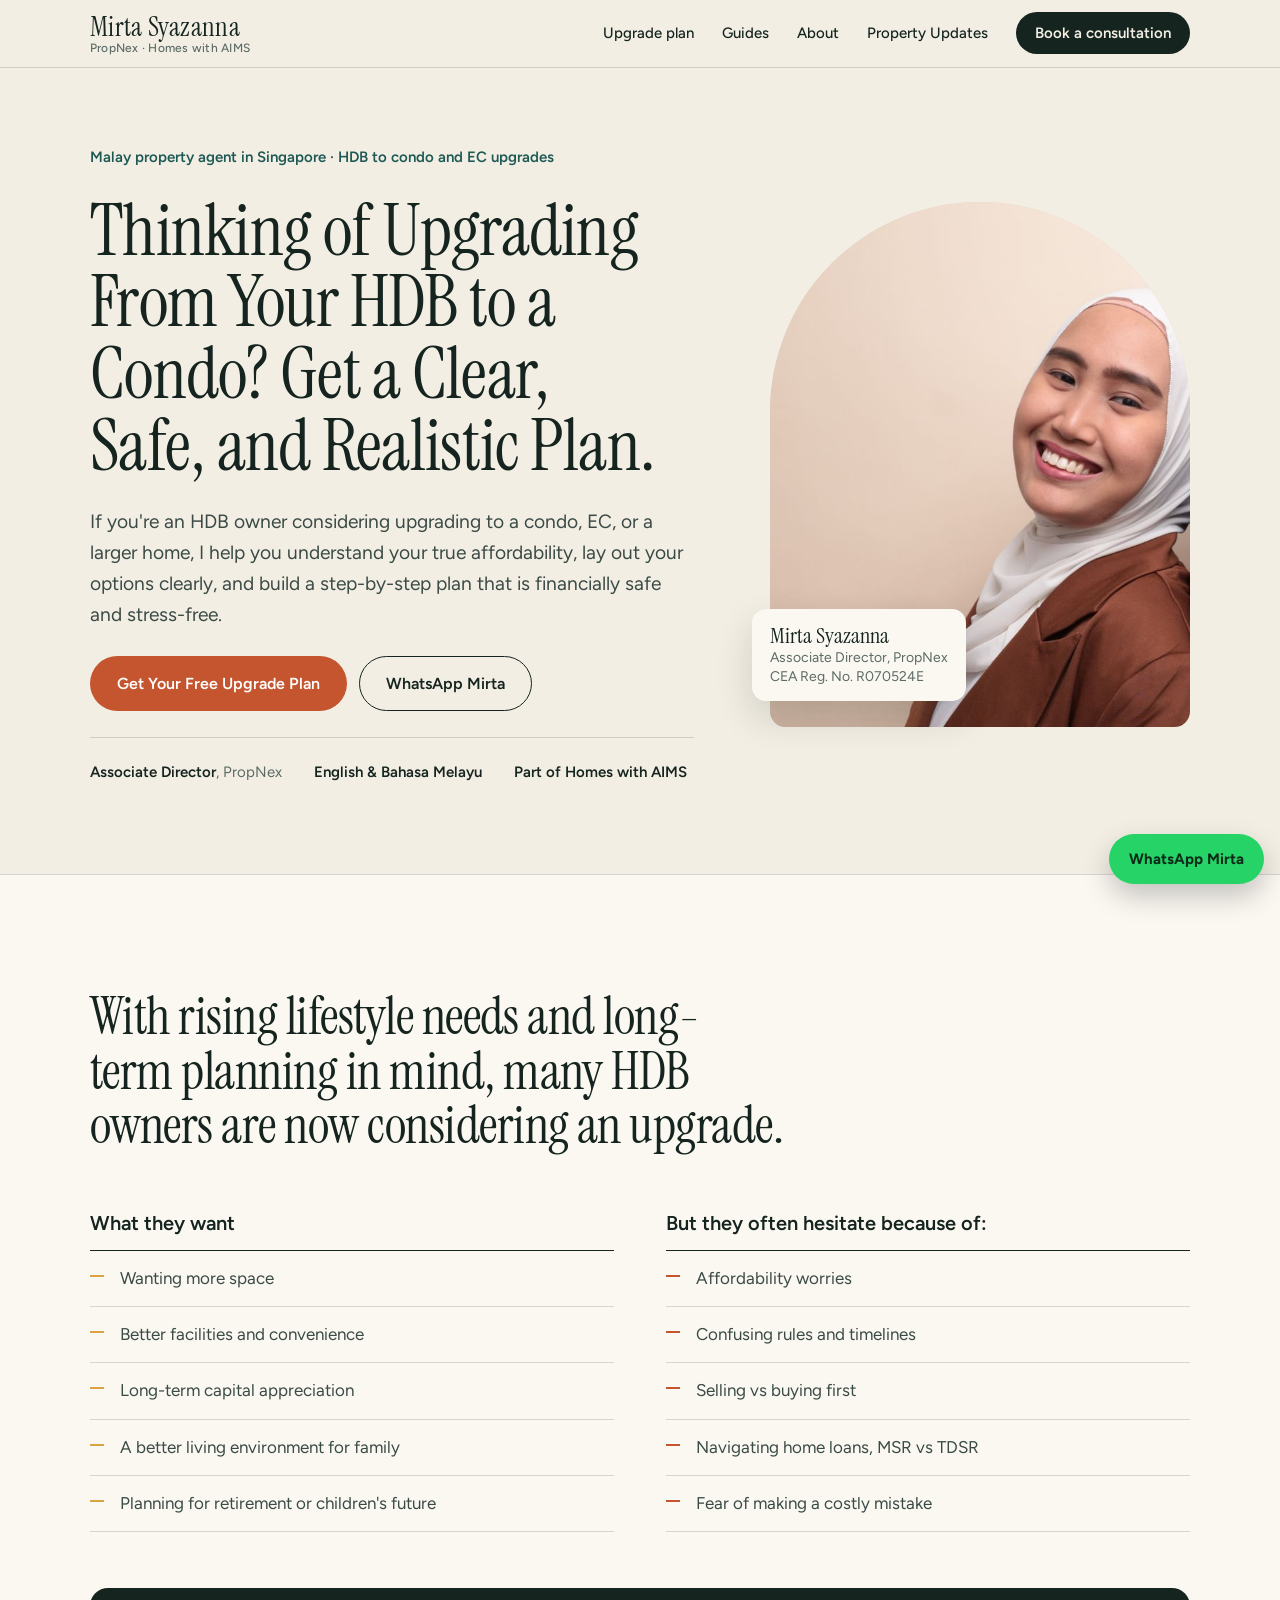
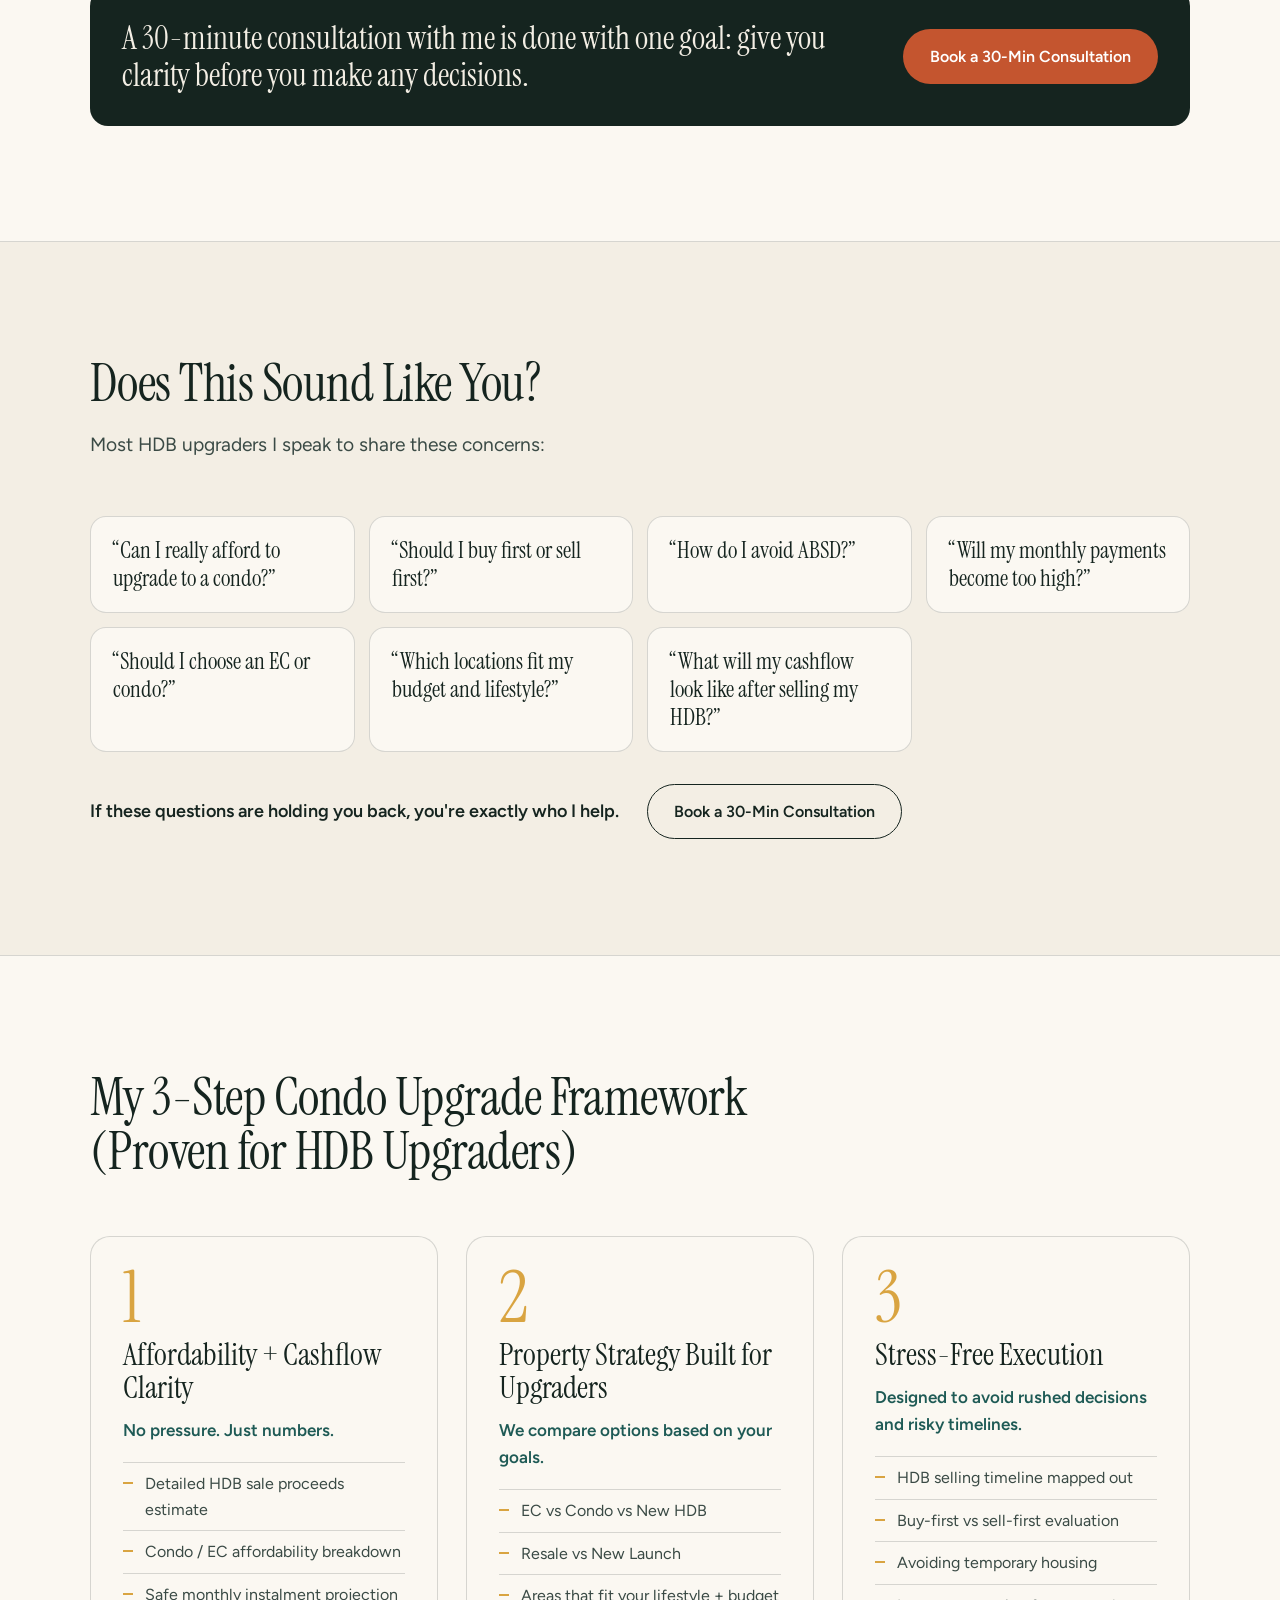
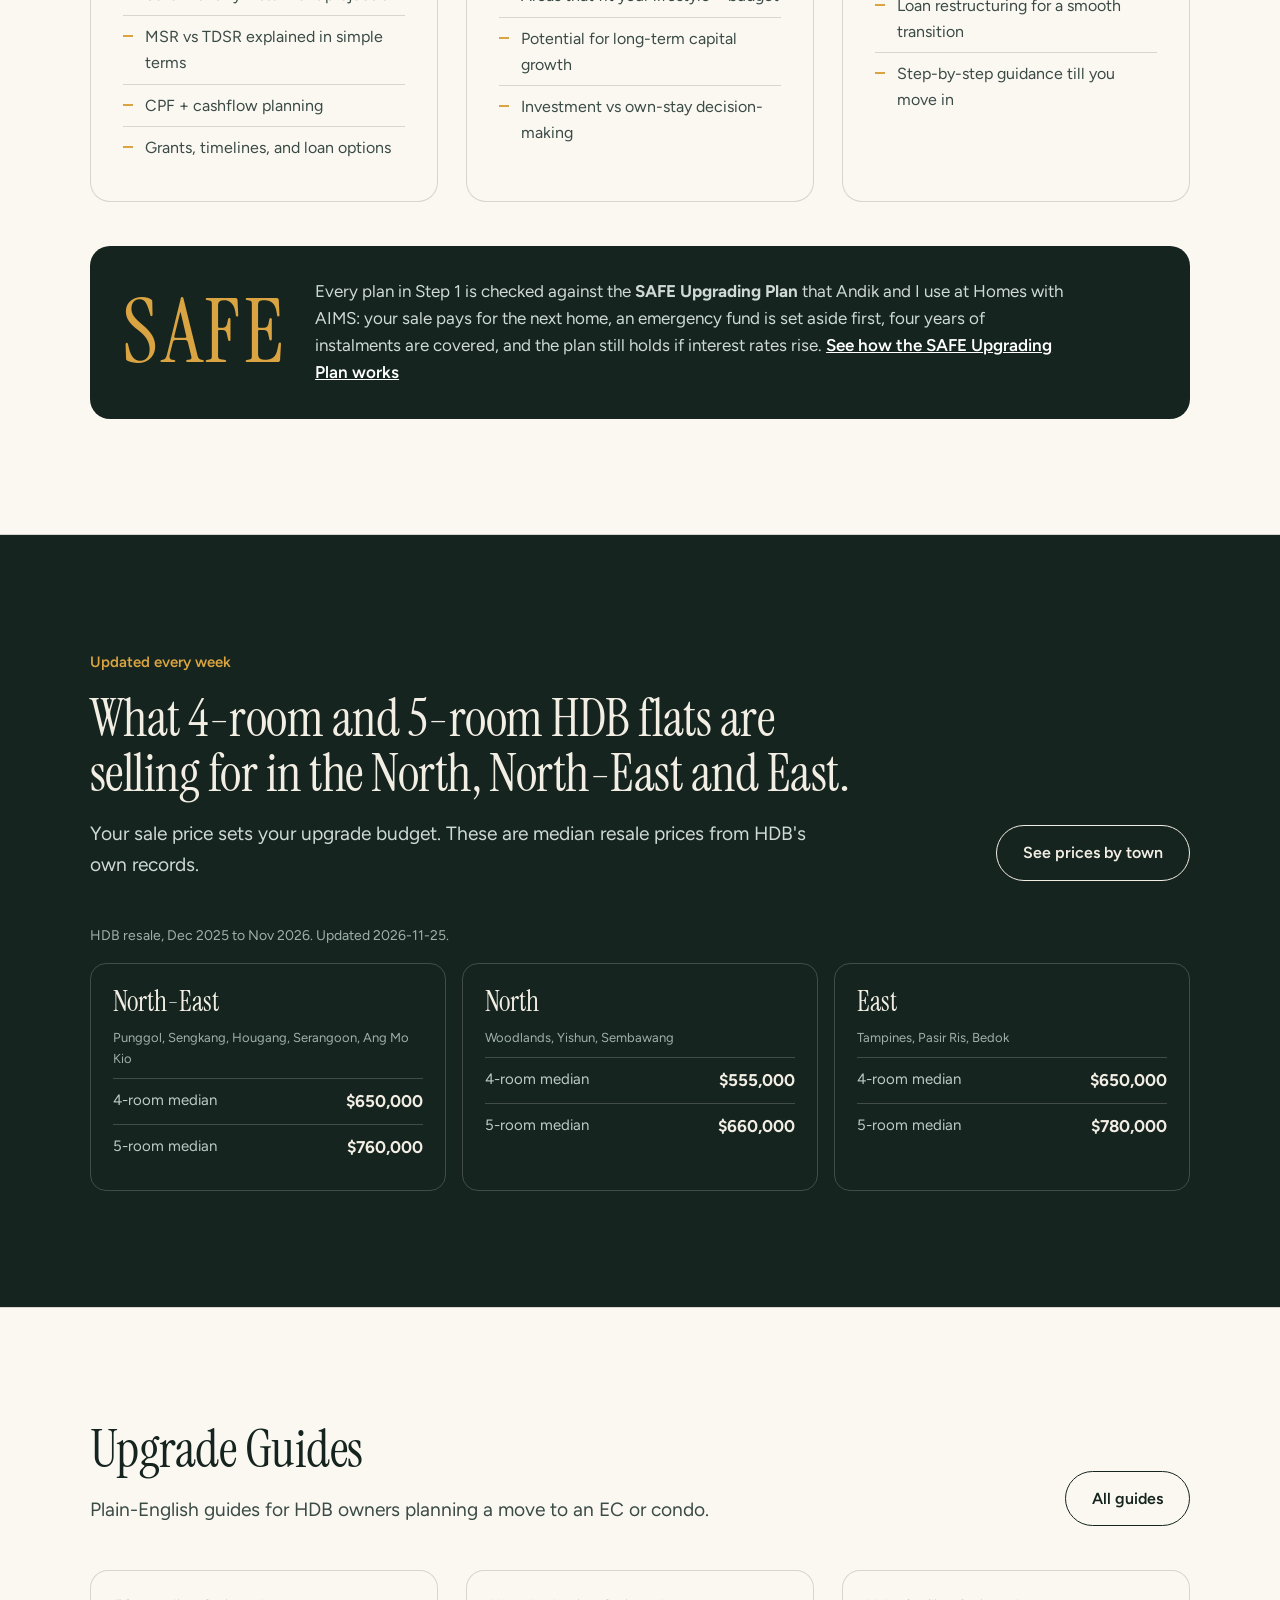
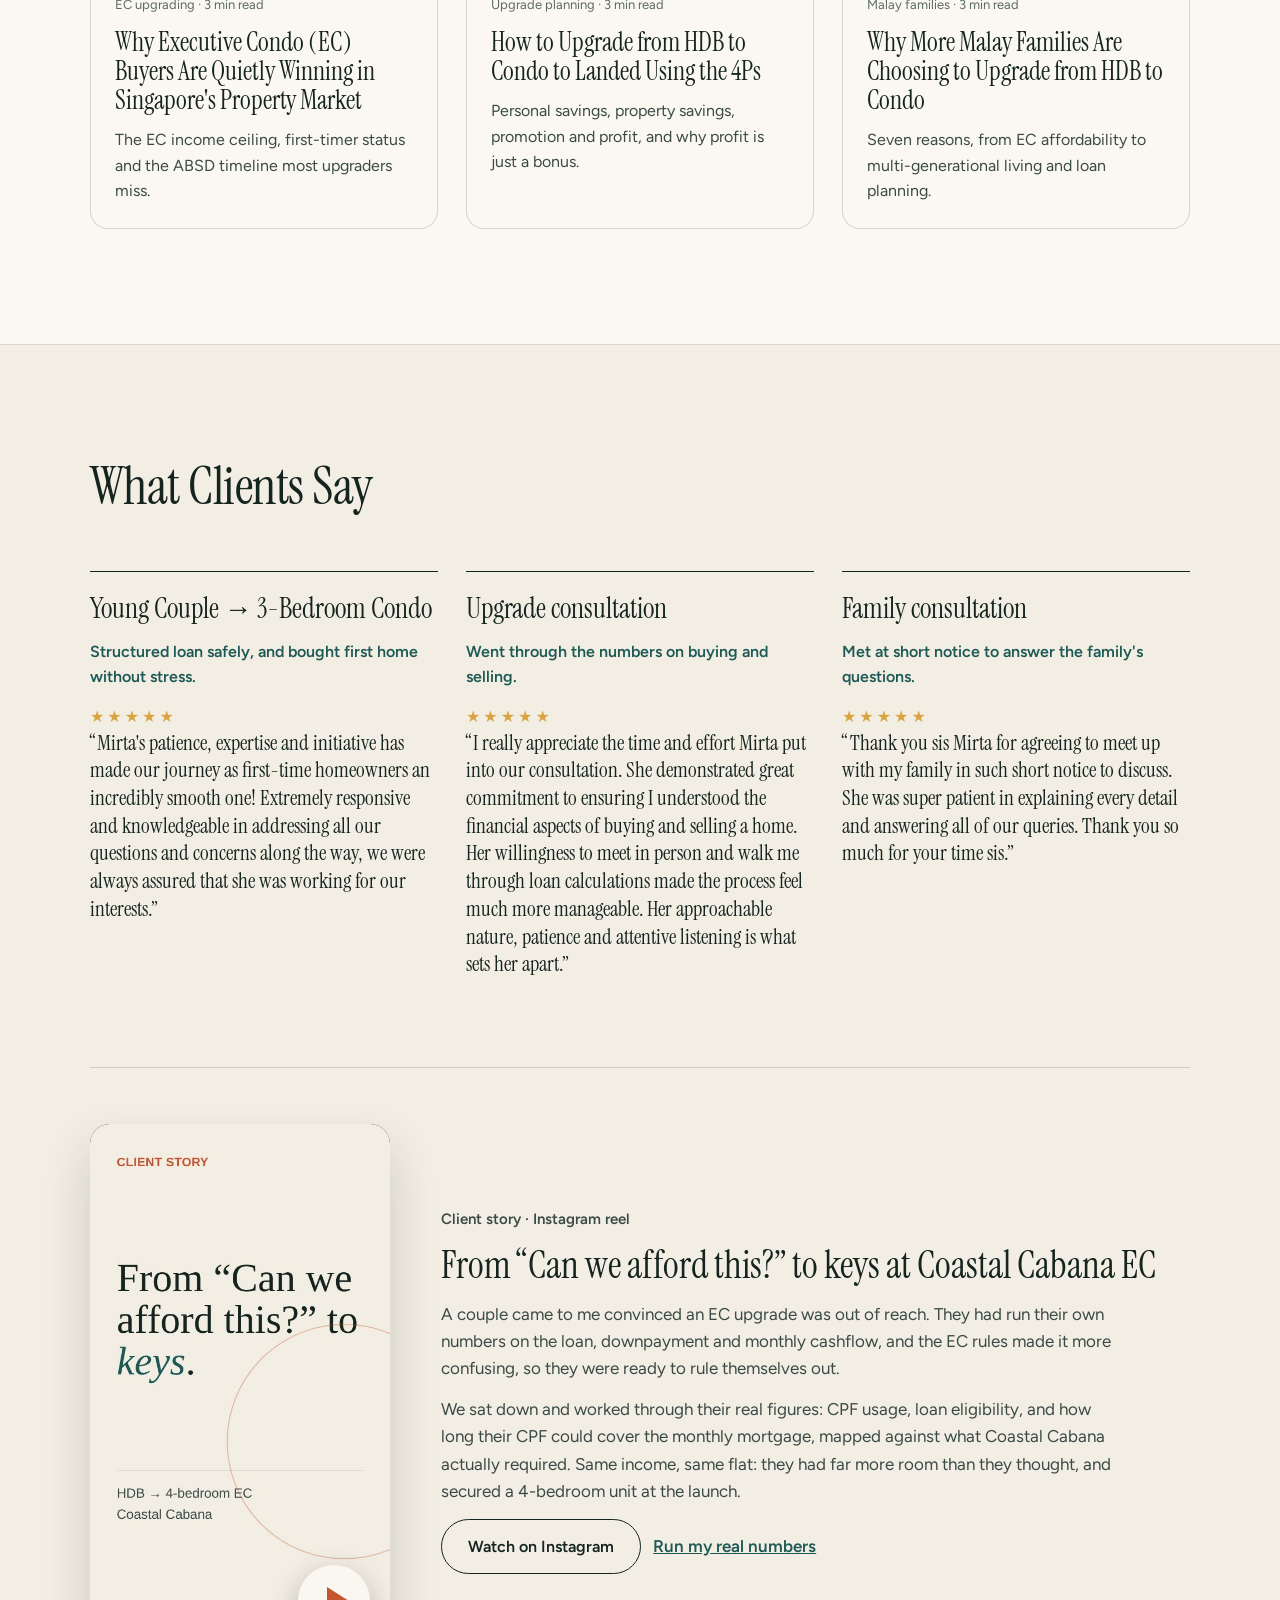
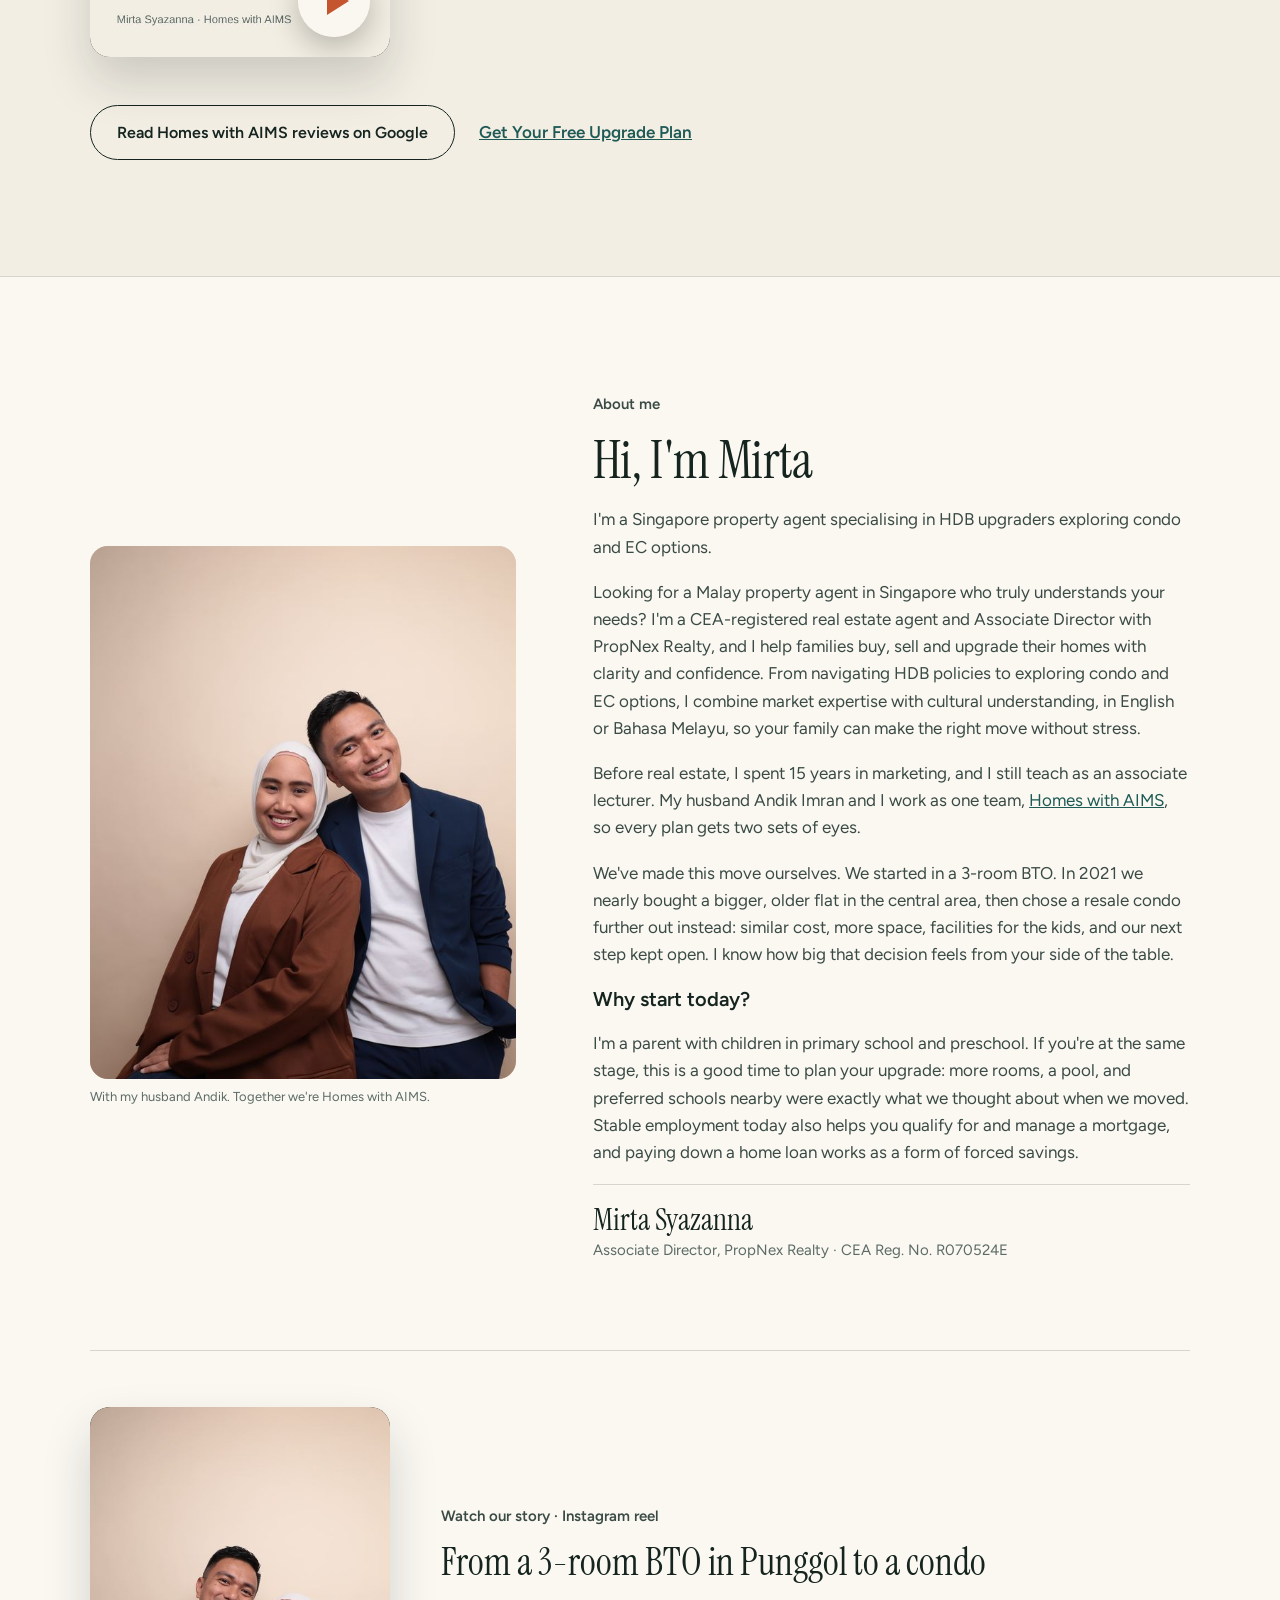
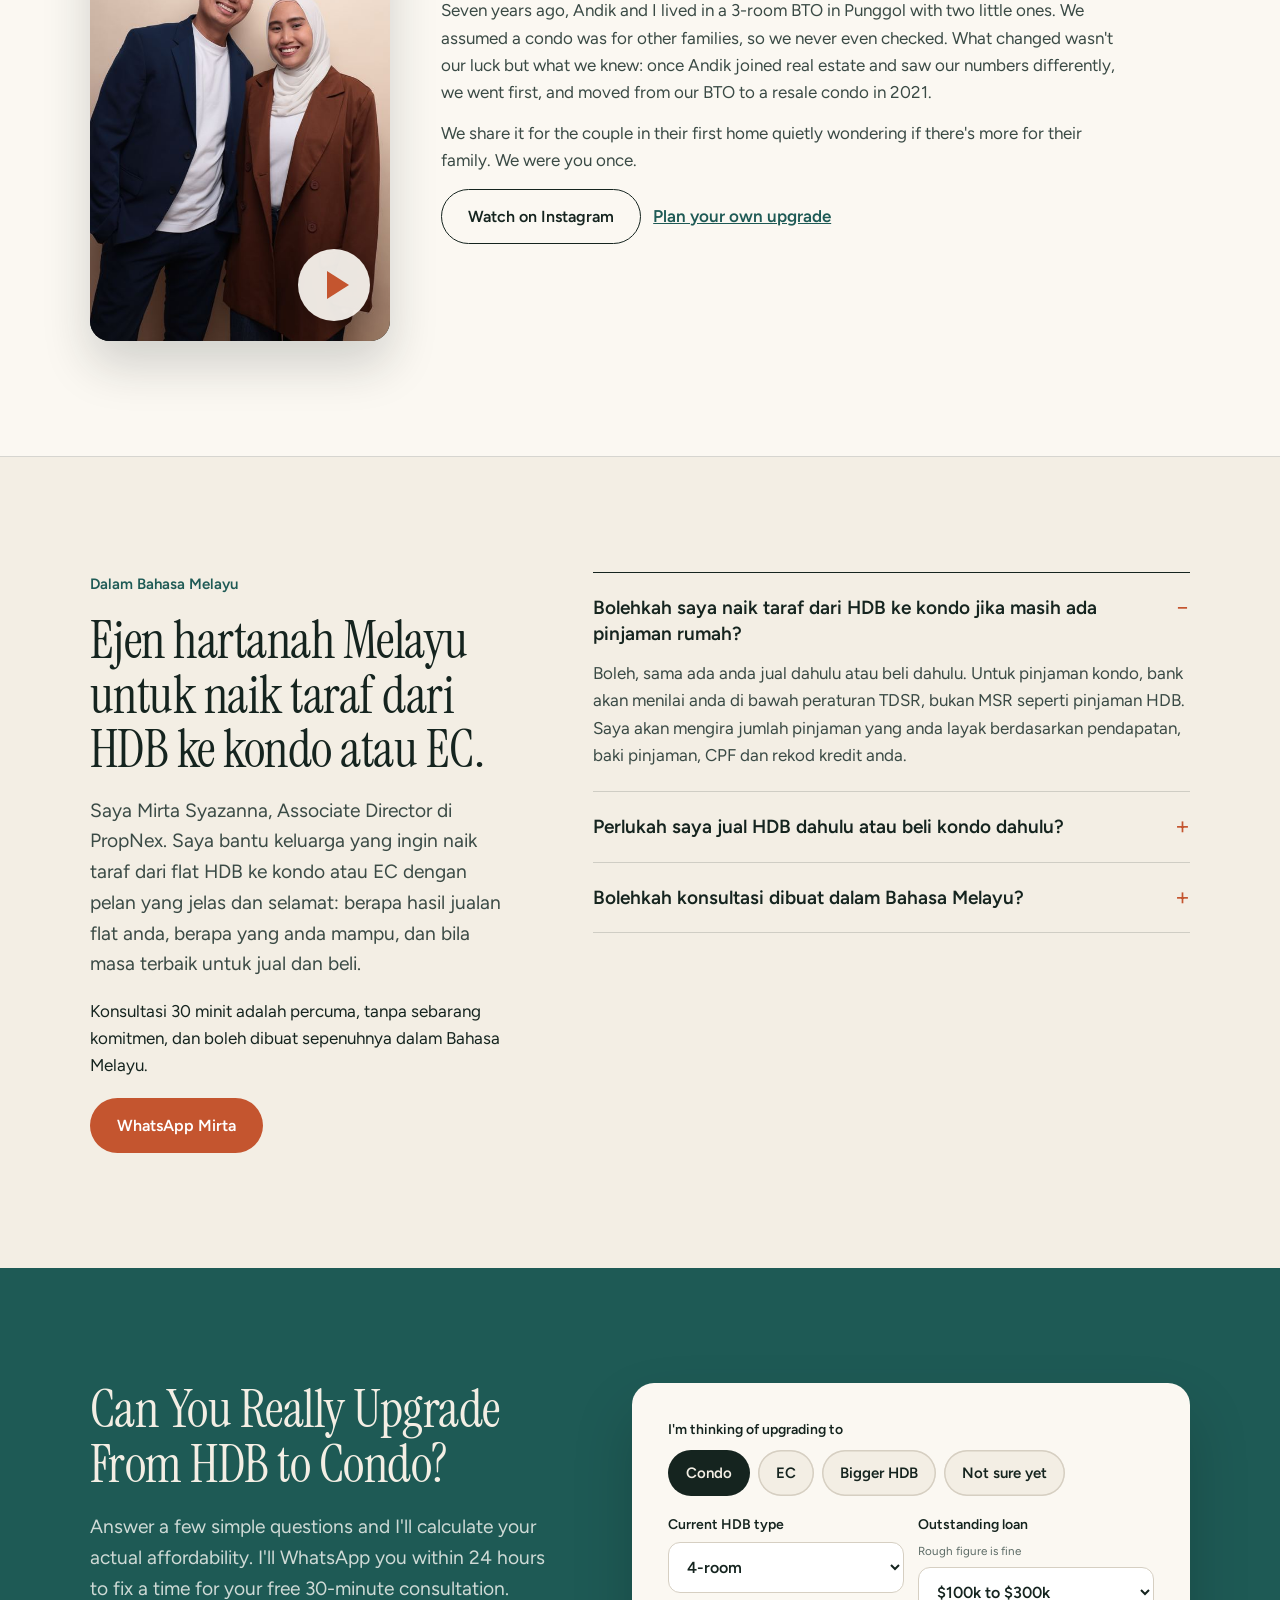
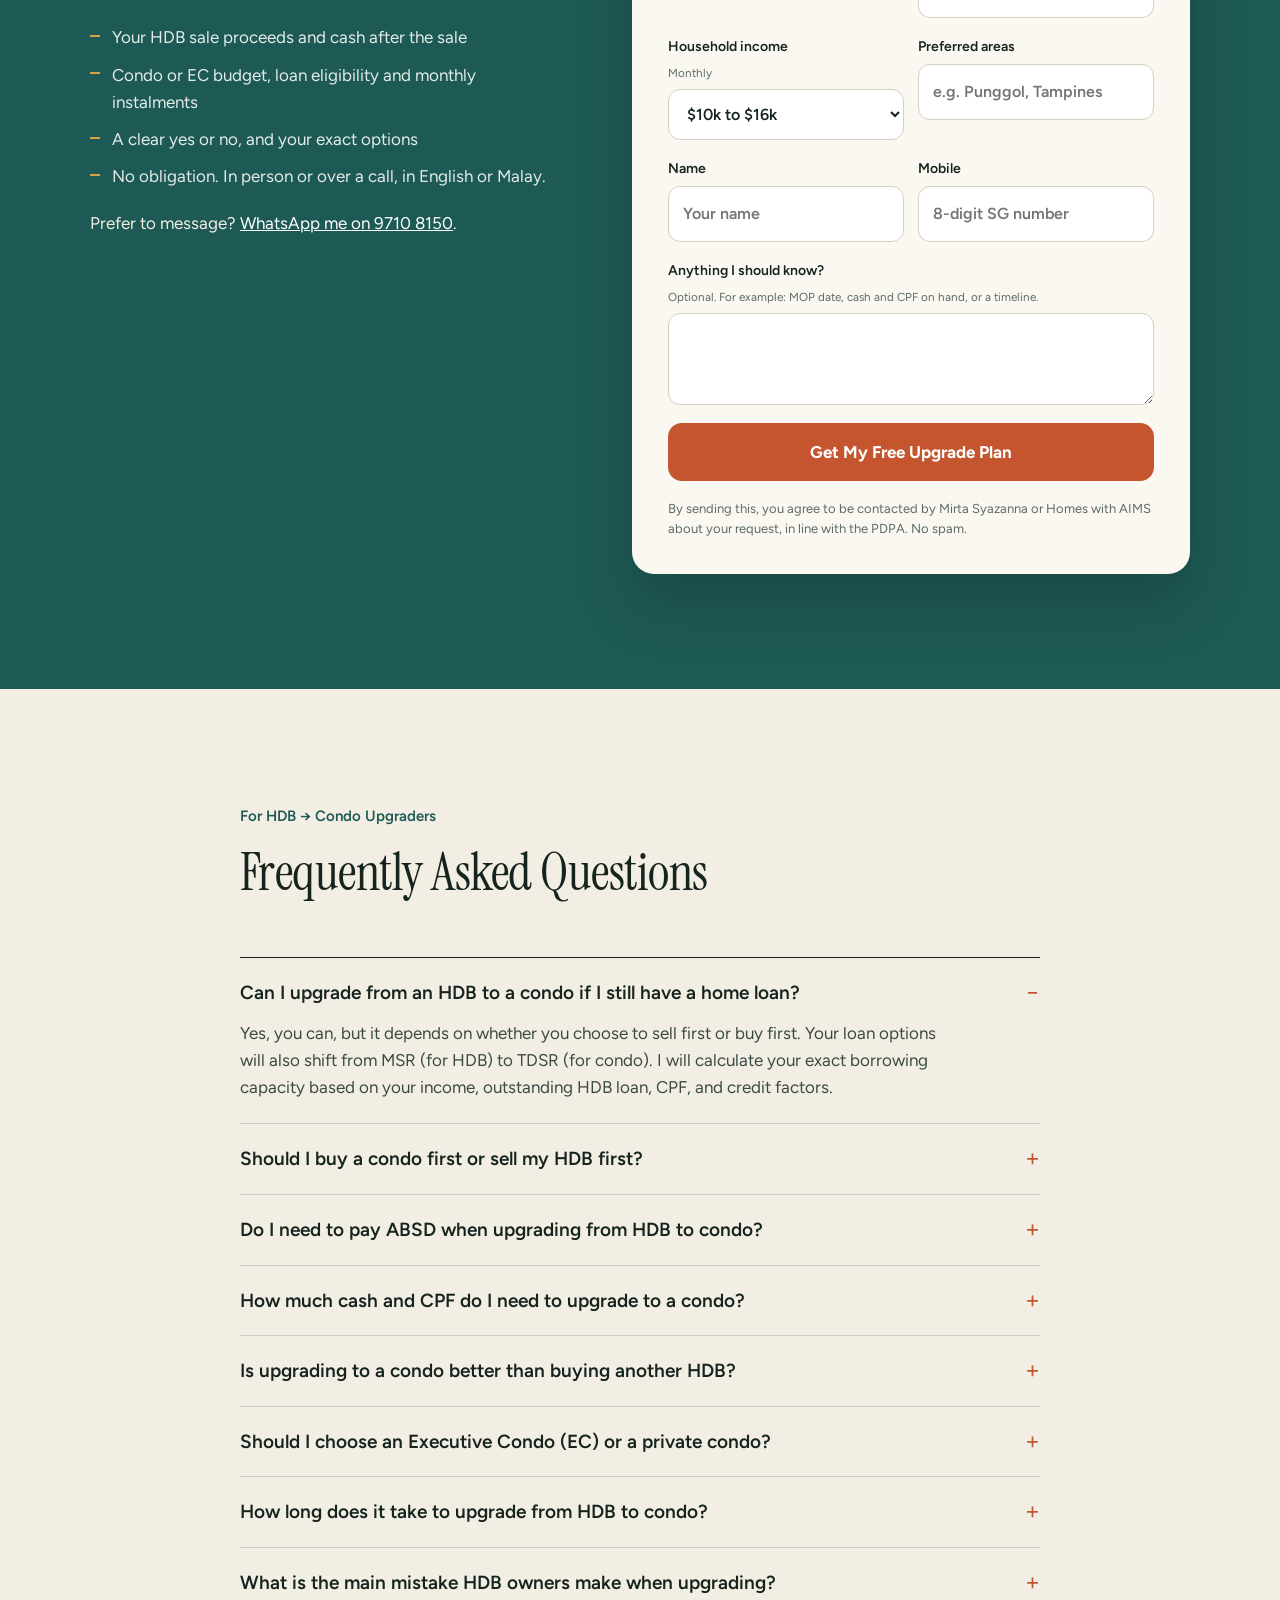
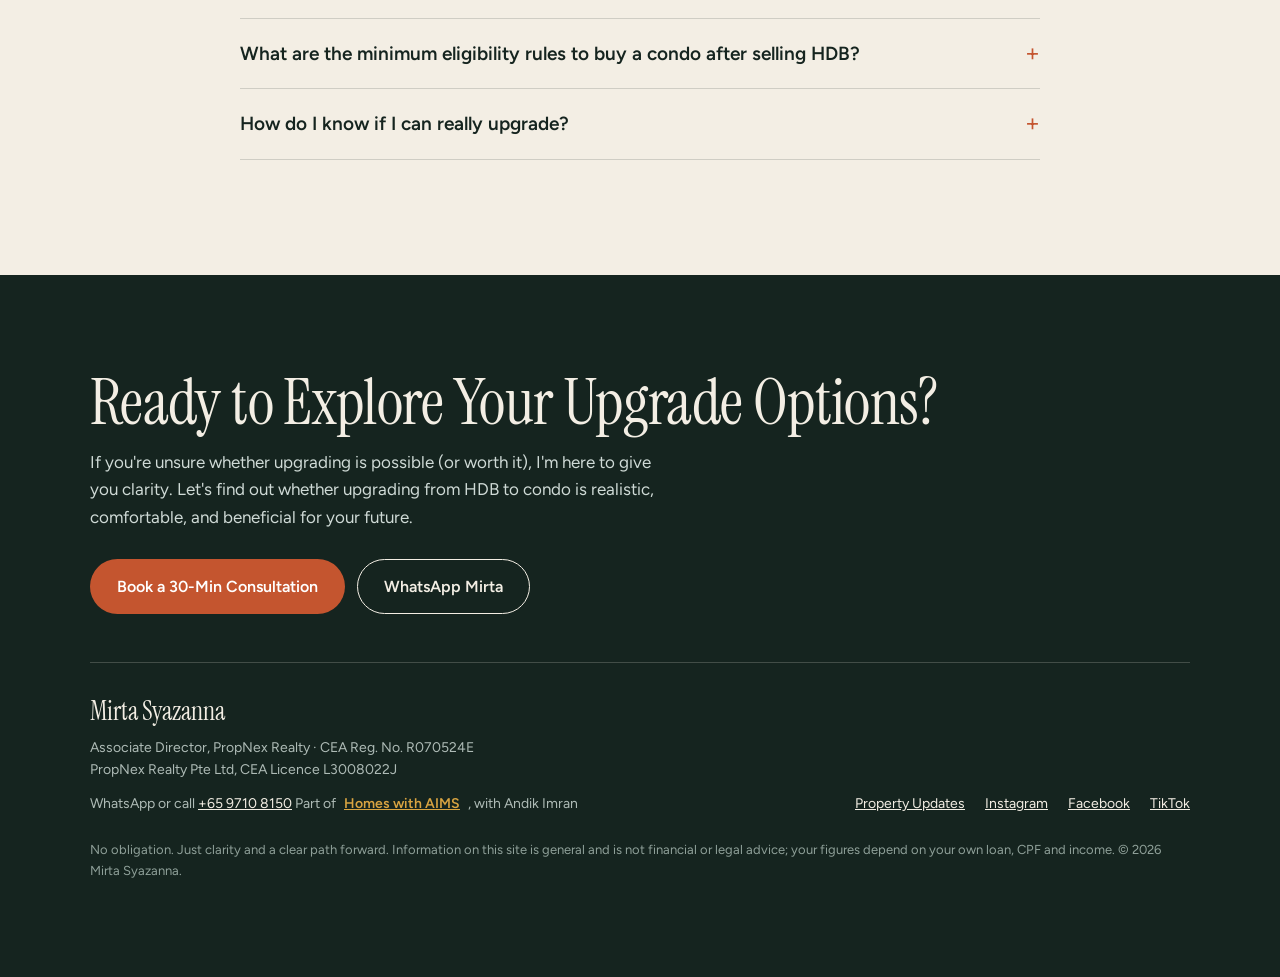
==== commit c8758437: "Add files via upload" ====
--- a/index.html
+++ b/index.html
@@ -366,7 +366,6 @@
           <a class="btn btn-ghost" href="https://www.instagram.com/reel/Dbpds58p7Qh/" target="_blank" rel="noopener">Watch on Instagram</a>
           <a class="textlink" href="/#book">Run my real numbers</a>
         </div>
-        <details class="reel-caption"><summary>Read the full caption</summary><p>From “Can We Afford This?” to Keys at Coastal Cabana.</p><p>The situation: A couple came to me convinced an EC upgrade was out of reach. They’d run their own numbers — loan, downpayment, monthly cashflow — and it just didn’t add up in their heads. EC regulations also made it more confusing. Like a lot of HDB families, they were ready to rule themselves out before even trying.</p><p>What we did: We sat down together and worked through their actual numbers — CPF usage, loan eligibility, and how many years they can utilise their CPF reserves for their monthly mortgage. Not estimates. Not guesses. The real figures, mapped against what Coastal Cabana actually required.</p><p>The result: Turns out they had significantly more room than they thought. Same income, same flat as before — the only thing that changed was clarity. They secured their unit at Coastal Cabana in January, during a launch weekend that saw 67% of units move in the first two days.</p><p>The takeaway: Most HDB families don’t have an affordability problem. They have a clarity problem. If you’re not sure whether you qualify for an EC upgrade, the answer usually isn’t “no” — it’s “you haven’t run the real numbers yet.”</p></details>
       </div>
     </div>
     <div class="reviews-cta">
@@ -419,15 +418,6 @@
           <a class="btn btn-ghost" href="https://www.instagram.com/reel/Dfy4oLapmt3/" target="_blank" rel="noopener">Watch on Instagram</a>
           <a class="textlink" href="/#book">Plan your own upgrade</a>
         </div>
-        <details class="reel-caption">
-          <summary>Read the full caption</summary>
-          <p>Seven years ago, we lived in a 3-room BTO in Punggol with two little ones and very big assumptions.</p>
-          <p>We assumed a condo was for other families. We assumed the answer was no, so we never even checked.</p>
-          <p>What changed wasn't our luck. It was what we knew. Andik joined real estate, sat through talk after talk, and came home seeing our situation differently. He also felt he couldn't tell other families it was possible unless ours went first.</p>
-          <p>So we went first.<br>2021: from our BTO to a resale condo.<br>2026: the keys to a second property.</p>
-          <p>We're sharing this for the couple in their first home quietly wondering if there's more for their family. We were you once.</p>
-          <p>Don't let an assumption decide for you.</p>
-        </details>
       </div>
     </div>
   </div>
--- a/css/site.css
+++ b/css/site.css
@@ -282,3 +282,20 @@
 .recent-sales .table-wrap{margin-top:10px}
 .region-h{font-family:var(--serif);font-weight:400;font-size:clamp(28px,3vw,38px);margin-top:clamp(36px,5vw,56px);padding-bottom:8px;border-bottom:1.5px solid var(--ink)}
 .town-block h4{font-family:var(--serif);font-weight:400;font-size:clamp(24px,2.4vw,30px);line-height:1.15;margin:0}
+
+/* reel */
+.reel{display:grid;grid-template-columns:minmax(0,300px) minmax(0,1fr);gap:clamp(24px,4vw,56px);align-items:center;margin-top:clamp(48px,7vw,88px);padding-top:clamp(36px,5vw,56px);border-top:1px solid var(--line)}
+.reel-frame{position:relative;width:100%;aspect-ratio:9/16;border-radius:20px;overflow:hidden;background:var(--ink);box-shadow:0 24px 48px rgba(21,36,31,.18)}
+.reel-frame.is-playing{aspect-ratio:auto;height:640px;background:#fff}
+.reel-frame iframe{width:100%;height:100%;border:0;display:block}
+.reel-play{display:block;width:100%;height:100%;position:relative}
+.reel-play img{width:100%;height:100%;object-fit:cover}
+.reel-btn{position:absolute;right:20px;bottom:20px;width:72px;height:72px;border-radius:50%;background:rgba(251,248,242,.92);box-shadow:0 10px 30px rgba(0,0,0,.25)}
+.reel-btn::after{content:"";position:absolute;left:29px;top:22px;border-style:solid;border-width:14px 0 14px 22px;border-color:transparent transparent transparent var(--clay)}
+.reel-play:hover .reel-btn{background:#fff}
+.reel-copy{display:flex;flex-direction:column;gap:14px}
+.reel-copy h3{font-family:var(--serif);font-weight:400;font-size:clamp(28px,3vw,40px);line-height:1.08}
+.reel-copy > p{color:var(--body);max-width:40em}
+.reel-caption summary{cursor:pointer;font-weight:600;color:var(--teal)}
+.reel-caption p{margin-top:10px;color:var(--body);font-size:16px;max-width:40em}
+@media (max-width:720px){.reel{grid-template-columns:1fr}.reel-frame{max-width:300px}}
